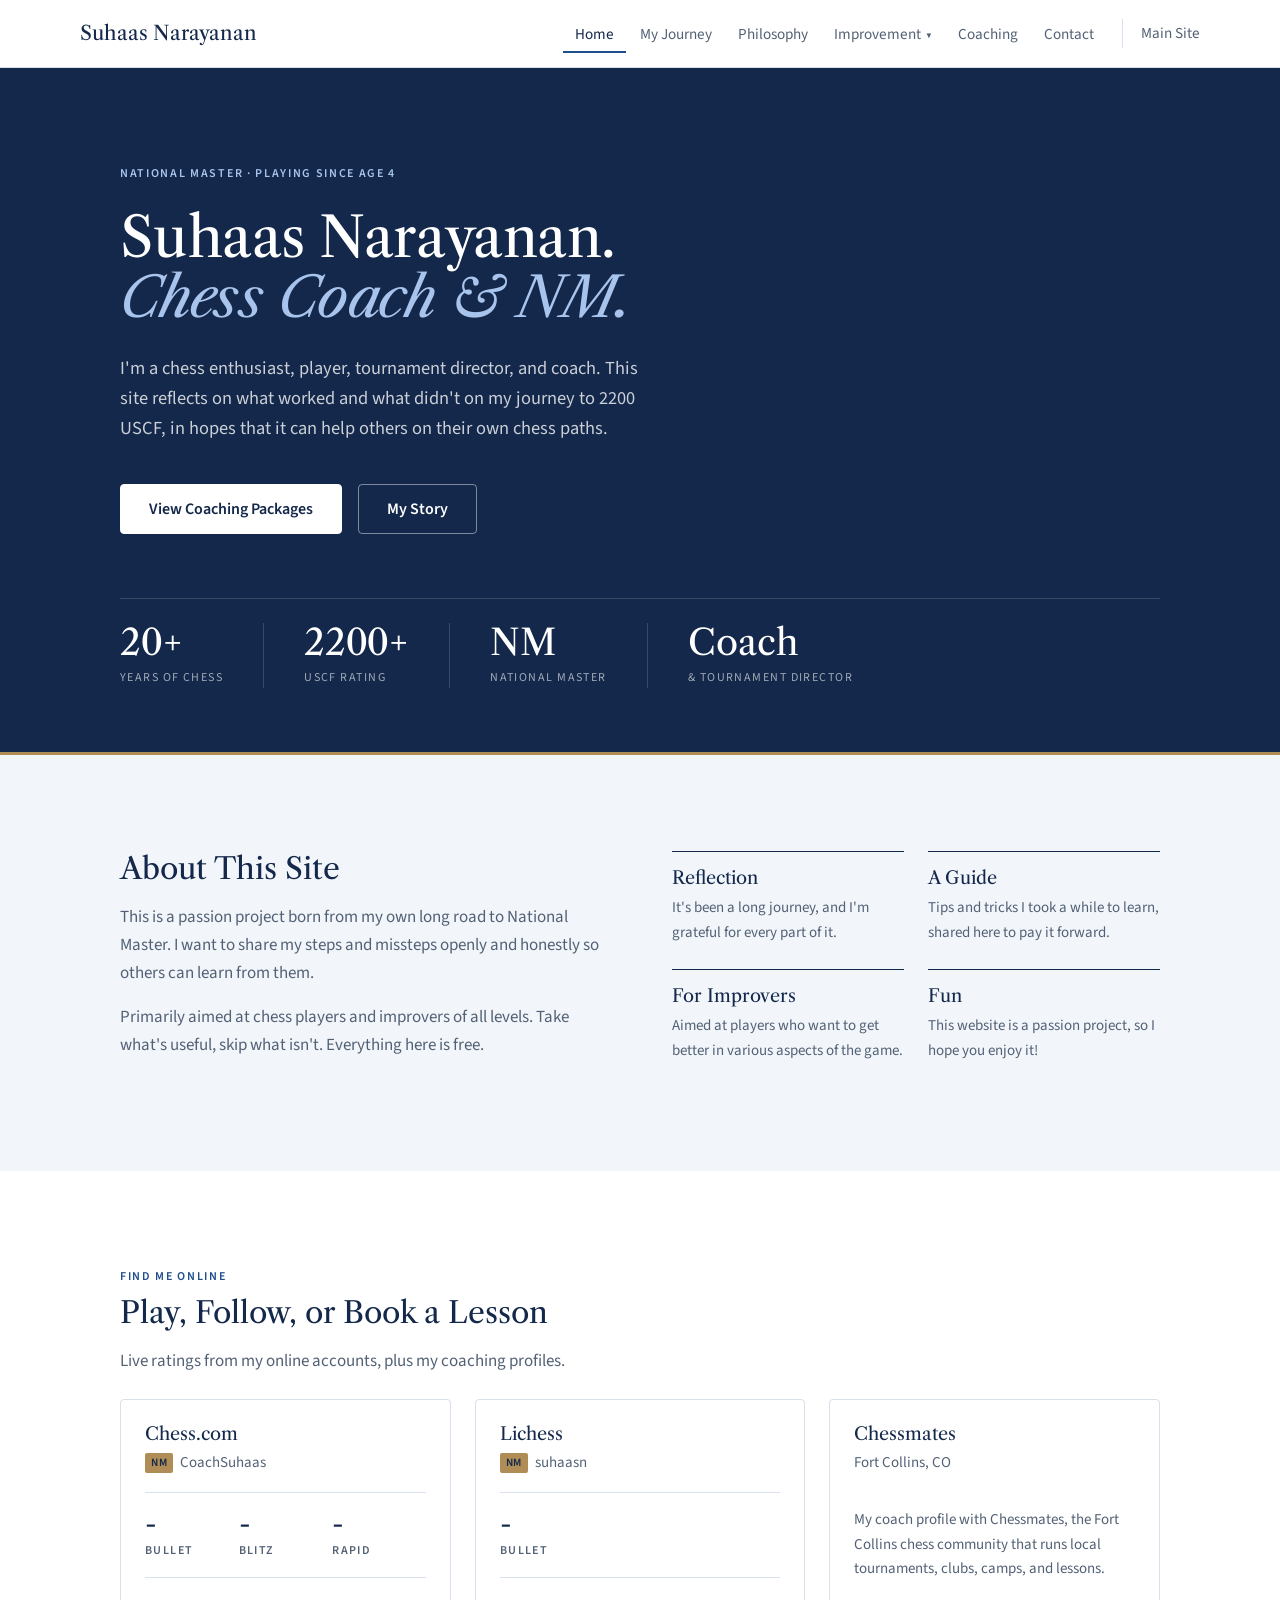
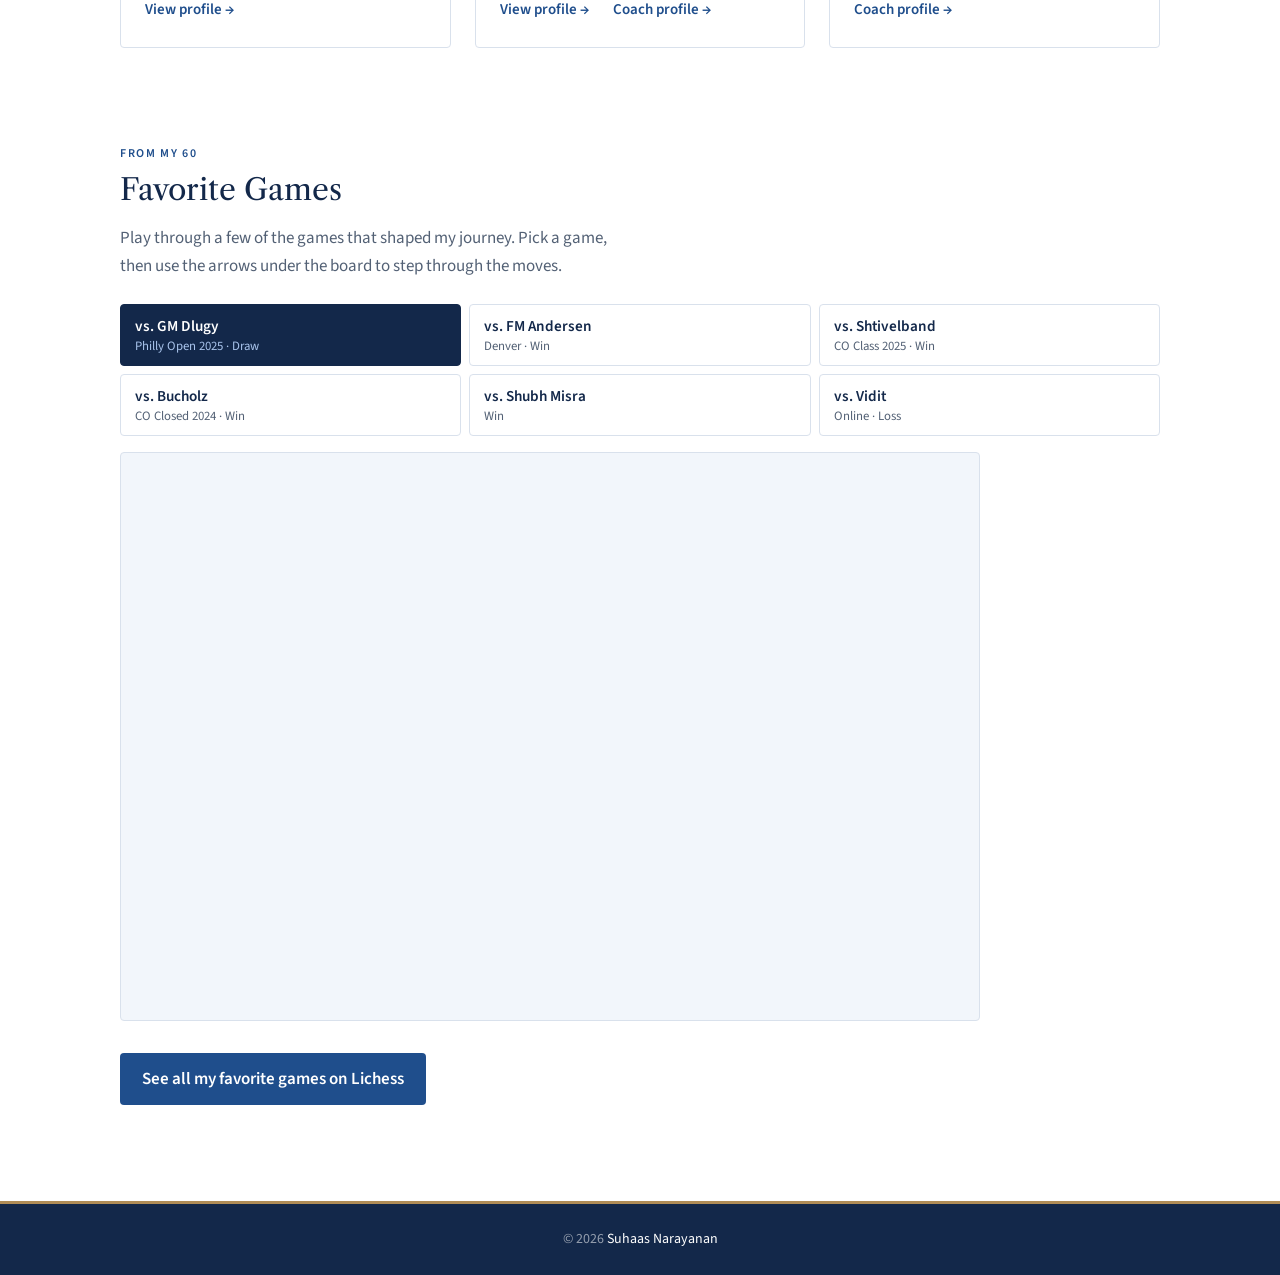
==== index.html @ a27c5f99 "Auto-update US Chess ratings daily via GitHub Actions; rating stats read from the data file Co-Autho" ====
<!DOCTYPE html>
<html lang="en">
<head>
<meta charset="UTF-8">
<meta name="viewport" content="width=device-width, initial-scale=1.0">
<title>Suhaas Narayanan · National Master, Chess Coach</title>
<meta name="description" content="Suhaas Narayanan is a USCF National Master and chess coach. Follow his journey to 2200, explore coaching packages, and read his free chess improvement guide.">
<meta property="og:title" content="Suhaas Narayanan · National Master, Chess Coach">
<meta property="og:description" content="USCF National Master and chess coach sharing his journey to 2200. Free chess improvement guide, coaching packages, and more.">
<meta property="og:type" content="website">
<meta property="og:url" content="https://suhaasnarayanan.com/chess/">
<link rel="canonical" href="https://suhaasnarayanan.com/chess/">
<link rel="icon" href="/favicon.ico" sizes="48x48">
<link rel="icon" href="/favicon-192.png" type="image/png" sizes="192x192">
<link rel="apple-touch-icon" href="/apple-touch-icon.png">
<script type="application/ld+json">
{
  "@context": "https://schema.org",
  "@type": "Person",
  "name": "Suhaas Narayanan",
  "url": "https://suhaasnarayanan.com/",
  "description": "USCF National Master, chess coach and tournament director",
  "sameAs": [
    "https://suhaasnarayanan.com/chess/",
    "https://www.chess.com/member/coachsuhaas",
    "https://lichess.org/@/suhaasn",
    "https://ratings.uschess.org/player/14290675"
  ]
}
</script>
<meta name="twitter:card" content="summary_large_image">
<meta property="og:image" content="https://suhaasnarayanan.com/og-image.png">
<meta property="og:image:width" content="1200">
<meta property="og:image:height" content="630">
<meta property="og:image:alt" content="Suhaas Narayanan, USCF National Master and coach">
<meta name="twitter:image" content="https://suhaasnarayanan.com/og-image.png">
<meta name="twitter:title" content="Suhaas Narayanan · National Master, Chess Coach">
<meta name="twitter:description" content="USCF National Master and chess coach sharing his journey to 2200. Free chess improvement guide, coaching packages, and more.">
<link rel="preconnect" href="https://fonts.googleapis.com">
<link rel="preconnect" href="https://fonts.gstatic.com" crossorigin>
<link rel="stylesheet" href="https://fonts.googleapis.com/css2?family=Libre+Caslon+Text:ital,wght@0,400;0,700;1,400&family=Source+Sans+3:ital,wght@0,400;0,600;1,400&display=swap">
<style>
  /* ═══════════════════════════════════════════════════════════
     DESIGN TOKENS: change colors, fonts and spacing here only.
     Layout: navy page headers, then full-width sections that
     alternate white / pale blue, text held to a ~65-character column.
     ═══════════════════════════════════════════════════════════ */
  :root {
    /* Color */
    --navy: #13284a;        /* page headers, footer, headings */
    --ink: #1b2636;         /* body text */
    --muted: #536175;       /* secondary text */
    --blue: #1f4e8c;        /* the one accent: links, labels, buttons */
    --blue-on-navy: #a9c4ec;/* accent text on navy */
    --band: #f2f6fb;        /* alternating section background */
    --callout: #e2eaf6;     /* callout boxes */
    --line: #d9e1ec;        /* thin dividing lines */
    --white: #ffffff;
    --brass: #b08d57;       /* shared accent with the main site (suhaasnarayanan.com) */
    --brass-light: #cfb27e; /* brass on navy */
    --brass-text: #8a6a35;  /* brass for small text on white */

    /* Type */
    --serif: 'Libre Caslon Text', Georgia, 'Times New Roman', serif;
    --sans: 'Source Sans 3', 'Segoe UI', system-ui, -apple-system, sans-serif;
    --fs-hero: 3.5rem;      /* home page name */
    --fs-page: 2.75rem;     /* page title in navy header */
    --fs-section: 1.875rem; /* section title (h3) */
    --fs-sub: 1.3rem;       /* subheading inside a section */
    --fs-card: 1.125rem;    /* card titles */
    --fs-body: 1.0625rem;   /* running text (17px) */
    --fs-small: 0.9375rem;  /* lists in cards, captions */
    --fs-label: 0.75rem;    /* small uppercase labels */

    /* Spacing */
    --s1: 8px; --s2: 16px; --s3: 24px; --s4: 40px; --s5: 64px; --s6: 96px;
    --content: 760px;       /* width of the reading column */
    --gutter: max(24px, calc((100% - var(--content)) / 2));
    --nav-h: 68px;
    --radius: 4px;
  }

  * { margin: 0; padding: 0; box-sizing: border-box; }
  body { font-family: var(--sans); font-size: var(--fs-body); background: var(--white); color: var(--ink); line-height: 1.65; -webkit-font-smoothing: antialiased; }
  h1, h2, h3, h4 { font-family: var(--serif); font-weight: 400; color: var(--navy); line-height: 1.2; text-wrap: balance; }
  a { color: var(--blue); text-underline-offset: 3px; text-decoration-thickness: 1px; }
  a:hover { color: var(--navy); }
  button { font-family: var(--sans); }
  :focus-visible { outline: 2px solid var(--blue); outline-offset: 2px; }

  /* ── NAV ── */
  nav {
    background: var(--white); height: var(--nav-h);
    padding: 0 max(24px, calc((100% - 1120px) / 2));
    display: flex; align-items: center; justify-content: space-between;
    position: sticky; top: 0; z-index: 100;
    border-bottom: 1px solid var(--line);
  }
  .nav-logo { font-family: var(--serif); color: var(--navy); font-size: 1.25rem; cursor: pointer; text-decoration: none; }
  .nav-links { display: flex; gap: 2px; align-items: center; }
  .nav-links button {
    background: none; border: none; color: var(--muted);
    font-size: 0.95rem; cursor: pointer; padding: 8px 12px; transition: color 0.2s, box-shadow 0.2s;
  }
  .nav-links button:hover { color: var(--navy); }
  .nav-links button.active { color: var(--navy); box-shadow: inset 0 -2px 0 var(--blue); }

  /* Nav dropdown */
  .nav-dropdown { position: relative; }
  .nav-dropdown-toggle .caret { font-size: 0.6rem; margin-left: 5px; display: inline-block; transition: transform 0.2s; }
  .nav-dropdown.open .caret { transform: rotate(180deg); }
  .nav-dropdown-menu {
    display: none; position: absolute; top: calc(100% + 8px); left: 0; min-width: 240px;
    background: var(--white); border: 1px solid var(--line); border-radius: var(--radius);
    box-shadow: 0 12px 32px rgba(19, 40, 74, 0.12); padding: 6px; z-index: 200;
  }
  .nav-dropdown-menu::before { content: ''; position: absolute; top: -10px; left: 0; right: 0; height: 10px; }
  .nav-dropdown.open .nav-dropdown-menu { display: block; }
  @media (hover: hover) {
    .nav-dropdown:hover .nav-dropdown-menu { display: block; }
    .nav-dropdown:hover .caret { transform: rotate(180deg); }
  }
  .nav-links .nav-dropdown-menu button { display: block; width: 100%; text-align: left; padding: 9px 12px; color: var(--ink); box-shadow: none; }
  .nav-links .nav-dropdown-menu button:hover { background: var(--band); color: var(--blue); }
  .nav-dropdown-menu .menu-divider { border: none; border-top: 1px solid var(--line); margin: 4px 0; }

  /* ── PAGES ── */
  .page { display: none; animation: fadeIn 0.15s ease-out; }
  .page.active { display: block; }
  @keyframes fadeIn { from { opacity: 0; } to { opacity: 1; } }

  /* ── HOME HERO (navy) ── */
  .hero { background: var(--navy); color: var(--white); padding: var(--s6) max(24px, calc((100% - 1040px) / 2)) var(--s5); }
  .hero-content { max-width: 1040px; }
  .hero-badge { font-size: var(--fs-label); font-weight: 600; letter-spacing: 0.14em; text-transform: uppercase; color: var(--blue-on-navy); margin-bottom: var(--s3); }
  .hero h1 { font-size: var(--fs-hero); line-height: 1.08; color: var(--white); margin-bottom: var(--s3); letter-spacing: -0.01em; }
  .hero h1 em { color: var(--blue-on-navy); }
  .hero p { font-size: 1.15rem; color: rgba(255, 255, 255, 0.78); max-width: 60ch; margin-bottom: var(--s4); }
  .hero-btns { display: flex; gap: var(--s2); flex-wrap: wrap; }
  .btn-primary, .btn-secondary { font-size: 1rem; font-weight: 600; padding: 13px 28px; border-radius: var(--radius); cursor: pointer; transition: background 0.2s, color 0.2s; }
  .btn-primary { background: var(--white); color: var(--navy); border: 1px solid var(--white); }
  .btn-primary:hover { background: var(--callout); }
  .btn-secondary { background: transparent; color: var(--white); border: 1px solid rgba(255, 255, 255, 0.45); }
  .btn-secondary:hover { border-color: var(--white); background: rgba(255, 255, 255, 0.08); }
  .hero-stats { display: grid; grid-template-columns: repeat(4, auto); justify-content: start; margin-top: var(--s5); padding-top: var(--s3); border-top: 1px solid rgba(255, 255, 255, 0.16); }
  .stat { padding-right: var(--s4); margin-right: var(--s4); border-right: 1px solid rgba(255, 255, 255, 0.16); }
  .stat:last-child { border-right: none; margin-right: 0; padding-right: 0; }
  .stat-num { font-family: var(--serif); font-size: 2.25rem; color: var(--white); line-height: 1.1; font-variant-numeric: tabular-nums; }
  .stat-label { font-size: var(--fs-label); letter-spacing: 0.12em; text-transform: uppercase; color: rgba(255, 255, 255, 0.6); margin-top: 6px; }

  /* Home "About" band */
  .home-about { background: var(--band); padding: var(--s6) max(24px, calc((100% - 1040px) / 2)); }
  .home-about-inner { display: grid; grid-template-columns: 1fr 1fr; gap: var(--s5); align-items: start; }
  .home-about h2 { font-size: var(--fs-section); margin-bottom: var(--s2); }
  .home-about p { color: var(--muted); margin-bottom: var(--s2); }
  .home-cards { display: grid; grid-template-columns: 1fr 1fr; gap: var(--s3); }
  .home-card { border-top: 1px solid var(--navy); padding-top: var(--s2); }
  .home-card h4 { font-size: var(--fs-card); margin-bottom: 6px; }
  .home-card p { font-size: var(--fs-small); margin: 0; }



  /* Home: online profiles */
  .home-profiles { padding: var(--s6) max(24px, calc((100% - 1040px) / 2)) 0; background: var(--white); }
  .home-profiles h2 { font-size: var(--fs-section); margin-bottom: var(--s2); }
  .home-profiles > p { color: var(--muted); max-width: 65ch; margin-bottom: var(--s3); }
  .profile-grid { display: grid; grid-template-columns: repeat(3, 1fr); gap: var(--s3); }
  .profile-card { border: 1px solid var(--line); border-radius: var(--radius); padding: var(--s3); display: flex; flex-direction: column; gap: var(--s2); min-width: 0; background: var(--white); }
  .profile-head h3 { font-size: var(--fs-card); margin-bottom: 2px; }
  .profile-handle { font-size: var(--fs-small); color: var(--muted); }
  .title-badge { display: inline-block; background: var(--navy); color: var(--white); font-size: 0.7rem; font-weight: 600; letter-spacing: 0.06em; padding: 1px 6px; border-radius: 2px; margin-right: 4px; vertical-align: 1px; }
  .profile-stats { display: grid; grid-template-columns: repeat(3, 1fr); border-top: 1px solid var(--line); border-bottom: 1px solid var(--line); padding: var(--s2) 0; }
  .profile-stats > div { display: flex; flex-direction: column; }
  .ps-num { font-family: var(--serif); font-size: 1.6rem; color: var(--navy); line-height: 1.1; font-variant-numeric: tabular-nums; }
  .ps-label { font-size: var(--fs-label); font-weight: 600; letter-spacing: 0.12em; text-transform: uppercase; color: var(--muted); margin-top: 4px; }
  .profile-blurb { color: var(--muted); font-size: var(--fs-small); flex: 1; }
  .profile-links { display: flex; flex-wrap: wrap; gap: var(--s1) var(--s3); margin-top: auto; }
  .profile-links a { font-weight: 600; font-size: var(--fs-small); text-decoration: none; }
  .profile-links a:hover { text-decoration: underline; }

  /* Home: favorite games (Lichess embed) */
  .home-games { padding: var(--s6) max(24px, calc((100% - 1040px) / 2)); background: var(--white); }
  .home-games h2 { font-size: var(--fs-section); margin-bottom: var(--s2); }
  .home-games > p { color: var(--muted); max-width: 65ch; margin-bottom: var(--s3); }
  .game-tabs { display: grid; grid-template-columns: repeat(3, 1fr); gap: var(--s1); margin-bottom: var(--s2); }
  .game-tab { text-align: left; background: var(--white); border: 1px solid var(--line); border-radius: var(--radius); padding: 10px 14px; cursor: pointer; color: var(--navy); transition: border-color 0.2s, background 0.2s; min-width: 0; }
  .game-tab strong { display: block; font-weight: 600; font-size: 0.95rem; }
  .game-tab span { display: block; font-size: 0.8rem; color: var(--muted); }
  .game-tab:hover { border-color: var(--blue); }
  .game-tab.active { background: var(--navy); border-color: var(--navy); color: var(--white); }
  .game-tab.active span { color: var(--blue-on-navy); }
  .game-frame { width: 100%; max-width: 860px; aspect-ratio: 600 / 397; border: 1px solid var(--line); border-radius: var(--radius); overflow: hidden; background: var(--band); margin-bottom: var(--s3); }
  .game-frame iframe { width: 100%; height: 100%; border: 0; display: block; }

  /* ── PAGE HEADER (navy) ── */
  .section-hero { background: var(--navy); color: var(--white); padding: var(--s5) var(--gutter) var(--s4); }
  .section-hero h2 { font-size: var(--fs-page); color: var(--white); letter-spacing: -0.01em; }
  .section-hero h2 span { color: var(--blue-on-navy); font-style: italic; }
  .section-hero p { color: rgba(255, 255, 255, 0.75); margin-top: var(--s1); font-size: 1.1rem; max-width: 60ch; }

  /* Section menu (sticks under the nav) */
  .sub-nav {
    background: var(--white); border-bottom: 1px solid var(--line);
    padding: 0 calc(var(--gutter) - 12px); display: flex; gap: 2px; overflow-x: auto;
    position: sticky; top: var(--nav-h); z-index: 50; scrollbar-width: none;
  }
  .sub-nav::-webkit-scrollbar { display: none; }
  .sub-nav button {
    background: none; border: none; color: var(--muted); font-size: 0.9rem; cursor: pointer;
    padding: 14px 12px; border-bottom: 2px solid transparent; white-space: nowrap; transition: color 0.2s, border-color 0.2s;
  }
  .sub-nav button:hover { color: var(--navy); }
  .sub-nav button.active { color: var(--navy); border-bottom-color: var(--blue); }

  /* ── SECTIONS: full-width bands, alternating white / pale blue ── */
  .section-content > .subsection, .section-content > .contact-grid { padding: var(--s5) var(--gutter); }
  .subsection { scroll-margin-top: calc(var(--nav-h) + 50px); }
  .section-content > .subsection:nth-of-type(even) { background: var(--band); }
  .subsection-divider { display: none; }

  .subsection-label { font-size: var(--fs-label); font-weight: 600; color: var(--blue); letter-spacing: 0.14em; text-transform: uppercase; margin-bottom: var(--s1); }
  .subsection h3 { font-size: var(--fs-section); margin-bottom: var(--s3); }
  .subsection p { color: var(--muted); margin-bottom: var(--s2); max-width: 65ch; }
  .subsection p strong, .subsection li strong { color: var(--navy); font-weight: 600; }
  .sub-h { font-size: var(--fs-sub); margin: var(--s4) 0 var(--s2); }
  .minor-h { font-family: var(--sans); font-size: var(--fs-body); font-weight: 600; color: var(--navy); margin: var(--s3) 0 var(--s1); }
  .subsection h3 + .sub-h, .subsection h3 + .minor-h { margin-top: 0; }

  /* Lists */
  .check-list { list-style: none; margin: 0 0 var(--s3); max-width: 65ch; }
  .check-list li { position: relative; padding: 10px 0 10px 22px; color: var(--muted); border-bottom: 1px solid var(--line); }
  .check-list li:last-child { border-bottom: none; }
  .check-list li::before { content: ''; position: absolute; left: 2px; top: 21px; width: 6px; height: 6px; background: var(--blue); }

  /* Tables */
  .table-wrap { overflow-x: auto; margin: 0 0 var(--s3); }
  .week-table { width: 100%; border-collapse: collapse; font-size: var(--fs-small); background: var(--white); }
  .week-table th { text-align: left; background: var(--navy); color: var(--white); padding: 10px 16px; font-weight: 600; }
  .week-table td { padding: 10px 16px; border-bottom: 1px solid var(--line); color: var(--muted); vertical-align: top; }
  .week-table td:first-child { color: var(--navy); font-weight: 600; white-space: nowrap; }
  .coming-soon { display: inline-block; border: 1px solid var(--line); color: var(--muted); background: var(--white); font-size: 0.68rem; font-weight: 600; letter-spacing: 0.1em; padding: 1px 8px; border-radius: 2px; margin-left: 8px; vertical-align: middle; }

  /* Timeline */
  .timeline { position: relative; padding-left: 28px; margin: var(--s3) 0; }
  .timeline::before { content: ''; position: absolute; left: 4px; top: 6px; bottom: 6px; width: 1px; background: var(--line); }
  .timeline-item { position: relative; margin-bottom: var(--s4); }
  .timeline-item:last-child { margin-bottom: 0; }
  .timeline-dot { position: absolute; left: -28px; top: 5px; width: 9px; height: 9px; background: var(--blue); }
  .timeline-year { font-size: var(--fs-label); font-weight: 600; color: var(--blue); letter-spacing: 0.14em; text-transform: uppercase; margin-bottom: 2px; }
  .timeline-item h4 { font-size: var(--fs-sub); margin-bottom: 6px; }
  .timeline-item p { margin-bottom: 0; }

  /* Cards: two columns by default, three with .grid-3. An odd card out spans the row. */
  .principles-grid { display: grid; grid-template-columns: repeat(2, 1fr); gap: var(--s3); margin: var(--s3) 0; }
  .principles-grid.grid-3 { grid-template-columns: repeat(3, 1fr); }
  .principles-grid:not(.grid-3) > .principle-card:last-child:nth-child(odd) { grid-column: 1 / -1; }
  .principle-card { background: var(--white); border: 1px solid var(--line); border-radius: var(--radius); padding: var(--s3); min-width: 0; }
  .principle-card h4 { font-size: var(--fs-card); margin-bottom: var(--s1); }
  .principle-card p { font-size: var(--fs-small); margin: 0; }
  .principle-card p + p { margin-top: var(--s1); }
  .principle-icon { display: none; }
  .attribution { color: var(--blue) !important; font-weight: 600; }
  .rating-note { font-size: var(--fs-small); }

  /* Callouts and quotes (solid fill) */
  .info-box { background: var(--callout); padding: var(--s3); border-radius: var(--radius); color: var(--ink); margin: var(--s3) 0; max-width: 65ch; }
  .info-box strong { color: var(--navy); }
  .info-box .check-list { margin: var(--s1) 0 0; }
  .info-box .check-list li { border-bottom-color: rgba(19, 40, 74, 0.1); color: var(--ink); }
  .quote-block { background: var(--navy); color: var(--white); padding: var(--s4); border-radius: var(--radius); font-family: var(--serif); font-size: 1.4rem; line-height: 1.5; font-style: italic; margin: var(--s3) 0; }
  .quote-block cite { display: block; color: var(--blue-on-navy); font-family: var(--sans); font-style: normal; font-size: var(--fs-label); font-weight: 600; letter-spacing: 0.14em; text-transform: uppercase; margin-top: var(--s2); }

  /* FAQ */
  .faq-item { border: 1px solid var(--line); border-radius: var(--radius); margin-bottom: 10px; overflow: hidden; background: var(--white); max-width: 65ch; }
  .faq-q { width: 100%; background: var(--white); border: none; text-align: left; padding: 16px 20px; font-size: var(--fs-body); font-weight: 600; color: var(--navy); cursor: pointer; display: flex; justify-content: space-between; align-items: center; gap: var(--s2); }
  .faq-q:hover { background: var(--band); }
  .faq-a { padding: 0 20px; max-height: 0; overflow: hidden; transition: max-height 0.3s ease, padding 0.3s; color: var(--muted); }
  .faq-a.open { max-height: 400px; padding: 0 20px 18px; }
  .faq-arrow { font-size: 0.7rem; color: var(--blue); transition: transform 0.3s; }
  .faq-arrow.open { transform: rotate(180deg); }

  /* Blog cards */
  .blog-grid { display: grid; grid-template-columns: repeat(2, 1fr); gap: var(--s3); }
  .blog-grid > :only-child { grid-column: 1 / -1; max-width: 65ch; }
  a.blog-card { display: block; text-decoration: none; color: inherit; border: 1px solid var(--line); border-radius: var(--radius); background: var(--white); transition: border-color 0.2s; }
  a.blog-card:hover { border-color: var(--blue); }
  .blog-card-header { padding: var(--s3) var(--s3) 0; }
  .blog-card-icon { display: none; }
  .blog-card-header h4 { font-size: var(--fs-card); }
  .blog-card-body { padding: var(--s1) var(--s3) var(--s3); }
  .blog-card-body p { font-size: var(--fs-small); margin-bottom: var(--s2); }
  .blog-tag { font-size: var(--fs-label); font-weight: 600; letter-spacing: 0.12em; text-transform: uppercase; color: var(--blue); }

  /* Pricing */
  .pricing-grid { display: grid; grid-template-columns: repeat(3, 1fr); gap: var(--s3); margin-bottom: var(--s3); }
  .pricing-card { border: 1px solid var(--line); border-radius: var(--radius); overflow: hidden; background: var(--white); display: flex; flex-direction: column; min-width: 0; }
  .pricing-card.featured { border-color: var(--blue); box-shadow: 0 0 0 1px var(--blue); }
  .pricing-header { background: var(--navy); color: var(--white); padding: var(--s3); }
  .pricing-card.featured .pricing-header { background: var(--blue); }
  .subsection .pricing-header h3 { font-family: var(--sans); font-size: var(--fs-label); font-weight: 600; letter-spacing: 0.14em; text-transform: uppercase; color: var(--blue-on-navy); margin: 0; }
  .pricing-card.featured .pricing-header h3 { color: var(--white); }
  .pricing-price { font-family: var(--serif); font-size: 2.4rem; margin: var(--s1) 0 0; line-height: 1.1; }
  .pricing-per { font-size: var(--fs-small); opacity: 0.75; }
  .pricing-features { padding: var(--s2) var(--s3); list-style: none; flex: 1; }
  .pricing-features li { padding: 8px 0 8px 18px; position: relative; border-bottom: 1px solid var(--line); font-size: var(--fs-small); color: var(--muted); }
  .pricing-features li:last-child { border-bottom: none; }
  .pricing-features li::before { content: ''; position: absolute; left: 0; top: 17px; width: 6px; height: 6px; background: var(--blue); }
  .pricing-cta { padding: 0 var(--s3) var(--s3); }
  .pricing-cta button { width: 100%; padding: 12px; background: var(--navy); color: var(--white); border: none; font-size: 1rem; font-weight: 600; cursor: pointer; border-radius: var(--radius); transition: background 0.2s; }
  .pricing-card.featured .pricing-cta button { background: var(--blue); }
  .pricing-cta button:hover { background: var(--ink); }

  /* Contact */
  .contact-grid { display: grid; grid-template-columns: 1fr 1.5fr; gap: var(--s5); align-items: start; }
  .contact-info h3 { font-size: var(--fs-section); margin-bottom: var(--s3); }
  .contact-detail { position: relative; padding: 0 0 var(--s2) 22px; color: var(--muted); }
  .contact-detail::before { content: ''; position: absolute; left: 2px; top: 11px; width: 6px; height: 6px; background: var(--blue); }
  .contact-detail > span:first-child { display: none; }
  .form-group { margin-bottom: 18px; }
  .form-group label { display: block; font-size: 0.875rem; font-weight: 600; margin-bottom: 6px; color: var(--navy); }
  .form-group input, .form-group select, .form-group textarea { width: 100%; padding: 11px 13px; border: 1px solid var(--line); border-radius: var(--radius); font-family: var(--sans); font-size: 1rem; color: var(--ink); background: var(--white); transition: border-color 0.2s, box-shadow 0.2s; outline: none; }
  .form-group input:focus, .form-group select:focus, .form-group textarea:focus { border-color: var(--blue); box-shadow: 0 0 0 3px rgba(31, 78, 140, 0.12); }
  .form-group textarea { height: 120px; resize: vertical; }
  .form-row { display: grid; grid-template-columns: 1fr 1fr; gap: var(--s2); }
  .submit-btn { background: var(--navy); color: var(--white); border: none; padding: 14px 36px; font-size: 1rem; font-weight: 600; cursor: pointer; border-radius: var(--radius); transition: background 0.2s; width: 100%; }
  .submit-btn:hover { background: var(--blue); }
  .success-msg, .error-msg { display: none; padding: 14px; border-radius: var(--radius); margin-top: 14px; text-align: center; font-size: var(--fs-small); }
  .success-msg { background: #e7f4ea; border: 1px solid #9ccfa8; color: #24603a; }
  .error-msg { background: #fbe9e9; border: 1px solid #eba9a9; color: #9b2c2c; }

  /* Lichess link button */
  .game-link { display: inline-block; background: var(--blue); color: var(--white); padding: 12px 22px; border-radius: var(--radius); text-decoration: none; font-weight: 600; transition: background 0.2s; margin-top: var(--s1); }
  .game-link:hover { background: var(--navy); color: var(--white); }

  /* Footer */
  footer { background: var(--navy); color: rgba(255, 255, 255, 0.55); text-align: center; padding: var(--s3); font-size: 0.875rem; }
  footer span, footer a { color: var(--white); }
  footer a { text-decoration: none; }
  footer a:hover { color: var(--white); text-decoration: underline; }
  .nav-main { margin-left: 14px; padding: 2px 0 2px 18px; border-left: 1px solid var(--line); color: var(--muted); font-size: 0.95rem; text-decoration: none; transition: color 0.2s; white-space: nowrap; }
  .nav-main:hover { color: var(--navy); }

  /* Skip link */
  .skip-link { position: absolute; top: -48px; left: 16px; background: var(--blue); color: var(--white); padding: 8px 16px; border-radius: 0 0 var(--radius) var(--radius); font-size: 0.9rem; z-index: 999; transition: top 0.2s; text-decoration: none; }
  .skip-link:focus { top: 0; }

  /* ── TABLET ── */
  @media (max-width: 900px) {
    .principles-grid.grid-3, .pricing-grid { grid-template-columns: repeat(2, 1fr); }
    .profile-grid { grid-template-columns: repeat(2, 1fr); }
    .profile-grid > .profile-card:last-child:nth-child(odd) { grid-column: 1 / -1; }
    .principles-grid.grid-3 > .principle-card:last-child:nth-child(odd) { grid-column: 1 / -1; }
    .pricing-grid > .pricing-card:last-child:nth-child(odd) { grid-column: 1 / -1; }
  }

  /* ── PHONE ── */
  @media (max-width: 640px) {
    :root { --fs-hero: 2.4rem; --fs-page: 2rem; --fs-section: 1.6rem; --fs-sub: 1.2rem; --s5: 48px; --s6: 64px; --gutter: 20px; }
    nav { position: static; height: auto; padding: 12px 16px; flex-direction: column; gap: 6px; }
    .nav-links { flex-wrap: wrap; justify-content: center; }
    .nav-links button { font-size: 0.85rem; padding: 6px 8px; }
    .nav-main { margin-left: 0; padding: 6px 8px; border-left: none; font-size: 0.85rem; }
    .nav-dropdown-menu { left: 50%; transform: translateX(-50%); }
    .sub-nav { top: 0; padding: 0 8px; }
    .subsection { scroll-margin-top: 56px; }
    .hero, .home-about { padding-left: 20px; padding-right: 20px; }
    .hero-stats { grid-template-columns: repeat(2, auto); row-gap: var(--s3); }
    .stat:nth-child(2) { border-right: none; margin-right: 0; }
    .home-about-inner, .home-cards, .contact-grid, .form-row,
    .principles-grid, .principles-grid.grid-3, .pricing-grid, .blog-grid { grid-template-columns: 1fr; }
    .quote-block { padding: var(--s3); font-size: 1.2rem; }
    .home-games { padding-left: 20px; padding-right: 20px; }
    .home-profiles { padding-left: 20px; padding-right: 20px; }
    .profile-grid { grid-template-columns: 1fr; }
    .game-tabs { grid-template-columns: repeat(2, 1fr); }
    .game-frame { aspect-ratio: 3 / 4; }
  }

  @media (prefers-reduced-motion: reduce) {
    .page { animation: none; }
  }

  /* ── RATING CHART (My Journey) ── */
  .rating-chart { --rc-reg: #2563b8; --rc-quick: #d9622c; --rc-blitz: #199e70; position: relative; margin: var(--s2) 0 var(--s3); }
  .rc-stats { display: grid; grid-template-columns: repeat(4, 1fr); gap: var(--s2); margin: var(--s3) 0 var(--s2); }
  .rc-stat { border-top: 1px solid var(--line); padding-top: 10px; }
  .rc-stat-n { display: block; font-family: var(--serif); font-size: 1.6rem; color: var(--navy); line-height: 1.2; }
  .rc-stat-l { display: block; font-size: var(--fs-small); color: var(--muted); }
  .rc-chips { display: flex; gap: 8px; flex-wrap: wrap; margin-bottom: 10px; }
  .rc-chip { display: inline-flex; align-items: center; gap: 8px; font-size: var(--fs-small); color: var(--muted); background: var(--white); border: 1px solid var(--line); border-radius: 999px; padding: 6px 14px; cursor: pointer; }
  .rc-chip[aria-pressed="true"] { color: var(--ink); border-color: var(--navy); }
  .rc-chip[aria-pressed="false"] .rc-sw { opacity: 0.35; }
  .rc-sw { display: inline-block; width: 14px; height: 3px; border-radius: 2px; }
  .rc-sw.rc-reg { background: var(--rc-reg); } .rc-sw.rc-quick { background: var(--rc-quick); } .rc-sw.rc-blitz { background: var(--rc-blitz); }
  .rc-plot { width: 100%; min-height: 300px; touch-action: pan-y; }
  .rc-plot svg { display: block; overflow: visible; }
  .rc-plot svg:focus { outline: none; }
  .rc-plot svg:focus-visible { outline: 2px solid var(--blue); outline-offset: 4px; }
  .rc-grid { stroke: var(--line); stroke-width: 1; }
  .rc-baseline { stroke: #b9c4d3; stroke-width: 1; }
  .rc-tick { stroke: #b9c4d3; }
  .rc-break { stroke: var(--muted); stroke-width: 1.5; }
  .rc-axis { font-family: var(--sans); font-size: 12px; fill: var(--muted); }
  .rc-nm { stroke: var(--navy); stroke-width: 1; stroke-dasharray: 4 4; }
  .rc-nm-label { font-family: var(--sans); font-size: 12px; font-weight: 600; fill: var(--navy); }
  .rc-gap { fill: var(--band); }
  .rc-gap-label { font-family: var(--sans); font-size: 12px; fill: var(--muted); font-style: italic; }
  .rc-line { fill: none; stroke-width: 2; stroke-linejoin: round; stroke-linecap: round; }
  .rc-line.rc-reg { stroke: var(--rc-reg); } .rc-line.rc-quick { stroke: var(--rc-quick); } .rc-line.rc-blitz { stroke: var(--rc-blitz); }
  .rc-dot { stroke: var(--white); stroke-width: 1; }
  .rc-dot.rc-quick, .rc-hot.rc-quick { fill: var(--rc-quick); } .rc-dot.rc-blitz, .rc-hot.rc-blitz { fill: var(--rc-blitz); } .rc-hot.rc-reg { fill: var(--rc-reg); }
  .rc-hot { stroke: var(--white); stroke-width: 2; pointer-events: none; }
  .rc-ms-dot { fill: var(--navy); stroke: var(--white); stroke-width: 2; }
  .rc-ms-num { font-family: var(--sans); font-size: 10px; font-weight: 600; fill: var(--white); pointer-events: none; }
  .rc-cross { stroke: var(--muted); stroke-width: 1; stroke-dasharray: 2 3; pointer-events: none; }
  .rc-tip { position: absolute; z-index: 5; pointer-events: none; background: var(--white); border: 1px solid var(--line); border-radius: var(--radius); box-shadow: 0 4px 16px rgba(19,40,74,0.12); padding: 10px 12px; font-size: 0.875rem; color: var(--ink); min-width: 190px; max-width: 260px; line-height: 1.45; }
  .rc-plot + .rc-tip { top: 0; left: 0; }
  .rc-tip-date { font-size: var(--fs-label); font-weight: 600; letter-spacing: 0.08em; text-transform: uppercase; color: var(--muted); }
  .rc-tip-event { font-weight: 600; color: var(--navy); margin: 2px 0 6px; }
  .rc-tip-event span { font-weight: 400; color: var(--muted); }
  .rc-tip-row { display: flex; align-items: center; gap: 8px; }
  .rc-tip-row b { margin-left: auto; font-weight: 600; font-variant-numeric: tabular-nums; }
  .rc-tip-d { color: var(--muted); font-variant-numeric: tabular-nums; min-width: 36px; text-align: right; }
  .rc-tip-ms { margin-top: 6px; padding-top: 6px; border-top: 1px solid var(--line); color: var(--navy); font-weight: 600; }
  .rc-moments { list-style: none; margin: 0 0 var(--s3); display: grid; grid-template-columns: 1fr 1fr; gap: 0 var(--s3); }
  .rc-moments li { border-bottom: 1px solid var(--line); }
  .rc-moments button { display: flex; gap: 12px; align-items: flex-start; width: 100%; text-align: left; background: none; border: 0; padding: 10px 0; cursor: pointer; color: var(--muted); font-size: var(--fs-small); line-height: 1.45; }
  .rc-moments button:hover strong { color: var(--blue); }
  .rc-moments strong { color: var(--navy); font-weight: 600; }
  .rc-num { flex: none; width: 22px; height: 22px; border-radius: 50%; background: var(--navy); color: var(--white); font-size: 11px; font-weight: 600; display: inline-flex; align-items: center; justify-content: center; margin-top: 1px; }
  .rc-m-meta { display: block; }
  .rc-table { margin: 0 0 var(--s2); }
  .rc-table summary { cursor: pointer; color: var(--blue); font-size: var(--fs-small); padding: 6px 0; }
  .rc-table-scroll { max-height: 420px; overflow: auto; border: 1px solid var(--line); border-radius: var(--radius); margin-top: 8px; background: var(--white); }
  .rc-table table { width: 100%; border-collapse: collapse; font-size: 0.875rem; }
  .rc-table th { position: sticky; top: 0; background: var(--band); color: var(--navy); font-weight: 600; text-align: left; padding: 8px 10px; border-bottom: 1px solid var(--line); }
  .rc-table td { padding: 6px 10px; border-bottom: 1px solid var(--line); color: var(--ink); vertical-align: top; font-variant-numeric: tabular-nums; }
  .rc-table th:nth-child(n+4), .rc-table td:nth-child(n+4) { text-align: right; white-space: nowrap; }
  .rc-td-d { display: block; font-size: 0.75rem; color: var(--muted); }
  .rc-na { color: #a3adbb; }
  .rc-nowrap { white-space: nowrap; }
  .subsection .rc-source { font-size: var(--fs-small); margin-top: var(--s1); }
  .rc-error { padding: var(--s3) 0; }
  @media (max-width: 640px) {
    .rc-stats { grid-template-columns: 1fr 1fr; }
    .rc-moments { grid-template-columns: 1fr; }
    .rc-tip { min-width: 170px; }
  }

  /* ── VISUALS (photos, diagrams, charts, frameworks) ── */
  /* Photos */
  .photo-pair { display: grid; grid-template-columns: 1fr 1fr; gap: 12px; margin: var(--s3) 0; }
  .photo-pair img { width: 100%; height: auto; aspect-ratio: 4 / 5; object-fit: cover; border-radius: var(--radius); display: block; background: var(--band); }
  .photo-wide { margin: var(--s3) 0; }
  .photo-wide img { width: 100%; height: auto; aspect-ratio: 3 / 2; object-fit: cover; object-position: 62% 30%; border-radius: var(--radius); display: block; background: var(--band); }

  /* Board diagrams */
  .pos { margin: var(--s2) 0 0; max-width: 320px; }
  .pos img { width: 100%; height: auto; display: block; border: 1px solid var(--line); border-radius: 2px; }
  .pos figcaption { font-size: 0.875rem; color: var(--muted); line-height: 1.5; margin-top: 8px; }
  .pos figcaption strong { color: var(--navy); font-weight: 600; }
  .pos figcaption a { white-space: nowrap; }

  /* Road to 2200 */
  .road-chart { --rc-reg: #2563b8; position: relative; margin: var(--s3) 0 var(--s4); padding: var(--s3); border: 1px solid var(--line); border-radius: var(--radius); background: var(--white); }
  .rd-head { display: flex; flex-wrap: wrap; align-items: baseline; gap: 4px 12px; margin-bottom: 6px; }
  .rd-title { font-family: var(--serif); font-size: var(--fs-card); color: var(--navy); }
  .rd-sub { font-size: var(--fs-small); color: var(--muted); }
  .rd-plot { width: 100%; min-height: 260px; touch-action: pan-y; }
  .rd-plot svg { display: block; overflow: visible; }
  .rd-grid { stroke: var(--line); }
  .rd-axis { font-family: var(--sans); font-size: 12px; fill: var(--muted); }
  .rd-tick, .rd-baseline { stroke: #b9c4d3; }
  .rd-nm { stroke: var(--navy); stroke-dasharray: 4 4; }
  .rd-nm-label { font-family: var(--sans); font-size: 12px; font-weight: 600; fill: var(--navy); }
  .rd-line { fill: none; stroke: #2563b8; stroke-width: 2.5; stroke-linejoin: round; stroke-linecap: round; }
  .rd-beat { fill: var(--navy); stroke: var(--white); stroke-width: 2; }
  .rd-beat-num { font-family: var(--sans); font-size: 9.5px; font-weight: 600; fill: var(--white); pointer-events: none; }
  .rd-leader { stroke: var(--navy); stroke-width: 1; }
  .rd-beat-label { font-family: var(--sans); font-size: 12.5px; font-weight: 600; fill: var(--navy); paint-order: stroke; stroke: var(--white); stroke-width: 4px; stroke-linejoin: round; }
  .rd-cross { stroke: var(--muted); stroke-dasharray: 2 3; pointer-events: none; }
  .rd-hot { fill: #2563b8; stroke: var(--white); stroke-width: 2; pointer-events: none; }
  .rd-key { list-style: none; margin: var(--s2) 0 0; display: grid; grid-template-columns: 1fr 1fr; gap: 6px 14px; font-size: 0.8125rem; color: var(--muted); }
  .rd-key li { display: flex; gap: 8px; align-items: flex-start; }
  .road-chart .rc-tip { top: 0; left: 0; }
  .rd-key[hidden] { display: none; }

  /* Training balance (Chapter 4) */
  .balance { margin: var(--s3) 0 0; border-top: 1px solid var(--line); }
  .bal-legend { display: flex; flex-wrap: wrap; gap: 6px 20px; align-items: center; font-size: var(--fs-small); color: var(--muted); padding: 14px 0; border-bottom: 1px solid var(--line); }
  .bal-legend span { display: inline-flex; align-items: center; gap: 8px; }
  .bal-note { margin-left: auto; font-style: italic; font-size: 0.8125rem; }
  .bal-sw { display: inline-block; width: 14px; height: 8px; border-radius: 2px; }
  .bal-time { background: #b6c2d2; }
  .bal-pay { background: #2563b8; }
  .bal-row { display: grid; grid-template-columns: 200px 1fr; gap: 6px 24px; padding: 16px 0; border-bottom: 1px solid var(--line); align-items: center; }
  .bal-label h4 { font-family: var(--sans); font-size: var(--fs-body); font-weight: 600; color: var(--navy); margin: 0; }
  .bal-tag { font-size: var(--fs-label); font-weight: 600; letter-spacing: 0.12em; text-transform: uppercase; color: var(--blue); }
  .bal-bars { display: grid; gap: 5px; }
  .bal-track { height: 10px; background: var(--band); border-radius: 2px; overflow: hidden; }
  .bal-bar { height: 100%; border-radius: 2px; }
  .w1 { width: 10%; } .w2 { width: 20%; } .w3 { width: 30%; } .w4 { width: 40%; } .w5 { width: 50%; }
  .w6 { width: 60%; } .w7 { width: 70%; } .w8 { width: 80%; } .w9 { width: 90%; } .w10 { width: 100%; }
  .bal-row p { grid-column: 2; margin: 2px 0 0; font-size: var(--fs-small); }

  /* Player profile spectrums */
  .profile-wrap { display: grid; grid-template-columns: 1fr 300px; gap: var(--s4); align-items: start; margin-top: var(--s3); }
  .profile-card { border: 1px solid var(--line); border-radius: var(--radius); padding: var(--s3); background: var(--white); }
  .profile-title { font-size: var(--fs-label); font-weight: 600; letter-spacing: 0.14em; text-transform: uppercase; color: var(--blue); margin-bottom: var(--s2); }
  .spec { margin-bottom: 18px; }
  .spec-ends { display: flex; justify-content: space-between; font-size: 0.8125rem; color: var(--muted); margin-bottom: 6px; }
  .spec-track { position: relative; height: 4px; background: var(--line); border-radius: 2px; }
  .spec-dot { position: absolute; top: 50%; width: 14px; height: 14px; margin: -7px 0 0 -7px; border-radius: 50%; background: var(--navy); box-shadow: 0 0 0 3px var(--white); }
  .spec-range { position: absolute; top: -3px; height: 10px; border-radius: 5px; background: var(--navy); opacity: 0.85; }
  .p15 { left: 15%; } .p80 { left: 80%; }
  .r35-65 { left: 35%; width: 30%; } .r25-85 { left: 25%; width: 60%; }
  .spec-note { font-size: 0.75rem; color: var(--muted); text-align: center; margin-top: 6px; font-style: italic; }
  .profile-card p { margin: var(--s2) 0 0; font-size: var(--fs-small); }
  .pos-side { margin: 0; }

  /* Daily routine */
  .routine { border: 1px solid var(--line); border-radius: var(--radius); padding: var(--s3); margin: var(--s3) 0; background: var(--white); }
  .routine-title { font-size: var(--fs-label); font-weight: 600; letter-spacing: 0.14em; text-transform: uppercase; color: var(--blue); margin-bottom: var(--s2); }
  .routine-steps { list-style: none; display: grid; grid-template-columns: repeat(3, 1fr); gap: var(--s3); margin: 0; position: relative; }
  .routine-steps li { position: relative; display: flex; flex-direction: column; gap: 2px; font-size: var(--fs-small); color: var(--muted); }
  .routine-steps li:not(:last-child)::after { content: ''; position: absolute; top: 14px; left: 40px; right: -12px; height: 1px; background: var(--line); }
  .routine-steps strong { color: var(--navy); font-weight: 600; font-size: var(--fs-body); margin-top: 8px; }
  .rt-n { width: 28px; height: 28px; border-radius: 50%; background: var(--navy); color: var(--white); font-size: 0.8125rem; font-weight: 600; display: inline-flex; align-items: center; justify-content: center; }
  .routine-foot { margin-top: var(--s2); padding-top: 12px; border-top: 1px solid var(--line); font-size: var(--fs-small); color: var(--navy); font-weight: 600; }

  /* Game review flow */
  .flow { list-style: none; display: grid; grid-template-columns: repeat(3, 1fr); gap: 0; margin: var(--s3) 0 var(--s4); border: 1px solid var(--line); border-radius: var(--radius); background: var(--white); }
  .flow-step { padding: var(--s3); position: relative; }
  .flow-step + .flow-step { border-left: 1px solid var(--line); }
  .flow-step + .flow-step::before { content: ''; position: absolute; left: -7px; top: 34px; width: 12px; height: 12px; background: var(--white); border-top: 1px solid var(--line); border-right: 1px solid var(--line); transform: rotate(45deg); }
  .flow-n { width: 32px; height: 32px; border-radius: 50%; background: var(--navy); color: var(--white); font-weight: 600; display: inline-flex; align-items: center; justify-content: center; margin-bottom: 12px; }
  .flow-step h4 { font-family: var(--sans); font-size: var(--fs-body); font-weight: 600; color: var(--navy); margin: 0 0 8px; }
  .subsection .flow-step p { font-size: var(--fs-small); margin-bottom: 10px; }

  /* Opening map */
  .opening-map { margin: var(--s3) 0 var(--s2); }
  .om-frame { position: relative; padding: 28px 18px 28px 18px; border: 1px solid var(--line); border-radius: var(--radius); background: linear-gradient(to top right, var(--white) 0%, var(--white) 55%, var(--band) 100%); }
  .om-area { position: relative; height: 360px; margin: 0 4px; border-left: 1px solid #b9c4d3; border-bottom: 1px solid #b9c4d3; }
  .om-axis { position: absolute; font-size: var(--fs-label); font-weight: 600; letter-spacing: 0.12em; text-transform: uppercase; color: var(--muted); }
  .om-y-top { top: 8px; left: 22px; } .om-y-bot { bottom: 34px; left: 28px; }
  .om-x-left { bottom: 8px; left: 22px; } .om-x-right { bottom: 8px; right: 18px; }
  .om-pt { position: absolute; display: flex; align-items: center; gap: 7px; transform: translate(-6px, 50%); white-space: nowrap; font-size: 0.875rem; color: var(--ink); }
  .om-pt.om-left { flex-direction: row-reverse; transform: translate(calc(-100% + 6px), 50%); }
  .om-dot { width: 12px; height: 12px; border-radius: 50%; border: 2px solid var(--blue); background: var(--white); flex: none; }
  .om-mine .om-dot, .om-dot-mine { background: var(--navy); border-color: var(--navy); }
  .om-mine .om-name { font-weight: 600; color: var(--navy); }
  .opening-map figcaption { font-size: 0.8125rem; color: var(--muted); margin-top: 8px; display: flex; flex-wrap: wrap; gap: 6px 16px; align-items: center; }
  .om-key { display: inline-flex; align-items: center; gap: 6px; color: var(--navy); font-weight: 600; }
  .om-key .om-dot { display: inline-block; }
  .om-vocab { margin: var(--s2) 0 var(--s3); }
  .om-vocab summary { cursor: pointer; color: var(--blue); font-size: var(--fs-small); padding: 6px 0; }
  .om-vocab .table-wrap { margin-top: 8px; }

  /* Prep 2x2 */
  .matrix { display: grid; grid-template-columns: 28px 1fr; grid-template-rows: 1fr auto; gap: 8px; margin: var(--s3) 0; }
  .mx-ylab { display: flex; flex-direction: column; justify-content: space-around; align-items: center; }
  .mx-ylab span, .mx-xlab span { font-size: var(--fs-label); font-weight: 600; letter-spacing: 0.12em; text-transform: uppercase; color: var(--muted); }
  .mx-ylab span { writing-mode: vertical-rl; transform: rotate(180deg); }
  .mx-grid { display: grid; grid-template-columns: 1fr 1fr; gap: 2px; background: var(--line); border: 1px solid var(--line); border-radius: var(--radius); overflow: hidden; }
  .mx-cell { padding: var(--s3); background: var(--white); }
  .mx-cell h4 { font-family: var(--sans); font-size: var(--fs-body); font-weight: 600; color: var(--navy); margin: 0 0 6px; }
  .subsection .mx-cell p { font-size: var(--fs-small); margin: 0; }
  .mx-am, .mx-so { background: var(--callout); }
  .mx-ao { background: var(--navy); }
  .mx-ao h4 { color: var(--white); }
  .subsection .mx-ao p { color: rgba(255, 255, 255, 0.8); }
  .mx-sm { background: var(--white); }
  .mx-xlab { grid-column: 2; display: flex; justify-content: space-around; }

  @media (max-width: 900px) {
    .profile-wrap { grid-template-columns: 1fr; }
    .pos-side { max-width: 320px; }
  }
  @media (max-width: 640px) {
    .photo-pair { gap: 8px; }
    .road-chart { padding: var(--s2); }
    .bal-row { grid-template-columns: 1fr; }
    .bal-row p { grid-column: 1; }
    .bal-note { margin-left: 0; }
    .routine-steps { grid-template-columns: 1fr; gap: var(--s2); }
    .routine-steps li { padding-left: 40px; }
    .routine-steps li .rt-n { position: absolute; left: 0; top: 0; }
    .routine-steps strong { margin-top: 3px; }
    .routine-steps li:not(:last-child)::after { display: none; }
    .flow { grid-template-columns: 1fr; }
    .flow-step + .flow-step { border-left: none; border-top: 1px solid var(--line); }
    .flow-step + .flow-step::before { left: 34px; top: -7px; transform: rotate(-45deg); }
    .om-area { height: 420px; }
    .om-pt { font-size: 0.75rem; }
    .mx-cell { padding: var(--s2); }
  }

  /* Brass details: the accent shared with the main site */
  .hero, .section-hero { border-bottom: 3px solid var(--brass); }
  .quote-block { border-left: 4px solid var(--brass); }
  .quote-block cite { color: var(--brass-light); }
  .title-badge { background: var(--brass); color: var(--navy); }
  .rc-num { background: var(--brass-text); }
  .rc-ms-dot { fill: var(--brass-text); }
  .nav-main:hover { color: var(--brass-text); }
  footer { border-top: 3px solid var(--brass); }
  ::selection { background: #eadcbf; }
</style>
</head>
<body>
<a class="skip-link" href="#main-content">Skip to content</a>

<nav>
  <a class="nav-logo" href="#home" onclick="showPage('home'); return false;">Suhaas Narayanan</a>
  <div class="nav-links">
    <button onclick="showPage('home')" class="active" id="nav-home">Home</button>
    <button onclick="showPage('journey')" id="nav-journey">My Journey</button>
    <button onclick="showPage('philosophy')" id="nav-philosophy">Philosophy</button>

    <!-- ══ DROPDOWN: Improvement ══
         To add a menu item: copy one of the <button> lines below and
         change the last word in goToSub(...) to match a subsection id. -->
    <div class="nav-dropdown" id="dd-improvement">
      <button class="nav-dropdown-toggle" id="nav-improvement" aria-haspopup="true" aria-expanded="false" onclick="toggleDropdown(event)">Improvement<span class="caret">▼</span></button>
      <div class="nav-dropdown-menu" role="menu">
        <button role="menuitem" onclick="goToSub('improvement','start')">Start Here</button>
        <button role="menuitem" onclick="goToSub('improvement','areas')">Training Areas</button>
        <hr class="menu-divider">
        <button role="menuitem" onclick="goToSub('improvement','level')">What to Do at Your Level</button>
        <button role="menuitem" onclick="goToSub('improvement','review')">Game Review</button>
        <button role="menuitem" onclick="goToSub('improvement','openings')">Opening Study</button>
        <button role="menuitem" onclick="goToSub('improvement','prep')">Prep Work</button>
        <button role="menuitem" onclick="goToSub('improvement','communities')">Communities</button>
        <hr class="menu-divider">
        <button role="menuitem" onclick="goToSub('improvement','resources')">Resources</button>
        <button role="menuitem" onclick="goToSub('improvement','upcoming')">Coming Soon</button>
      </div>
    </div>

    <button onclick="showPage('coaching')" id="nav-coaching">Coaching</button>
    <button onclick="showPage('contact')" id="nav-contact">Contact</button>
    <a class="nav-main" href="/" title="Back to suhaasnarayanan.com">Main Site</a>
  </div>
</nav>

<!-- ══ HOME ══ -->
<div id="main-content">
<div class="page active" id="page-home">
  <div class="hero">
    <div class="hero-content">
      <div class="hero-badge">National Master · Playing Since Age 4</div>
      <h1>Suhaas Narayanan.<br><em>Chess Coach & NM.</em></h1>
      <p>I'm a chess enthusiast, player, tournament director, and coach. This site reflects on what worked and what didn't on my journey to 2200 USCF, in hopes that it can help others on their own chess paths.</p>
      <div class="hero-btns">
        <button class="btn-primary" onclick="showPage('coaching')">View Coaching Packages</button>
        <button class="btn-secondary" onclick="showPage('journey')">My Story</button>
      </div>
      <div class="hero-stats">
        <div class="stat"><div class="stat-num">20+</div><div class="stat-label">Years of Chess</div></div>
        <div class="stat"><div class="stat-num">2200+</div><div class="stat-label">USCF Rating</div></div>
        <div class="stat"><div class="stat-num">NM</div><div class="stat-label">National Master</div></div>
        <div class="stat"><div class="stat-num">Coach</div><div class="stat-label">&amp; Tournament Director</div></div>
      </div>
    </div>
  </div>

  <div class="home-about">
    <div class="home-about-inner">
      <div>
        <h2>About This Site</h2>
        <p>This is a passion project born from my own long road to National Master. I want to share my steps and missteps openly and honestly so others can learn from them.</p>
        <p>Primarily aimed at chess players and improvers of all levels. Take what's useful, skip what isn't. Everything here is free.</p>
      </div>
      <div class="home-cards">
        <div class="home-card"><h4>Reflection</h4><p>It's been a long journey, and I'm grateful for every part of it.</p></div>
        <div class="home-card"><h4>A Guide</h4><p>Tips and tricks I took a while to learn, shared here to pay it forward.</p></div>
        <div class="home-card"><h4>For Improvers</h4><p>Aimed at players who want to get better in various aspects of the game.</p></div>
        <div class="home-card"><h4>Fun</h4><p>This website is a passion project, so I hope you enjoy it!</p></div>
      </div>
    </div>
  </div>

  <!-- Online profiles with live ratings (pulled from the public Chess.com and Lichess APIs) -->
  <div class="home-profiles">
    <div class="subsection-label">Find Me Online</div>
    <h2>Play, Follow, or Book a Lesson</h2>
    <p>Live ratings from my online accounts, plus my coaching profiles.</p>
    <div class="profile-grid">
      <div class="profile-card">
        <div class="profile-head">
          <div><h3>Chess.com</h3><span class="profile-handle"><span class="title-badge">NM</span> CoachSuhaas</span></div>
        </div>
        <div class="profile-stats" id="stats-chesscom">
          <div><span class="ps-num" data-k="bullet">-</span><span class="ps-label">Bullet</span></div>
          <div><span class="ps-num" data-k="blitz">-</span><span class="ps-label">Blitz</span></div>
          <div><span class="ps-num" data-k="rapid">-</span><span class="ps-label">Rapid</span></div>
        </div>
        <div class="profile-links">
          <a href="https://www.chess.com/member/coachsuhaas" target="_blank" rel="noopener">View profile →</a>
        </div>
      </div>
      <div class="profile-card">
        <div class="profile-head">
          <div><h3>Lichess</h3><span class="profile-handle"><span class="title-badge">NM</span> suhaasn</span></div>
        </div>
        <div class="profile-stats" id="stats-lichess">
          <div><span class="ps-num" data-k="bullet">-</span><span class="ps-label">Bullet</span></div>
        </div>
        <div class="profile-links">
          <a href="https://lichess.org/@/suhaasn" target="_blank" rel="noopener">View profile →</a>
          <a href="https://lichess.org/coach/suhaasn" target="_blank" rel="noopener">Coach profile →</a>
        </div>
      </div>
      <div class="profile-card">
        <div class="profile-head">
          <div><h3>Chessmates</h3><span class="profile-handle">Fort Collins, CO</span></div>
        </div>
        <p class="profile-blurb">My coach profile with Chessmates, the Fort Collins chess community that runs local tournaments, clubs, camps, and lessons.</p>
        <div class="profile-links">
          <a href="https://chessmatesfc.com/coach/suhaas-narayanan/" target="_blank" rel="noopener">Coach profile →</a>
        </div>
      </div>
    </div>
  </div>

  <!-- Favorite games: embedded from the Lichess study "My 60".
       To add a game: copy a button and change data-ch to the chapter's 8-letter ID
       (the last part of the chapter's URL on Lichess). -->
  <div class="home-games">
    <div class="subsection-label">From My 60</div>
    <h2>Favorite Games</h2>
    <p>Play through a few of the games that shaped my journey. Pick a game, then use the arrows under the board to step through the moves.</p>
    <div class="game-tabs">
        <button type="button" class="game-tab active" data-ch="r3iOWa6i" aria-pressed="true"><strong>vs. GM Dlugy</strong><span>Philly Open 2025 · Draw</span></button>
        <button type="button" class="game-tab" data-ch="hgJHRFfv" aria-pressed="false"><strong>vs. FM Andersen</strong><span>Denver · Win</span></button>
        <button type="button" class="game-tab" data-ch="67rWINLT" aria-pressed="false"><strong>vs. Shtivelband</strong><span>CO Class 2025 · Win</span></button>
        <button type="button" class="game-tab" data-ch="POR8VZlj" aria-pressed="false"><strong>vs. Bucholz</strong><span>CO Closed 2024 · Win</span></button>
        <button type="button" class="game-tab" data-ch="kKKP2PWU" aria-pressed="false"><strong>vs. Shubh Misra</strong><span>Win</span></button>
        <button type="button" class="game-tab" data-ch="JaNKJQIU" aria-pressed="false"><strong>vs. Vidit</strong><span>Online · Loss</span></button>
    </div>
    <div class="game-frame">
      <iframe id="game-embed" title="Favorite game, embedded from Lichess" src="https://lichess.org/study/embed/oAqAo3ZN/r3iOWa6i?theme=blue&amp;bg=light" loading="lazy"></iframe>
    </div>
    <a class="game-link" href="https://lichess.org/study/oAqAo3ZN" target="_blank" rel="noopener">See all my favorite games on Lichess</a>
  </div>
  <footer>© 2026 <a href="/">Suhaas Narayanan</a></footer>
</div>

<!-- ══ JOURNEY ══
     Text adapted from your Google Sites draft ("Narrative"). -->
<div class="page" id="page-journey">
  <div class="section-hero">
    <h2>My <span>Chess Journey</span></h2>
    <p>My steps and missteps in reaching 2200 USCF, a lifetime goal.</p>
  </div>

  <div class="sub-nav" id="subnav-journey">
    <button class="active" onclick="scrollToSub('journey','rating',event)">Rating History</button>
    <button onclick="scrollToSub('journey','early',event)">Early Years</button>
    <button onclick="scrollToSub('journey','serious',event)">The Comeback</button>
    <button onclick="scrollToSub('journey','push',event)">The Final Push</button>
    <button onclick="scrollToSub('journey','highlights',event)">Highlights</button>
    <button onclick="scrollToSub('journey','training',event)">What I'd Change</button>
    <button onclick="scrollToSub('journey','games',event)">My 60 Games</button>
  </div>

  <div class="section-content">

    <div class="subsection" id="sub-journey-rating">
      <div class="subsection-label">By the Numbers</div>
      <h3>My US Chess Rating</h3>
      <p>Every rated tournament I've played since 2009, from the US Chess records. Hover over or tap the line to see each event. <a href="/projects/chess-ratings/">How I built this chart</a>.</p>
      <div class="rc-stats">
        <div class="rc-stat"><span class="rc-stat-n" id="rc-cur">2228</span><span class="rc-stat-l">Current regular rating</span></div>
        <div class="rc-stat"><span class="rc-stat-n" id="rc-high">2231</span><span class="rc-stat-l" id="rc-high-l">Career high, Feb 2026</span></div>
        <div class="rc-stat"><span class="rc-stat-n">Oct 2025</span><span class="rc-stat-l">Became a National Master</span></div>
        <div class="rc-stat"><span class="rc-stat-n" id="rc-events">174</span><span class="rc-stat-l">Rated tournaments</span></div>
      </div>
      <div class="rating-chart" id="rating-chart" data-src="data/uscf-history.json">
        <div class="rc-chips" role="group" aria-label="Rating types shown">
          <button type="button" class="rc-chip" data-key="r" aria-pressed="true"><span class="rc-sw rc-reg"></span>Regular</button>
          <button type="button" class="rc-chip" data-key="q" aria-pressed="false"><span class="rc-sw rc-quick"></span>Quick</button>
          <button type="button" class="rc-chip" data-key="b" aria-pressed="false"><span class="rc-sw rc-blitz"></span>Blitz</button>
        </div>
        <div class="rc-plot"></div>
        <div class="rc-tip" hidden></div>
      </div>
      <h4 class="minor-h">Key moments</h4>
      <ol class="rc-moments" id="rating-moments"></ol>
      <details class="rc-table">
        <summary>See all <span id="rating-table-count">177</span> rated results</summary>
        <div class="rc-table-scroll">
          <table>
            <thead><tr><th>Date</th><th>Event</th><th>State</th><th>Regular</th><th>Quick</th><th>Blitz</th></tr></thead>
            <tbody id="rating-table-body"></tbody>
          </table>
        </div>
      </details>
      <p class="rc-source">Source: <a href="https://ratings.uschess.org/player/14290675" target="_blank" rel="noopener">US Chess ratings, member 14290675</a>. Includes results through <span id="rc-asof">May 9, 2026</span> and updates automatically.</p>
    </div>

    <div class="subsection" id="sub-journey-early">
      <div class="subsection-label">Chapter 1</div>
      <h3>Chess When I Was a Kid</h3>
      <p>I started playing chess when I was four when my dad introduced it to me. My parents initially introduced it to my sister, but I ended up going to a tournament and loving it. I played a lot with my dad and remember the day I could finally beat him.</p>
      <p>For most of elementary school, I was one of the top-ranked players my age in the country. In third grade, I tied for 4th in the K-3 National Tournament.</p>
      <p>That looks great on paper. But it was a lot of pressure from a young age, and I started to explore other interests. By middle school, I was burning out and dived deeper into those interests. I put that energy into STEM and quiz competitions instead: Science Bowl, Ocean Bowl, Science Olympiad, and research. By high school I had more or less retired from serious chess.</p>
      <div class="timeline">
        <div class="timeline-item">
          <div class="timeline-dot"></div>
          <div class="timeline-year">Age 4</div>
          <h4>First Moves</h4>
          <p>My dad introduced me to chess, and it stuck.</p>
        </div>
        <div class="timeline-item">
          <div class="timeline-dot"></div>
          <div class="timeline-year">Third Grade</div>
          <h4>Tied for 4th Nationally</h4>
          <p>Tied for 4th at the K-3 National Tournament. Lots of results, and lots of pressure.</p>
        </div>
        <div class="timeline-item">
          <div class="timeline-dot"></div>
          <div class="timeline-year">Middle &amp; High School</div>
          <h4>Burnout</h4>
          <p>I stepped away from chess and found new competitions to love. Looking back, I appreciate the break to explore other facets of life.</p>
        </div>
      </div>
    </div>

    <div class="subsection" id="sub-journey-serious">
      <div class="subsection-label">Chapter 2</div>
      <h3>The Comeback</h3>
      <p>I came back during COVID, after my senior year of high school. <em>The Queen's Gambit</em> and the streaming boom had everyone talking about chess, and friends started asking me to play. I started on Lichess, joined my college chess club, and during some time off after my sophomore year I rediscovered opening study through Hanging Pawns. My early repertoire was the Trompowsky, Exchange lines against d5 structures, the Tarrasch, and the Hyper-Accelerated Dragon.</p>
      <p>The biggest factor in my comeback was my hometown chess community. My friends participated in and ran the Gryphon Games, a Saturday tournament every other week, and I played in them constantly. I won a lot of them, usually while playing down. That's also where my style settled into what it is today: calm and controlled. I'll admit I also picked up a serious Chessable course habit along the way.</p>
      <div class="timeline">
        <div class="timeline-item">
          <div class="timeline-dot"></div>
          <div class="timeline-year">Back Home</div>
          <h4>Top of the State</h4>
          <p>I became one of the top players in my state, went on a roughly 37-game undefeated streak over the board, and trained online with other serious chess improvers. My rating peaked at 2146.</p>
        </div>
      </div>
      <div class="info-box">
        <strong>So why didn't my rating climb faster?</strong>
        <ul class="check-list">
          <li><strong>Few strong events.</strong> My state didn't have as many strong or regular tournaments, and lacking K40 (a higher <a href="https://handbook.fide.com/chapter/B022024" target="_blank" rel="noopener">K-factor</a> that lets young players' ratings rise and fall faster) hurt.</li>
          <li><strong>Playing down.</strong> Winning against lower-rated players didn't gain a lot of points.</li>
          <li><strong>Avoiding tactics.</strong> I dodged tactics training until the Woodpecker Method showed me it could be fun.</li>
          <li><strong>Life.</strong> School and other priorities came first for me.</li>
        </ul>
      </div>
    </div>

    <div class="subsection" id="sub-journey-push">
      <div class="subsection-label">Chapter 3</div>
      <h3>The Final Push to NM</h3>
      <p>Back at university, chess slid down my priority list. My decline started at the Penn Fall Swiss that October, and a rough winter break and a bad Liberty Bell Open dropped me below 2100, after I had peaked at 2146. That was my low point, and it forced me to rethink how I trained.</p>
      <figure class="road-chart" id="road-chart" data-src="data/uscf-history.json">
        <div class="rd-head"><span class="rd-title">The road to 2200</span><span class="rd-sub">Regular rating, May 2024 to October 2025</span></div>
        <div class="rd-plot"></div>
        <div class="rc-tip" hidden></div>
        <ol class="rd-key" hidden></ol>
      </figure>
      <h4 class="sub-h">What I changed</h4>
      <ul class="check-list">
        <li><strong>Finished the Woodpecker Method.</strong> Tactics finally stopped being something I avoided.</li>
        <li><strong>Narrowed my repertoire.</strong> I dropped the Catalan for the Nimzo and the QGD Exchange, and moved to a simpler, system-based repertoire as Black.</li>
        <li><strong>Focused on one or two things at a time</strong> instead of trying to fix everything at once.</li>
        <li><strong>Worked through some of <em>Perfect Your Chess</em></strong> and played training games with lots of review.</li>
        <li><strong>Played for wins, not perfect games,</strong> and got serious about time management.</li>
      </ul>
      <div class="photo-pair">
        <img src="images/board-focus.jpg" width="800" height="987" loading="lazy" alt="Suhaas thinking over a position at a tournament, hand on his forehead">
        <img src="images/penn-tournament.jpg" width="800" height="745" loading="lazy" alt="Suhaas in a Penn sweatshirt, chin in hand, studying the board at a tournament">
      </div>
      <div class="timeline">
        <div class="timeline-item">
          <div class="timeline-dot"></div>
          <div class="timeline-year">Summer</div>
          <h4>Shaking Off the Rust</h4>
          <p>A local summer tournament started rusty and finished with strong wins, taking me from 2084 back into the 2100s.</p>
        </div>
        <div class="timeline-item">
          <div class="timeline-dot"></div>
          <div class="timeline-year">Philly Open</div>
          <h4>My Best Event</h4>
          <p>A draw, then three straight wins (two of them near-perfect games against 2000+ players), then a final-round draw with GM Maxim Dlugy as Black.</p>
          <figure class="pos">
            <img src="images/positions/dlugy.svg" width="480" height="480" loading="lazy" alt="Chess diagram from Black's side: Dlugy vs. Narayanan after 21...e5. White: Kc1, Qd2, Rd1, Rh1, Be2, Ne1, Nh5, pawns a2, b2, c3, d4, f2, g4, h3. Black: Kc8, Qd6, Rd8, Rf8, Bd7, Nc6, Ne7, pawns a7, b7, d5, e5, f6, g5, h6.">
            <figcaption><strong>Dlugy vs. me, round 5.</strong> After 21...e5, the strongest my position got all game (engine: -0.6). I offered a draw here. <a href="https://lichess.org/study/oAqAo3ZN/r3iOWa6i" target="_blank" rel="noopener">Replay the game</a></figcaption>
          </figure>
        </div>
        <div class="timeline-item">
          <div class="timeline-dot"></div>
          <div class="timeline-year">Denver</div>
          <h4>Invitational Wins</h4>
          <p>I beat a 2000-rated player and FM Gunnar Andersen, Colorado's current strongest player, at an invitational event.</p>
          <figure class="pos">
            <img src="images/positions/gunnar.svg" width="480" height="480" loading="lazy" alt="Chess diagram from Black's side: Andersen vs. Narayanan after 21...dxc2. White: Kg1, Qe8, Ra1, Re1, Bh3, Nf3, pawns a3, b2, d7, f2, g3, h4. Black: Kg8, Qd6, Rd8, Rf8, Ba6, Nc6, pawns a4, b4, c2, d5, f7, g7, h7.">
            <figcaption><strong>FM Gunnar Andersen vs. me, round 2.</strong> After 21.Bh3? dxc2!, Black is winning (engine: -4.2). <a href="https://lichess.org/study/oAqAo3ZN/hgJHRFfv" target="_blank" rel="noopener">Replay the game</a></figcaption>
          </figure>
        </div>
        <div class="timeline-item">
          <div class="timeline-dot"></div>
          <div class="timeline-year">2203</div>
          <h4>National Master</h4>
          <p>I left for Penn at 2187 and played regular local quads. Funnily enough, I took an early draw as Black in a position that was -5 in my favor, and got stuck at 2199.29. Finally I won a first-round game against an 1890 at the Penn Fall Swiss, withdrew, and finished at 2203. In another twist of fate, the Penn Fall Swiss is where my rating decline had started. It all came full circle.</p>
        </div>
      </div>
      <p>I'm grateful for every training partner, opponent, coach, and friend who made it worth it. NM really is the friends we made along the way.</p>
      <div class="quote-block">
        "It's a good day to be proud of how far you've come."
      </div>
    </div>

    <div class="subsection" id="sub-journey-highlights">
      <div class="subsection-label">Accolades</div>
      <h3>Tournament Highlights</h3>
      <ul class="check-list">
        <li><strong>2026</strong> - Top 5 highest rated active player in Colorado</li>
        <li><strong>2026 Tribute to MLK</strong> - Tied for 1st</li>
        <li><strong>2025 Philly Open</strong> - Tied for 3rd</li>
        <li><strong>2024 &amp; 2025 Denver Open</strong> - Tied for 2nd</li>
        <li><strong>2024 CO Closed Challenger</strong> - Winner</li>
        <li><strong>2015 Colorado Open</strong> - Tied for 2nd</li>
        <li><strong>2011 National K-12 Grade Championships, Grade 4</strong> - Tied for 4th place</li>
        <li><strong>2011 National Elementary School Championship K-3</strong> - Tied for 4th place</li>
        <li><strong>CO Scholastic State Champion</strong> - 2010, 2011, 2014, 2015</li>
      </ul>
    </div>

    <div class="subsection" id="sub-journey-training">
      <div class="subsection-label">Chapter 4</div>
      <h3>What I'd Do Differently, Warts and All</h3>
      <p>This isn't a recommendation. For that, see the <a href="#improvement/level" onclick="goToSub('improvement','level'); return false;">Improvement guide</a>. This is an honest look at the path I actually took. My biggest regret is that I went too far in one direction, burned out, and then came up short in my weakest areas: endgames and tactics.</p>
      <div class="balance">
        <div class="bal-legend"><span><i class="bal-sw bal-time"></i>Time and energy I put in</span><span><i class="bal-sw bal-pay"></i>What it gave back</span><span class="bal-note">Rough, after-the-fact estimates</span></div>
        <div class="bal-row">
          <div class="bal-label"><h4>Openings</h4><span class="bal-tag">Too much</span></div>
          <div class="bal-bars" role="img" aria-label="Openings: time 9 out of 10, payoff 4 out of 10">
            <div class="bal-track"><div class="bal-bar bal-time w9"></div></div>
            <div class="bal-track"><div class="bal-bar bal-pay w4"></div></div>
          </div>
          <p>Fun, but not always good ROI. I bought a lot of courses and switched lines often. Narrowing my repertoire did more for me than adding to it.</p>
        </div>
        <div class="bal-row">
          <div class="bal-label"><h4>Tactics</h4><span class="bal-tag">Avoided</span></div>
          <div class="bal-bars" role="img" aria-label="Tactics: time 2 out of 10, payoff 8 out of 10">
            <div class="bal-track"><div class="bal-bar bal-time w2"></div></div>
            <div class="bal-track"><div class="bal-bar bal-pay w8"></div></div>
          </div>
          <p>I dodged them for years. The Woodpecker Method changed that by showing me tactics training can actually be fun.</p>
        </div>
        <div class="bal-row">
          <div class="bal-label"><h4>Endgames</h4><span class="bal-tag">Neglected</span></div>
          <div class="bal-bars" role="img" aria-label="Endgames: time 2 out of 10, payoff 7 out of 10">
            <div class="bal-track"><div class="bal-bar bal-time w2"></div></div>
            <div class="bal-track"><div class="bal-bar bal-pay w7"></div></div>
          </div>
          <p>One of my weaker areas, although I gained much more confidence once I trained them religiously.</p>
        </div>
        <div class="bal-row">
          <div class="bal-label"><h4>Community</h4><span class="bal-tag">The real secret</span></div>
          <div class="bal-bars" role="img" aria-label="Community: time 6 out of 10, payoff 10 out of 10">
            <div class="bal-track"><div class="bal-bar bal-time w6"></div></div>
            <div class="bal-track"><div class="bal-bar bal-pay w10"></div></div>
          </div>
          <p>The most important factor in my comeback. Find people to play, review, and talk chess with.</p>
        </div>
        <div class="bal-row">
          <div class="bal-label"><h4>Training Games &amp; Review</h4><span class="bal-tag">Helped most</span></div>
          <div class="bal-bars" role="img" aria-label="Training Games and Review: time 5 out of 10, payoff 10 out of 10">
            <div class="bal-track"><div class="bal-bar bal-time w5"></div></div>
            <div class="bal-track"><div class="bal-bar bal-pay w10"></div></div>
          </div>
          <p>The thing that helped most in the final push. Play serious games and actually review them. <a href="#improvement/review" onclick="goToSub('improvement','review'); return false;">Here's how I do it.</a></p>
        </div>
      </div>
    </div>

    <div class="subsection" id="sub-journey-games">
      <div class="subsection-label">Chapter 5</div>
      <h3>My 60 Favorite Games</h3>
      <p>Here are some of my favorite games from across this chess journey. Not quite 60 games yet though. Wins, losses, brilliancies, blunders - all of it shaped my game.</p>
      <h4 class="sub-h">My most memorable game</h4>
      <p>My most memorable game was my draw at the 2025 Philly Open against GM Max Dlugy. This was the second time I was playing a grandmaster, the last time being 10 years ago where I got slowly crushed. I played a rarer line against his London, and got an opening advantage that I built into a solid middlegame advantage. He started to outplay me, but missed some very sharp winning blows in order to convert. I neutralized his advantage and held the draw to end up tying for 3rd despite a strong field of GMs and other titled players.</p>
      <a class="game-link" href="https://lichess.org/study/oAqAo3ZN" target="_blank" rel="noopener">♟ View My 60 Favorite Games on Lichess</a>
    </div>

  </div>
  <footer>© 2026 <a href="/">Suhaas Narayanan</a></footer>
</div>

<!-- ══ PHILOSOPHY ══ -->
<div class="page" id="page-philosophy">
  <div class="section-hero">
    <h2>Learning <span>Philosophy</span></h2>
    <p>How I think about chess improvement, and what I've learned teaching others.</p>
  </div>

  <div class="sub-nav" id="subnav-philosophy">
    <button class="active" onclick="scrollToSub('philosophy','principles',event)">Core Principles</button>
    <button onclick="scrollToSub('philosophy','profile',event)">Your Chess Profile</button>
    <button onclick="scrollToSub('philosophy','faq',event)">FAQ</button>
    <button onclick="scrollToSub('philosophy','blog',event)">Writing</button>
  </div>

  <div class="section-content">

    <div class="subsection" id="sub-philosophy-principles">
      <div class="subsection-label">The Foundation</div>
      <h3>Core Principles</h3>
      <div class="principles-grid grid-3">
        <div class="principle-card">
          <h4>Understand, Don't Memorize</h4>
          <p>Improvement comes from grasping the <em>why</em> behind each move. I teach principles so you can reason through positions you've never seen before.</p>
        </div>
        <div class="principle-card">
          <h4>Learn from Every Game</h4>
          <p>Losses are your greatest teachers. If you were only 12 losses away from your goal, you'd be excited to lose. Analyze your own games without an engine first. This builds the critical thinking that creates improvement.</p>
        </div>
        <div class="principle-card">
          <h4>Endgames First</h4>
          <p>Most players neglect endgames. As a coach, I prioritize them because they reveal the true nature of chess: piece activity, king power, and precision. These are fundamentals that flow into every phase.</p>
        </div>
        <div class="principle-card">
          <h4>Consistent, Deliberate Practice</h4>
          <p>An hour of focused study beats five hours of casual play. I help students build routines that make improvement sustainable over the long run.</p>
        </div>
        <div class="principle-card">
          <h4>Tactics, Tactics, Tactics</h4>
          <p>Chess is calculation. No matter your level, a daily tactics habit is the highest-ROI training activity there is.</p>
        </div>
        <div class="principle-card">
          <h4>Do What Makes Chess Fun</h4>
          <p>This is the one takeaway I want for everyone. A rating goal is not an end in itself. You won't enjoy your goal if you hate the process.</p>
        </div>
      </div>
      <div class="quote-block">
        "Improving at chess is about work ethic, inspiration, and optimism. Your approach reflects who you are and the values you live by."
        <cite>Suhaas Narayanan, NM</cite>
      </div>
    </div>

    <div class="subsection" id="sub-philosophy-profile">
      <div class="subsection-label">Know Thyself</div>
      <h3>Your Chess Player Profile</h3>
      <p>Some say the whole of life is experiencing yourself. It's useful to understand who you are and what you want to get out of chess.</p>
      <p>Before diving into a training plan, consider these questions honestly:</p>
      <div class="principles-grid">
        <div class="principle-card">
          <h4>Who Are You?</h4>
          <p>Your occupation, time commitment, life stage, and priorities all shape how much you can realistically invest in chess improvement.</p>
        </div>
        <div class="principle-card">
          <h4>What Is Chess to You?</h4>
          <p>Hobby? Obsession? Time-killer? What do you currently get out of chess, and what do you <em>want</em> to get out of it?</p>
        </div>
        <div class="principle-card">
          <h4>What Type of Player Are You?</h4>
          <p>Sharp and attacking, or calm and positional? Booked up or intuitive? Lots of online blitz, or OTB classical only? Know thyself.</p>
        </div>
        <div class="principle-card">
          <h4>What Drives You?</h4>
          <p>Identify what keeps you motivated, what causes burnout, and where chess sits in the hierarchy of your life. This shapes everything.</p>
        </div>
      </div>
      <div class="profile-wrap">
        <div class="profile-card">
          <div class="profile-title">My example</div>
          <div class="spec"><div class="spec-ends"><span>Sharp and attacking</span><span>Calm and positional</span></div><div class="spec-track"><span class="spec-dot p80"></span></div></div>
          <div class="spec"><div class="spec-ends"><span>Booked up</span><span>Intuitive</span></div><div class="spec-track"><span class="spec-dot p15"></span></div></div>
          <div class="spec"><div class="spec-ends"><span>Online (bullet)</span><span>OTB classical</span></div><div class="spec-track"><span class="spec-range r35-65"></span></div><div class="spec-note">A mix of both</div></div>
          <div class="spec"><div class="spec-ends"><span>Hobby</span><span>Obsession</span></div><div class="spec-track"><span class="spec-range r25-85"></span></div><div class="spec-note">It fluctuates</div></div>
          <p>What I get out of chess is fun, goodness, truth, and beauty. My favorite piece is the pawn because of how essential but underrated they are. Seemingly simple things like pawn structure and breaks can shape an entire game.</p>
        </div>
        <figure class="pos pos-side">
          <img src="images/positions/shubh.svg" width="480" height="480" loading="lazy" alt="Chess diagram: Narayanan vs. Misra after 20.b4. White: Kg1, Rd1, Re1, Bc5, Bf1, Nf3, pawns a3, b4, c4, f2, g2, h2. Black: Ke8, Rc8, Rh8, Bd7, Nc6, Nf6, pawns a5, b7, e6, f7, g7, h6.">
          <figcaption><strong>My style in one position.</strong> Me vs. Shubh Misra, 2026. With 20.b4! I was quite happy to get my queenside majority rolling (engine: +3.6). <a href="https://lichess.org/study/oAqAo3ZN/kKKP2PWU" target="_blank" rel="noopener">Replay the game</a></figcaption>
        </figure>
      </div>
    </div>

    <div class="subsection" id="sub-philosophy-faq">
      <div class="subsection-label">Common Questions</div>
      <h3>Frequently Asked Questions</h3>

      <div class="faq-item">
        <button class="faq-q" aria-expanded="false" onclick="toggleFaq(this)">Who are you? <span class="faq-arrow">▼</span></button>
        <div class="faq-a">I'm a chess enthusiast, player, tournament director, and coach. This website is a way of reflecting on what worked and didn't work for me, in hopes that it can reach others. I want this to be generally comprehensive, and I'll section off subjects to make things easier to digest. Besides chess, I enjoy meditation, climbing, and volleyball.</div>
      </div>
      <div class="faq-item">
        <button class="faq-q" aria-expanded="false" onclick="toggleFaq(this)">Who should be reading this? <span class="faq-arrow">▼</span></button>
        <div class="faq-a">Primarily aimed at chess players and more specifically improvers. Anyone who's interested in chess should enjoy at least some parts of this guide though. Feel free to skim through and take what you need from this if anything's helpful.</div>
      </div>
      <div class="faq-item">
        <button class="faq-q" aria-expanded="false" onclick="toggleFaq(this)">Why are you the authority? <span class="faq-arrow">▼</span></button>
        <div class="faq-a">I'm not! I'd like as much public discussion on this in order to fine-tune it and make it useful. I do have some credibility, having recently achieved NM and being a chess player since I was 4. This means I have more than 20 years of experience across different life stages. I've also digested a variety of information from different sources about improvement and have my own takes on what works and what doesn't.</div>
      </div>
      <div class="faq-item">
        <button class="faq-q" aria-expanded="false" onclick="toggleFaq(this)">Can I trust this? <span class="faq-arrow">▼</span></button>
        <div class="faq-a">Take everything with a grain of salt and in consideration with your own common sense and the word of others. This largely reflects my opinion and I'll reference when it's something the broader chess community supports. Think of chess literature like academia: everyone does their own research and presents it for feedback. See what works for you.</div>
      </div>
      <div class="faq-item">
        <button class="faq-q" aria-expanded="false" onclick="toggleFaq(this)">Is this free? <span class="faq-arrow">▼</span></button>
        <div class="faq-a">Yes: no memberships, no paywalls. I benefitted from a variety of free resources online and I'd like to contribute to that. The guide is completely free. Coaching services are separate and listed on the Coaching page.</div>
      </div>
      <div class="faq-item">
        <button class="faq-q" aria-expanded="false" onclick="toggleFaq(this)">Will this make a difference? <span class="faq-arrow">▼</span></button>
        <div class="faq-a">I sure hope so! Even if it's more security in your own beliefs than mine, I think it's important to create dialogue and push on what is known vs. unknown in chess improvement. If there's at least one thing you can take away, that's a win.</div>
      </div>
    </div>

    <div class="subsection" id="sub-philosophy-blog">
      <div class="subsection-label">More Ideas</div>
      <h3>Writing</h3>
      <p>Longer pieces on chess and improvement. More are on the way.</p>
      <div class="blog-grid">
        <a class="blog-card" href="blog/the-final-push.html">
          <div class="blog-card-header">
            <h4>The Final Push</h4>
          </div>
          <div class="blog-card-body">
            <p>What actually contributed to reaching NM? A reflection on the specific changes and mindset shifts that made the difference in the end.</p>
            <span class="blog-tag">Improvement</span>
          </div>
        </a>
      </div>
    </div>

  </div>
  <footer>© 2026 <a href="/">Suhaas Narayanan</a></footer>
</div>

<!-- ══ IMPROVEMENT ══
     Text adapted from your Google Sites draft (Motivation, Who do I trust?,
     What Should I Do at My Level?, Opening Study, Prep Work, Communities,
     Appendix Z) and your "My Resources" doc (training areas, game review,
     journaling, tournament prep, links). Unwritten topics are under "Coming Soon". -->
<div class="page" id="page-improvement">
  <div class="section-hero">
    <h2>Chess <span>Improvement</span></h2>
    <p>What worked for me, what didn't, and where I'd point you instead.</p>
  </div>

  <div class="sub-nav" id="subnav-improvement">
    <button class="active" data-sub="start" onclick="scrollToSub('improvement','start',event)">Start Here</button>
    <button data-sub="areas" onclick="scrollToSub('improvement','areas',event)">Training Areas</button>
    <button data-sub="level" onclick="scrollToSub('improvement','level',event)">Your Level</button>
    <button data-sub="review" onclick="scrollToSub('improvement','review',event)">Game Review</button>
    <button data-sub="openings" onclick="scrollToSub('improvement','openings',event)">Openings</button>
    <button data-sub="prep" onclick="scrollToSub('improvement','prep',event)">Prep Work</button>
    <button data-sub="communities" onclick="scrollToSub('improvement','communities',event)">Communities</button>
    <button data-sub="resources" onclick="scrollToSub('improvement','resources',event)">Resources</button>
    <button data-sub="upcoming" onclick="scrollToSub('improvement','upcoming',event)">Coming Soon</button>
  </div>

  <div class="section-content">

    <div class="subsection" id="sub-improvement-start">
      <div class="subsection-label">Overview</div>
      <h3>Start Here</h3>
      <p>I came back to chess wanting to reach NM for fun and for pride. This guide is part reflection and part giving back. It lays out the structure and methods I used. The ideas are mostly my own unless I cite someone.</p>
      <div class="info-box">
        <strong>If you take one thing away:</strong> do what makes chess fun for you. A rating goal shouldn't be an end in itself. I don't regret the training quirks that made the game fun for me, even the ones that weren't "optimal."
      </div>
      <h4 class="sub-h">Who should you trust?</h4>
      <p>There is no chess god and no scripture. Improvement advice works more like academia: people test ideas and share what they found. Try what's commonly recommended, keep what works for you, and drop what doesn't. That includes everything on this site.</p>
      <p>It's also worth spending ten minutes on your <a href="#philosophy/profile" onclick="goToSub('philosophy','profile'); return false;">Chess Player Profile</a> before you pick a plan.</p>
    </div>

    <div class="subsection" id="sub-improvement-areas">
      <div class="subsection-label">The Big Picture</div>
      <h3>The Areas of Chess Training</h3>
      <p>Chess training takes many forms. These are the core areas I've found, and each one has more specific skills to work on as you progress. There's a lot to improve, which is both daunting and exciting: there's always something new to learn.</p>
      <p>The good news is that you rarely get weaker in the short term (one to six months). You just get rusty or less sharp. Thanks to muscle memory, regaining your form is much easier than building it the first time.</p>
      <div class="routine">
        <div class="routine-title">My daily routine</div>
        <ol class="routine-steps">
          <li><span class="rt-n">1</span><strong>A few tactics</strong><span>I recommend at least 5 <a href="https://lichess.org/training" target="_blank" rel="noopener">Lichess puzzles</a> a day to stay sharp.</span></li>
          <li><span class="rt-n">2</span><strong>A rapid game</strong></li>
          <li><span class="rt-n">3</span><strong>A review of that game</strong></li>
        </ol>
        <div class="routine-foot">If you only do one thing, do this.</div>
      </div>
      <div class="principles-grid grid-3">
        <div class="principle-card">
          <h4>Openings</h4>
          <p>Setting a repertoire (White, Black, sidelines), learning the ideas and lines, then practice games and review.</p>
        </div>
        <div class="principle-card">
          <h4>Middlegames</h4>
          <p>Strategy and a toolkit of positional and tactical ideas. Calculation: tactics, combinations, and visualization. Then practice positions and puzzles.</p>
        </div>
        <div class="principle-card">
          <h4>Endgames</h4>
          <p>Both practical and theoretical endgames, plus practice games and review.</p>
        </div>
        <div class="principle-card">
          <h4>Psychology</h4>
          <p>Mindset, your philosophy of the game, and mindfulness at the board.</p>
        </div>
        <div class="principle-card">
          <h4>Decision Making</h4>
          <p>Frameworks for choosing a move, and scenario analysis when there's no clear answer.</p>
        </div>
        <div class="principle-card">
          <h4>Resources</h4>
          <p>Knowing how to use an engine, opening files, books, videos, and homework. See <a href="#improvement/resources" onclick="goToSub('improvement','resources'); return false;">Resources</a>.</p>
        </div>
      </div>
    </div>

    <div class="subsection" id="sub-improvement-level">
      <div class="subsection-label">How to Train</div>
      <h3>What Should I Do at My Level?</h3>
      <p>I'm not going to reinvent the wheel here. For a level-by-level training plan, I point people to <a href="https://www.chessdojo.club" target="_blank" rel="noopener">ChessDojo</a>. It's a training program covering ratings from 0 to 2500, with free and paid tiers, founded by GM Jesse Kraai, IM Kostya Kavutskiy, and IM David Pruess. Its Discord is very active, with training games and book clubs.</p>
      <p>What I like about it is the focus on fundamentals:</p>
      <ul class="check-list">
        <li><strong>Play lots of games.</strong> Serious games are where improvement starts.</li>
        <li><strong>Review without an engine first.</strong> Work out what happened yourself before checking.</li>
        <li><strong>Analyze together.</strong> Reviewing games with other people catches what you'd miss alone.</li>
        <li><strong>Cover all the bases.</strong> Openings, middlegames, endgames, tactics, and calculation all get time.</li>
      </ul>
      <div class="info-box">
        <strong>Learn from my mistake:</strong> I went too far in one direction, burned out, and then came up short in my weakest areas, endgames and tactics. A balanced plan would have saved me a lot of time.
      </div>
    </div>

    <div class="subsection" id="sub-improvement-review">
      <div class="subsection-label">My Favorite Training Method</div>
      <h3>How I Review Games</h3>
      <p>After any longer game (10+ minutes), add it to a <a href="https://lichess.org/study" target="_blank" rel="noopener">Lichess study</a>. I keep all my training games together in one study so I can see my progress and spot patterns over time. I also add each game to my opening file for that line (more on that under <a href="#improvement/openings" onclick="goToSub('improvement','openings'); return false;">Openings</a>).</p>
      <p>To track results over time, I use a <a href="https://docs.google.com/spreadsheets/d/1BPghNkw5zuv0cW8Yi_REqEJH5LXP_z4WmbX5KVlIFSI/edit?usp=sharing" target="_blank" rel="noopener">self-analysis spreadsheet</a> for openings and for tournament and training games. Feel free to make a copy.</p>
      <ol class="flow">
        <li class="flow-step">
          <span class="flow-n">1</span>
          <h4>Annotate first, without an engine</h4>
          <p><strong>Write down your thoughts move by move.</strong> Keep notes brief and to the point, like "expected 7...Ng4 but he went 7...h5."</p>
          <p><strong>Add the key variations</strong> you considered and what you thought of them.</p>
        </li>
        <li class="flow-step">
          <span class="flow-n">2</span>
          <h4>Then check with the engine</h4>
          <p><strong>Request a computer analysis</strong> on Lichess to see your accuracy and blunder count. It's the Lichess version of Chess.com's Game Review.</p>
          <p><strong>Compare it with your notes.</strong> Where the engine disagreed, write down what it found and why you missed it. For example: "Engine found Nxe5! but I thought there wasn't enough compensation."</p>
        </li>
        <li class="flow-step">
          <span class="flow-n">3</span>
          <h4>Don't over-rely on the engine</h4>
          <p><strong>It's a fact checker.</strong> It can give useful insight, but don't take its first word for granted. If a line feels funky, play it further until it shows something concrete.</p>
          <p><strong>Ignore tiny differences.</strong> A gap of 0.2 or less usually isn't worth your time.</p>
        </li>
      </ol>
      <h4 class="sub-h">Tournament games</h4>
      <p>Follow the same process, but go into more detail. You'll have calculated many more lines and had many more thoughts during a tournament game, so get them down. Don't be tempted to open the engine before you annotate. Gukesh famously trained without engines for years.</p>
      <h4 class="sub-h">Keep a tournament journal</h4>
      <p>During downtime between rounds, write about your mental state, your results, how you feel about your play, your lunch, the nice people you met, whatever comes to mind. It helps in three ways:</p>
      <ul class="check-list">
        <li><strong>It keeps things impersonal.</strong> You see your results more objectively, which reduces tilt.</li>
        <li><strong>It gives you real downtime</strong> instead of worrying about the next game.</li>
        <li><strong>It's fascinating to look back on.</strong> Sometimes the engine says you won a smooth game while your journal says you were sweating at the board, unsure your attack would work.</li>
      </ul>
    </div>

    <div class="subsection" id="sub-improvement-openings">
      <div class="subsection-label">The First Moves</div>
      <h3>Opening Study</h3>
      <p>Before picking openings, it helps to know what kind of positions you enjoy. Here's how some common openings map out, plus the vocabulary I use:</p>
      <figure class="opening-map" id="opening-map">
        <div class="om-frame">
          <span class="om-axis om-y-top">Sharp</span>
          <span class="om-axis om-y-bot">Positional</span>
          <div class="om-area"></div>
          <span class="om-axis om-x-left">Closed</span>
          <span class="om-axis om-x-right">Open</span>
        </div>
        <figcaption><span class="om-key"><span class="om-dot om-dot-mine"></span>In my repertoire</span> Rough placements: most openings can be played in more than one style.</figcaption>
      </figure>
      <details class="om-vocab">
        <summary>The full vocabulary</summary>
        <div class="table-wrap"><table class="week-table">
        <thead><tr><th>Profile</th><th>What it means</th></tr></thead>
        <tbody>
          <tr><td>Closed</td><td>Locked pawn chains and slow maneuvering</td></tr>
          <tr><td>Semi-open</td><td>One side's file opens early, so the game is unbalanced from the start</td></tr>
          <tr><td>Open</td><td>Early pawn trades, open lines, and active pieces</td></tr>
          <tr><td>Sharp</td><td>Concrete, double-edged, and tactical</td></tr>
          <tr><td>Positional</td><td>Structure and long-term plans matter more than forcing lines</td></tr>
          <tr><td>Hypermodern</td><td>Control the center from a distance, then strike at it</td></tr>
          <tr><td>Classical</td><td>Occupy the center directly with pawns</td></tr>
          <tr><td>System</td><td>The same setup against almost anything</td></tr>
          <tr><td>Gambit</td><td>Material for initiative</td></tr>
          <tr><td>Reversed</td><td>A known Black opening played as White with an extra tempo</td></tr>
          <tr><td>Symmetrical</td><td>Both sides mirror each other's setup</td></tr>
        </tbody>
      </table></div>
      </details>
      <p>For what it's worth, I dislike symmetrical positions and gravitate toward classical openings, systems, and positional lines.</p>
      <h4 class="sub-h">Learning a new opening</h4>
      <ul class="check-list">
        <li><strong>Test the waters.</strong> Watch videos, read something short, browse the Lichess masters database, or try a free Chessable "Short &amp; Sweet" course. Check whether it gets you positions you actually want to play.</li>
        <li><strong>Learn the main ideas.</strong> A coach can explain them quickly. My students ask me in a lesson, and I send files to study on their own time.</li>
        <li><strong>Then commit.</strong> Give an opening a fair shot before switching, and write down why you like or dislike it.</li>
        <li><strong>Don't min-max.</strong> You'll play better in positions you enjoy than in the "objectively best" line.</li>
      </ul>
      <h4 class="sub-h">Keep opening files</h4>
      <p>After each longer game, add it to your opening file for that line, not just your training-games study. That way your comments and the common ideas sit right next to your real games. If I play a 10-minute game in the 7.g4 Semi-Slav, it goes in both places. Then I check where I went wrong and review the relevant lines, so either they don't out-prep me again or I go in more confident next time.</p>
      <h4 class="sub-h">The week before a tournament</h4>
      <p>Brush up on your lines. If you have a Chessable course, run through its quick review for each system you play. It's one of the best ways to feel confident in your repertoire, because no other area improves as quickly in a week. Still keep up tactics and other training so you stay sharp.</p>
    </div>

    <div class="subsection" id="sub-improvement-prep">
      <div class="subsection-label">Going Deeper</div>
      <h3>Prep Work and Process</h3>
      <p>Below NM, I'd rely on courses for your actual lines. Building your own prep can eat a lot of time without making you play better.</p>
      <ul class="check-list">
        <li><strong>Tools.</strong> ChessBase is the gold standard, but I reached NM using Lichess Studies. They work like ChessBase, minus some useful features, but are completely free, shareable, and editable in real time. HIARCS is a good option on Mac, and chessdb is useful for engine evaluations (use it with care).</li>
        <li><strong>Process.</strong> Combine a strong engine, the masters database, and your own brain.</li>
      </ul>
      <h4 class="sub-h">Picking a prep style</h4>
      <p>I classify prep using a 2×2 matrix: ambitious or solid, mainline or offbeat. Choose the quadrant that fits the situation, for example a game you must win.</p>
      <div class="matrix">
        <div class="mx-ylab"><span>Ambitious</span><span>Solid</span></div>
        <div class="mx-grid">
          <div class="mx-cell mx-am">
            <h4>Ambitious + Mainline</h4>
            <p>Live and die by the sword, Fischer and Kasparov style.</p>
          </div>
          <div class="mx-cell mx-ao">
            <h4>Ambitious + Offbeat</h4>
            <p>Highest risk and reward. This is the modern engine-prep approach, like Nxc6!? in the Accelerated Dragon.</p>
          </div>
          <div class="mx-cell mx-sm">
            <h4>Solid + Mainline</h4>
            <p>Get an intuitive and playable game, like Seirawan's English.</p>
          </div>
          <div class="mx-cell mx-so">
            <h4>Solid + Offbeat</h4>
            <p>Get a calm, imbalanced position and outplay them later. This is the typical club player's profile, and it described my old Hyper-Accelerated Dragon.</p>
          </div>
        </div>
        <div class="mx-xlab"><span>Mainline</span><span>Offbeat</span></div>
      </div>
    </div>

    <div class="subsection" id="sub-improvement-communities">
      <div class="subsection-label">Find Your People</div>
      <h3>Chess Communities</h3>
      <p>Your chess community is simply the people you do chess with, and it's the single most important factor in my own comeback. Find one through a Google search, a local club, tournaments, or pub chess.</p>
      <div class="photo-pair">
        <img src="images/cafe-menu.jpg" width="800" height="891" loading="lazy" alt="A chess café table set up for a game, with a cocktail menu named after chess openings and gambits">
        <img src="images/cafe-amsterdam.jpg" width="800" height="847" loading="lazy" alt="Low view of a chessboard at a café in Amsterdam, walls covered in posters and framed photos">
      </div>
      <div class="principles-grid">
        <div class="principle-card">
          <h4>Online, Free</h4>
          <p><strong>Discord servers:</strong> several are full of 2000+ OTB players, many of them titled. Also <strong>ChessDojo</strong>, <strong>Chess.com</strong>, and <strong>Lichess</strong>.</p>
        </div>
        <div class="principle-card">
          <h4>Online, Paid</h4>
          <p><strong>Killer Chess Training</strong> and <strong>Pro Chess Training</strong>.</p>
        </div>
      </div>
      <p>I don't post Discord invite links here, but each community is easy to find with a quick search.</p>
    </div>

    <div class="subsection" id="sub-improvement-resources">
      <div class="subsection-label">Further Reading</div>
      <h3>Resources</h3>
      <h4 class="sub-h">Where to play and train</h4>
      <ul class="check-list">
        <li><strong><a href="https://lichess.org" target="_blank" rel="noopener">Lichess</a>:</strong> completely free. Unlimited <a href="https://lichess.org/training" target="_blank" rel="noopener">puzzles</a> with lots of themes if you get bored of the usual ones, plus <a href="https://lichess.org/study" target="_blank" rel="noopener">studies</a> for building your own database and browsing free public lessons. Public studies are especially good for drilling specific positions, like rook endgames.</li>
        <li><strong><a href="https://www.chess.com" target="_blank" rel="noopener">Chess.com</a>:</strong> some features need a paid membership, which I don't think is necessary. If you already pay, its lessons from world-class coaches cover lots of topics and are usually high quality.</li>
        <li><strong><a href="https://listudy.org" target="_blank" rel="noopener">Listudy</a>:</strong> more free tactics training.</li>
        <li><strong><a href="https://www.chessable.com" target="_blank" rel="noopener">Chessable</a>:</strong> digital courses from world-class authors that make it easy to train and follow the comments. Full courses cost money, but up to five "Short &amp; Sweet" opening courses are free per account. They're my top pick for figuring out which openings you like.</li>
      </ul>
      <h4 class="sub-h">Chess media</h4>
      <p>Watch a wide variety of chess content that interests you, some for fun and some for serious study. I'm a huge fan of the late <a href="https://www.youtube.com/@DanielNaroditskyGM" target="_blank" rel="noopener">Daniel Naroditsky</a> (1995-2025). He was a wonderful teacher who shared his love of the game, and his speedruns remain one of the best windows into how a top GM thinks. The <a href="https://www.youtube.com/@uschessschool" target="_blank" rel="noopener">US Chess School</a> lectures are advanced but very good. I also enjoy recaps of top tournaments and following the pro scene, and there's plenty of short-form content if that's more your speed.</p>

      <h4 class="sub-h">More from me</h4>
      <ul class="check-list">
        <li><strong>My annotated games:</strong> <a href="https://lichess.org/study/oAqAo3ZN" target="_blank" rel="noopener">my favorite games on Lichess</a></li>
        <li><strong>Books I recommend</strong> <span class="coming-soon">COMING SOON</span></li>
      </ul>
    </div>

    <div class="subsection" id="sub-improvement-upcoming">
      <div class="subsection-label">In Progress</div>
      <h3>Coming Soon</h3>
      <p>These sections are still being written:</p>
      <ul class="check-list">
        <li><strong>Tactics &amp; Calculation</strong> <span class="coming-soon">COMING SOON</span></li>
        <li><strong>Middlegames</strong> <span class="coming-soon">COMING SOON</span></li>
        <li><strong>Endgames</strong> <span class="coming-soon">COMING SOON</span></li>
        <li><strong>Mindset &amp; Psychology</strong> <span class="coming-soon">COMING SOON</span></li>
        <li><strong>Decision-Making Frameworks</strong> <span class="coming-soon">COMING SOON</span></li>
        <li><strong>The Adult Improver Experience</strong> <span class="coming-soon">COMING SOON</span></li>
      </ul>
      <p>Want help with any of these now? <a href="#coaching" onclick="showPage('coaching'); return false;">Book a lesson</a>.</p>
    </div>

  </div>
  <footer>© 2026 <a href="/">Suhaas Narayanan</a></footer>
</div>

<!-- ══ COACHING ══ -->
<div class="page" id="page-coaching">
  <div class="section-hero">
    <h2>Coaching <span>Services</span></h2>
    <p>Personalized chess instruction for all levels, from beginners to tournament players.</p>
  </div>

  <div class="sub-nav" id="subnav-coaching">
    <button class="active" onclick="scrollToSub('coaching','packages',event)">Packages</button>
    <button onclick="scrollToSub('coaching','approach',event)">My Approach</button>
    <button onclick="scrollToSub('coaching','experience',event)">Experience</button>
    <button onclick="scrollToSub('coaching','testimonials',event)">Testimonials</button>
  </div>

  <div class="section-content">

    <div class="subsection" id="sub-coaching-packages">
      <div class="subsection-label">Choose Your Path</div>
      <h3>Coaching Packages</h3>
      <div class="pricing-grid">
        <div class="pricing-card">
          <div class="pricing-header">
            <h3>Training Games</h3>
            <div class="pricing-price">$25</div>
            <div class="pricing-per">per 30-min session</div>
          </div>
          <ul class="pricing-features">
            <li>Beginner to advanced players</li>
            <li>Competitive training games</li>
            <li>Opening, middlegame, and endgame analysis</li>
            <li>Post-session game notes and diagnosis</li>
            <li>Homework and study plans</li>
          </ul>
          <div class="pricing-cta"><button onclick="showPage('contact')">Book a Session</button></div>
        </div>
        <div class="pricing-card featured">
          <div class="pricing-header">
            <h3>Fundamentals</h3>
            <div class="pricing-price">$50</div>
            <div class="pricing-per">per 60-min session · most popular</div>
          </div>
          <ul class="pricing-features">
            <li>Beginner to advanced players</li>
            <li>Game analysis & annotation</li>
            <li>Positional chess & strategy</li>
            <li>Opening repertoire building</li>
            <li>Endgame mastery</li>
            <li>Personalized study plans</li>
          </ul>
          <div class="pricing-cta"><button onclick="showPage('contact')">Book a Session</button></div>
        </div>
        <div class="pricing-card">
          <div class="pricing-header">
            <h3>Tournament Prep</h3>
            <div class="pricing-price">$70</div>
            <div class="pricing-per">per 90-min session</div>
          </div>
          <ul class="pricing-features">
            <li>Rated & competitive players</li>
            <li>Everything in Fundamentals</li>
            <li>Opponent-specific preparation</li>
            <li>Advanced opening theory</li>
            <li>Time management & psychology</li>
            <li>Ongoing support between events</li>
          </ul>
          <div class="pricing-cta"><button onclick="showPage('contact')">Book a Session</button></div>
        </div>
      </div>
      <div class="info-box">
        <strong>Not sure which package fits?</strong> Reach out through the Contact page and I'll recommend the best fit and we can schedule a free 15-minute intro call before committing. Happy to give discounts for students buying lessons in bulk!
      </div>
    </div>

    <div class="subsection" id="sub-coaching-approach">
      <div class="subsection-label">How I Coach</div>
      <h3>My Coaching Approach</h3>
      <p>I coach based on my insights as a player, student, and coach. I focus on sustainable self-improvement, with an emphasis on building general chess understanding and teaching the process of training. Every student is different, and it's fun to shape their journey based on their goals and abilities.</p>
      <p>Sessions are available online via Zoom and Chess.com/Lichess. Please reach out for current availability.</p>
      <div class="principles-grid">
        <div class="principle-card">
          <h4>Personalized Plans</h4>
          <p>No one-size-fits-all curricula. Your personal goals, style, and weaknesses drive the sessions.</p>
        </div>
        <div class="principle-card">
          <h4>Game Review at the Core</h4>
          <p>My favorite training method and the one I focus on most. We analyze your games to find real mistakes and areas to improve.</p>
        </div>
        <div class="principle-card">
          <h4>Long-Term Thinking</h4>
          <p>I'm interested in building chess and thinking fundamentals for lasting improvement, both on and off the chess board.</p>
        </div>
        <div class="principle-card">
          <h4>Shared Opening Files</h4>
          <p>I build opening prep with you in a shared Lichess study: like ChessBase, but free, and we can update it together in real time. Homework and other resources come through these too.</p>
        </div>
      </div>
    </div>

    <div class="subsection" id="sub-coaching-experience">
      <div class="subsection-label">Background</div>
      <h3>Teaching Experience</h3>
      <p>I'm a chess enthusiast who plays competitively and coaches. I've found my activity in chess tournaments has helped me in my coaching, and my students have had great results.</p>
      <figure class="photo-wide">
        <img src="images/coaching-simul.jpg" width="1200" height="1001" loading="lazy" alt="Suhaas in a ChessMates Instructor shirt playing a simultaneous exhibition against a row of young players in a gym">
      </figure>
      <p>I've worked with <a href="https://chessmatesfc.com/coach/suhaas-narayanan/" target="_blank" rel="noopener">Chessmates</a> since I was in middle school through volunteering at tournaments to teaching at summer camps and elementary school chess clubs. On a gap year in college, I resumed teaching after-school chess clubs and private lessons. After taking some time to engage with chess, I've become obsessed again. I believe chess is a fun and incredibly deep game for people from all walks of life, and it's played an important role in my own life.</p>
      <h4 class="sub-h">Why I like teaching chess</h4>
      <p>I'm indebted to the parts of my childhood spent in all the chess tournaments, summer camps, and lessons. Mentoring is very uplifting for both me and my students, and I'm grateful for the opportunity to join and give back to this community. It's fun to instill a passion for the game and help everyone progress.</p>
      <p>See my <a href="#journey/highlights" onclick="goToSub('journey','highlights'); return false;">tournament highlights</a>.</p>
    </div>

    <div class="subsection" id="sub-coaching-testimonials">
      <div class="subsection-label">From Students</div>
      <h3>Testimonials</h3>
      <div class="principles-grid">
        <div class="principle-card">
          <h4>★★★★★ "Great Interactive Approach"</h4>
          <p>"The game review sessions were eye-opening, and I enjoyed having my little and big chess questions answered concisely and in real-time."</p>
          <p class="attribution">- Jack</p>
        </div>
        <div class="principle-card">
          <h4>★★★★★ "Helpful to see the real thinking and processes and challenge"</h4>
          <p>"Great coach, great resources. It's super helpful to see the real stories of chess improvement."</p>
          <p class="attribution">- Elijah</p>
        </div>
      </div>
      <p class="rating-note">Rated Excellent · ★★★★★ 5.0/5.0</p>
    </div>

  </div>
  <footer>© 2026 <a href="/">Suhaas Narayanan</a></footer>
</div>

<!-- ══ CONTACT ══ -->
<div class="page" id="page-contact">
  <div class="section-hero">
    <h2>Get in <span>Touch</span></h2>
    <p>Ready to dive into chess? I'd love to hear from you.</p>
  </div>

  <div class="section-content">
    <div class="contact-grid">
      <div class="contact-info">
        <h3>Let's Connect</h3>
        <div class="contact-detail"><span>♔</span><div>Available online via Zoom and Chess.com/Lichess.</div></div>
        <div class="contact-detail"><span>♟</span><div>Please reach out for current availability. Flexible hours and homework for serious students.</div></div>
        <div class="contact-detail"><span>♜</span><div>I respond to all inquiries within 48 hours. First-time students can request a free 15-minute intro call.</div></div>
        <div class="contact-detail"><span></span><div>Email me at <a href="mailto:hello@suhaasnarayanan.com">hello@suhaasnarayanan.com</a>, or use the form.</div></div>
        <div class="contact-detail"><span></span><div>Find me on <a href="https://www.chess.com/member/coachsuhaas" target="_blank" rel="noopener">Chess.com</a> and <a href="https://lichess.org/@/suhaasn" target="_blank" rel="noopener">Lichess</a>.</div></div>
        <div class="contact-detail"><span></span><div>Have feedback on the guide? I'd love to hear your thoughts, so use this form for that too.</div></div>
      </div>

      <div>
        <div class="form-row">
          <div class="form-group"><label for="fname">First Name</label><input type="text" id="fname" placeholder="Magnus"></div>
          <div class="form-group"><label for="lname">Last Name</label><input type="text" id="lname" placeholder="Carlsen"></div>
        </div>
        <div class="form-group"><label for="email">Email Address</label><input type="email" id="email" placeholder="you@example.com"></div>
        <div class="form-group">
          <label for="level">Your Chess Level</label>
          <select id="level">
            <option value="">Select your level...</option>
            <option>Complete Beginner</option>
            <option>Beginner (under 800)</option>
            <option>Intermediate (800-1400)</option>
            <option>Club Player (1400-1800)</option>
            <option>Advanced (1800+)</option>
            <option>Competitive / Tournament Player</option>
          </select>
        </div>
        <div class="form-group">
          <label for="reason">Reason for Reaching Out</label>
          <select id="reason">
            <option value="">Select...</option>
            <option>Coaching inquiry: Training Games</option>
            <option>Coaching inquiry: Fundamentals</option>
            <option>Coaching inquiry: Tournament Prep</option>
            <option>Not sure, need a recommendation</option>
            <option>Feedback on the guide</option>
            <option>Other</option>
          </select>
        </div>
        <div class="form-group"><label for="goals">Tell Me More</label><textarea id="goals" placeholder="What are you hoping to work on? Any upcoming tournaments? Feedback on the site? Say anything!"></textarea></div>
        <button class="submit-btn" onclick="submitForm()">Send Message ♟</button>
        <div class="success-msg" id="success">✓ Message sent! I'll be in touch within 48 hours.</div>
        <div class="error-msg" id="form-error">✗ There was a problem sending your message. Please try again.</div>
      </div>
    </div>
  </div>
  <footer>© 2026 <a href="/">Suhaas Narayanan</a></footer>
</div>
</div><!-- /#main-content -->

<script>
  // ── Page navigation with URL hash support ──
  // Update the address bar without breaking if the browser refuses (e.g. in previews)
  function pushHash(state, title, url) { try { history.pushState(state, title, url); } catch (_) {} }

  const VALID_PAGES = ['home', 'journey', 'philosophy', 'improvement', 'coaching', 'contact'];

  // Which subsection a section-menu button points to
  function subOf(btn) {
    if (btn.dataset.sub) return btn.dataset.sub;
    const m = (btn.getAttribute('onclick') || '').match(/'[^']+','([^']+)'/);
    return m ? m[1] : null;
  }

  // Highlight the section-menu button for a subsection
  function setActiveSub(page, sub) {
    document.querySelectorAll('#subnav-' + page + ' button').forEach(b => {
      b.classList.toggle('active', subOf(b) === sub);
    });
  }

  // Jump straight to a subsection (instant, so it never feels sluggish)
  function jumpToSub(page, sub) {
    const el = document.getElementById('sub-' + page + '-' + sub);
    if (!el) return;
    el.scrollIntoView({ block: 'start' });
    setActiveSub(page, sub);
  }

  function showPage(id, pushHistory = true) {
    if (!VALID_PAGES.includes(id)) return;
    closeDropdowns();
    document.querySelectorAll('.page').forEach(p => p.classList.remove('active'));
    document.querySelectorAll('.nav-links button').forEach(b => b.classList.remove('active'));
    document.getElementById('page-' + id).classList.add('active');
    document.getElementById('nav-' + id).classList.add('active');
    window.scrollTo({ top: 0, behavior: 'instant' });
    const firstSub = document.querySelector('#subnav-' + id + ' button');
    if (firstSub) setActiveSub(id, subOf(firstSub));
    if (pushHistory) pushHash({ page: id }, '', '#' + id);
  }

  function scrollToSub(page, sub) {
    jumpToSub(page, sub);
    pushHash({ page, sub }, '', '#' + page + '/' + sub);
  }

  // Go to a page AND jump to one of its subsections (used by the dropdown menu and links)
  function goToSub(page, sub, pushHistory = true) {
    showPage(page, false);
    jumpToSub(page, sub);
    if (pushHistory) pushHash({ page, sub }, '', '#' + page + '/' + sub);
  }

  // Keep the section menu in sync while scrolling
  if ('IntersectionObserver' in window) {
    const spy = new IntersectionObserver(entries => {
      entries.forEach(en => {
        if (!en.isIntersecting) return;
        const m = en.target.id.match(/^sub-([a-z]+)-(.+)$/);
        if (m) setActiveSub(m[1], m[2]);
      });
    }, { rootMargin: '-140px 0px -55% 0px' });
    document.querySelectorAll('.subsection').forEach(s => spy.observe(s));
  }

  // ── Dropdown menu ──
  function toggleDropdown(e) {
    e.stopPropagation();
    const dd = e.currentTarget.closest('.nav-dropdown');
    const willOpen = !dd.classList.contains('open');
    closeDropdowns();
    if (willOpen) {
      dd.classList.add('open');
      e.currentTarget.setAttribute('aria-expanded', 'true');
    }
  }
  function closeDropdowns() {
    document.querySelectorAll('.nav-dropdown.open').forEach(dd => {
      dd.classList.remove('open');
      const t = dd.querySelector('.nav-dropdown-toggle');
      if (t) t.setAttribute('aria-expanded', 'false');
    });
  }
  document.addEventListener('click', function (e) {
    if (!e.target.closest('.nav-dropdown')) closeDropdowns();
  });
  document.addEventListener('keydown', function (e) {
    if (e.key === 'Escape') closeDropdowns();
  });

  // Handle browser back/forward
  window.addEventListener('popstate', function (e) {
    const s = e.state || {};
    const [page, sub] = s.page ? [s.page, s.sub] : (location.hash.slice(1) || 'home').split('/');
    if (!VALID_PAGES.includes(page)) return;
    if (sub) goToSub(page, sub, false); else showPage(page, false);
  });

  // Open the right page on first load (deep links like #improvement/review)
  (function () {
    const hash = window.location.hash.slice(1);
    if (!hash) return;
    const [page, sub] = hash.split('/');
    if (!VALID_PAGES.includes(page)) return;
    if (!sub) { showPage(page, false); return; }
    goToSub(page, sub, false);
    // Re-align once web fonts finish loading, since they can shift the layout slightly
    if (document.fonts && document.fonts.ready) document.fonts.ready.then(() => jumpToSub(page, sub));
  })();

  // ── Live ratings for the "Find Me Online" cards (fails quietly to "-") ──
  (function () {
    function fill(id, vals) {
      const box = document.getElementById(id);
      if (!box) return;
      box.querySelectorAll('.ps-num').forEach(el => {
        const v = vals[el.dataset.k];
        if (v) el.textContent = v;
      });
    }
    fetch('https://api.chess.com/pub/player/coachsuhaas/stats')
      .then(r => r.json())
      .then(j => fill('stats-chesscom', {
        bullet: j.chess_bullet && j.chess_bullet.last.rating,
        blitz: j.chess_blitz && j.chess_blitz.last.rating,
        rapid: j.chess_rapid && j.chess_rapid.last.rating
      })).catch(() => {});
    fetch('https://lichess.org/api/user/suhaasn')
      .then(r => r.json())
      .then(j => {
        const p = j.perfs || {};
        const r = k => p[k] && p[k].games ? p[k].rating : null;
        fill('stats-lichess', { bullet: r('bullet'), blitz: r('blitz'), puzzle: r('puzzle') });
      }).catch(() => {});
  })();

  // ── Favorite games picker (Lichess embed on Home) ──
  document.querySelectorAll('.game-tab').forEach(btn => {
    btn.addEventListener('click', () => {
      document.getElementById('game-embed').src = 'https://lichess.org/study/embed/oAqAo3ZN/' + btn.dataset.ch + '?theme=blue&bg=light';
      document.querySelectorAll('.game-tab').forEach(b => {
        b.classList.toggle('active', b === btn);
        b.setAttribute('aria-pressed', b === btn ? 'true' : 'false');
      });
    });
  });

  // ── FAQ accordion ──
  function toggleFaq(btn) {
    const a = btn.nextElementSibling;
    const arrow = btn.querySelector('.faq-arrow');
    const isOpen = a.classList.toggle('open');
    arrow.classList.toggle('open');
    btn.setAttribute('aria-expanded', isOpen);
  }

  // ── Contact form via Formspree ──
  const FORMSPREE_ID = 'xzdwgakv';

  async function submitForm() {
    const fname = document.getElementById('fname').value.trim();
    const email = document.getElementById('email').value.trim();
    document.getElementById('success').style.display = 'none';
    document.getElementById('form-error').style.display = 'none';
    if (!fname || !email) { alert('Please fill in at least your name and email address.'); return; }

    const btn = document.querySelector('.submit-btn');
    btn.disabled = true;
    btn.textContent = 'Sending...';

    try {
      const res = await fetch('https://formspree.io/f/' + FORMSPREE_ID, {
        method: 'POST',
        headers: { 'Content-Type': 'application/json', Accept: 'application/json' },
        body: JSON.stringify({
          name: fname + ' ' + document.getElementById('lname').value.trim(),
          email,
          level: document.getElementById('level').value,
          reason: document.getElementById('reason').value,
          message: document.getElementById('goals').value,
        }),
      });
      if (res.ok) {
        document.getElementById('success').style.display = 'block';
        ['fname', 'lname', 'email', 'level', 'reason', 'goals'].forEach(id => {
          document.getElementById(id).value = '';
        });
      } else {
        document.getElementById('form-error').style.display = 'block';
      }
    } catch (_) {
      document.getElementById('form-error').style.display = 'block';
    } finally {
      btn.disabled = false;
      btn.textContent = 'Send Message ♟';
    }
  }
</script>
<script src="rating-chart.js?v=3" defer></script>
<script src="visuals.js?v=2" defer></script>
<!-- Cloudflare Web Analytics --><script type='module' src='https://static.cloudflareinsights.com/beacon.min.js' data-cf-beacon='{"token": "ac4439d40705499ab789aa120376ae2f"}'></script><!-- End Cloudflare Web Analytics -->
</body>
</html>
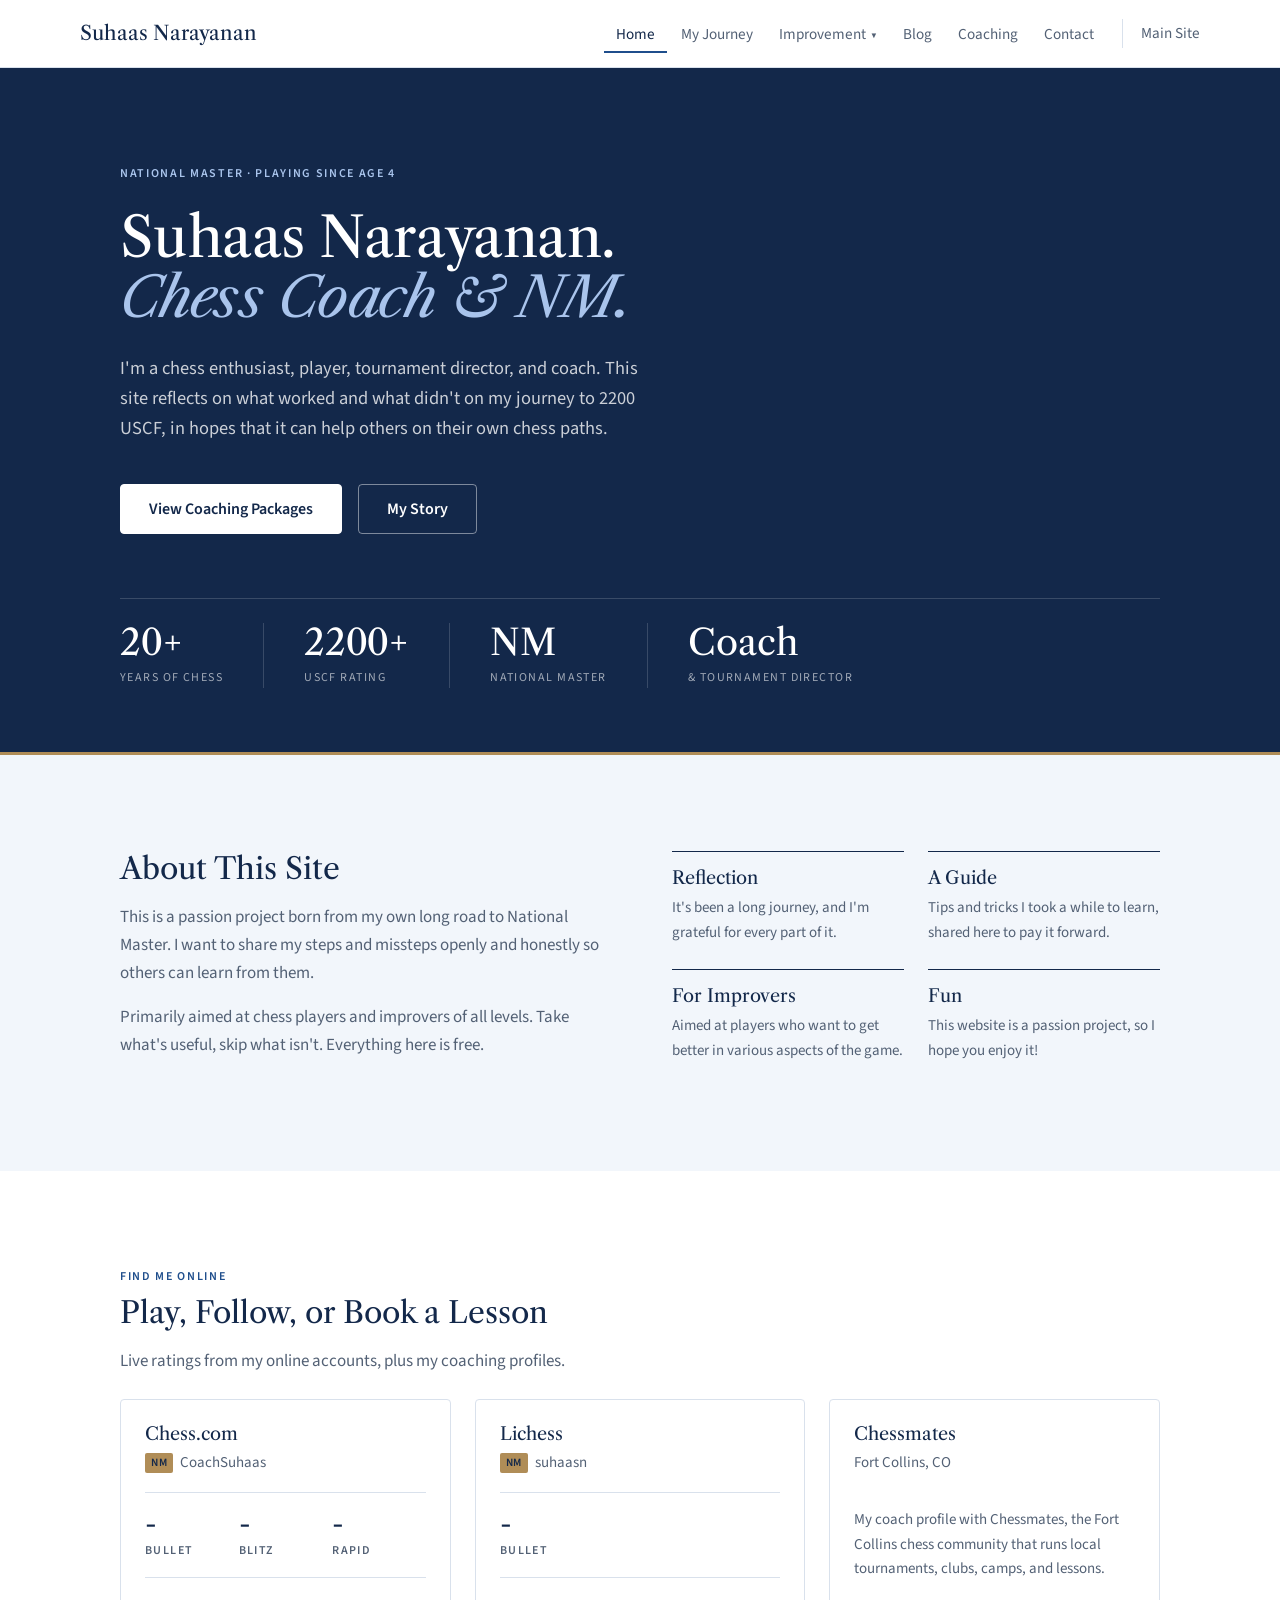
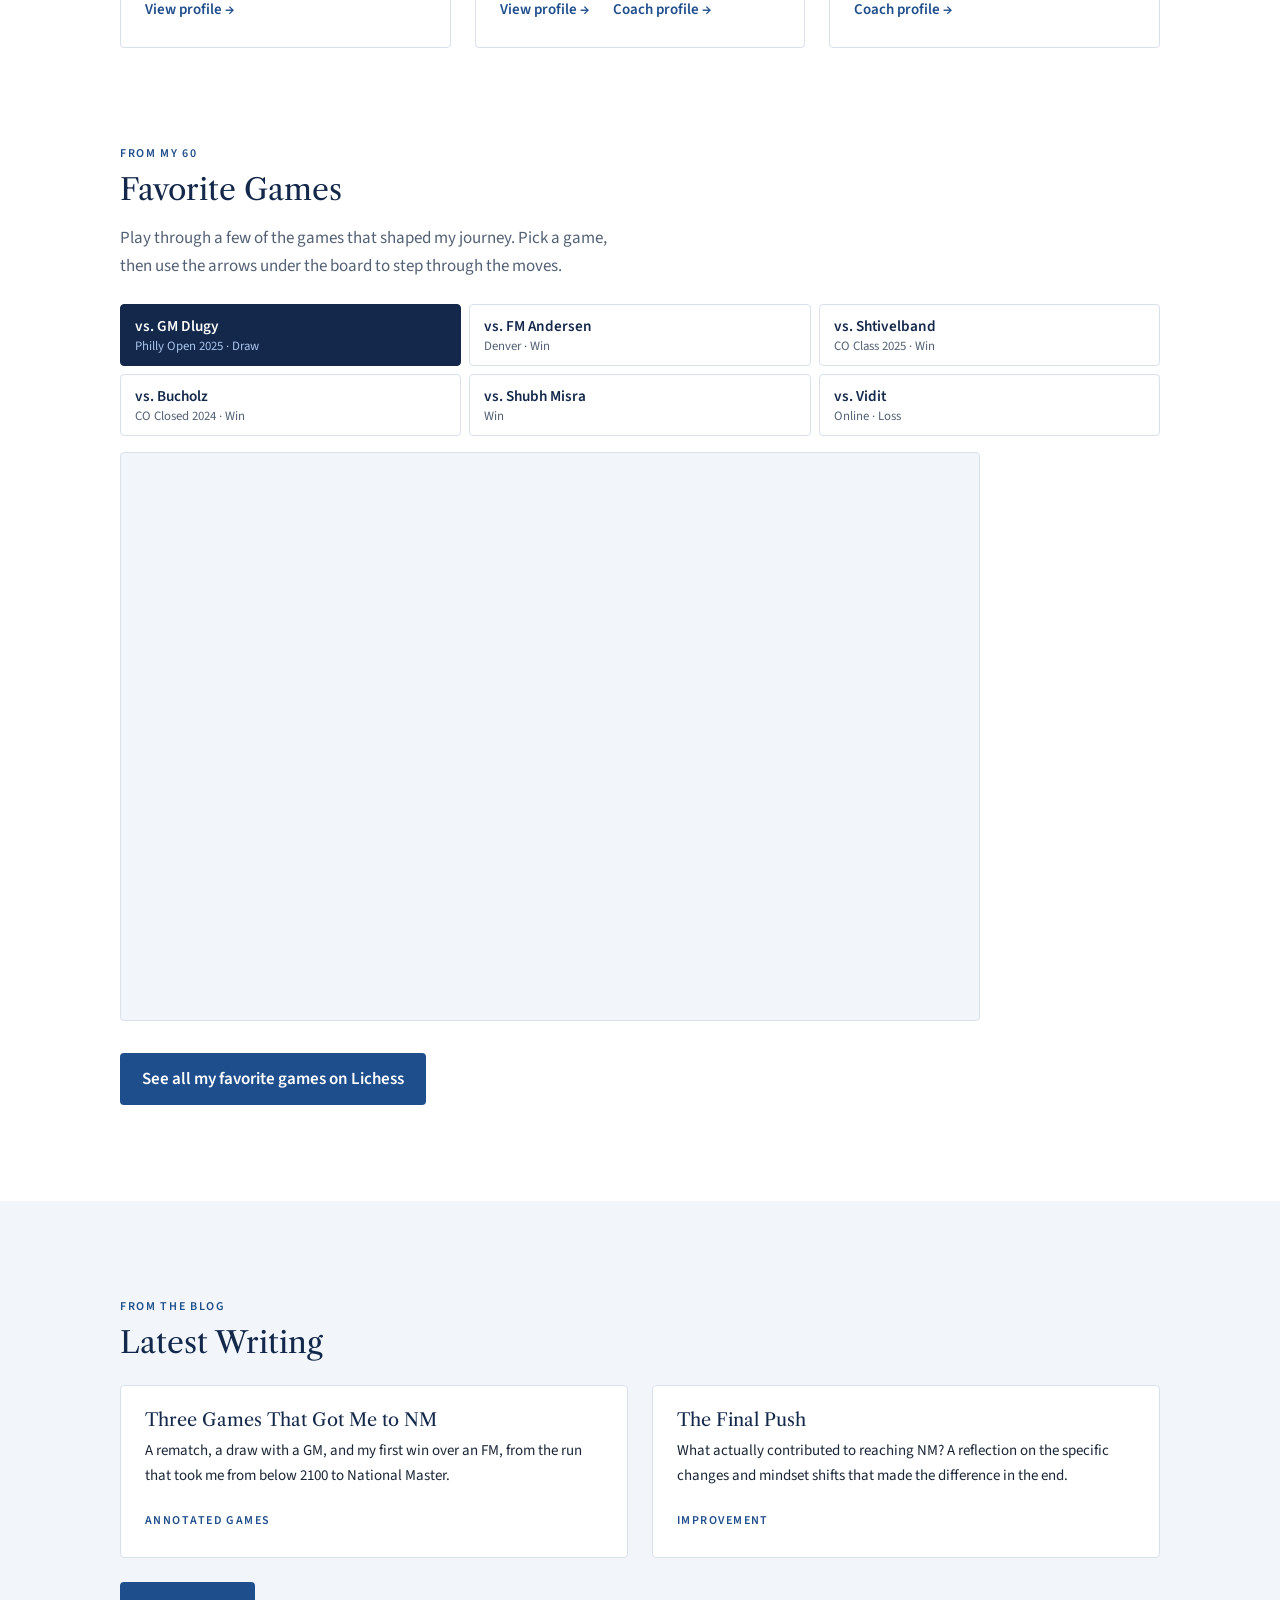
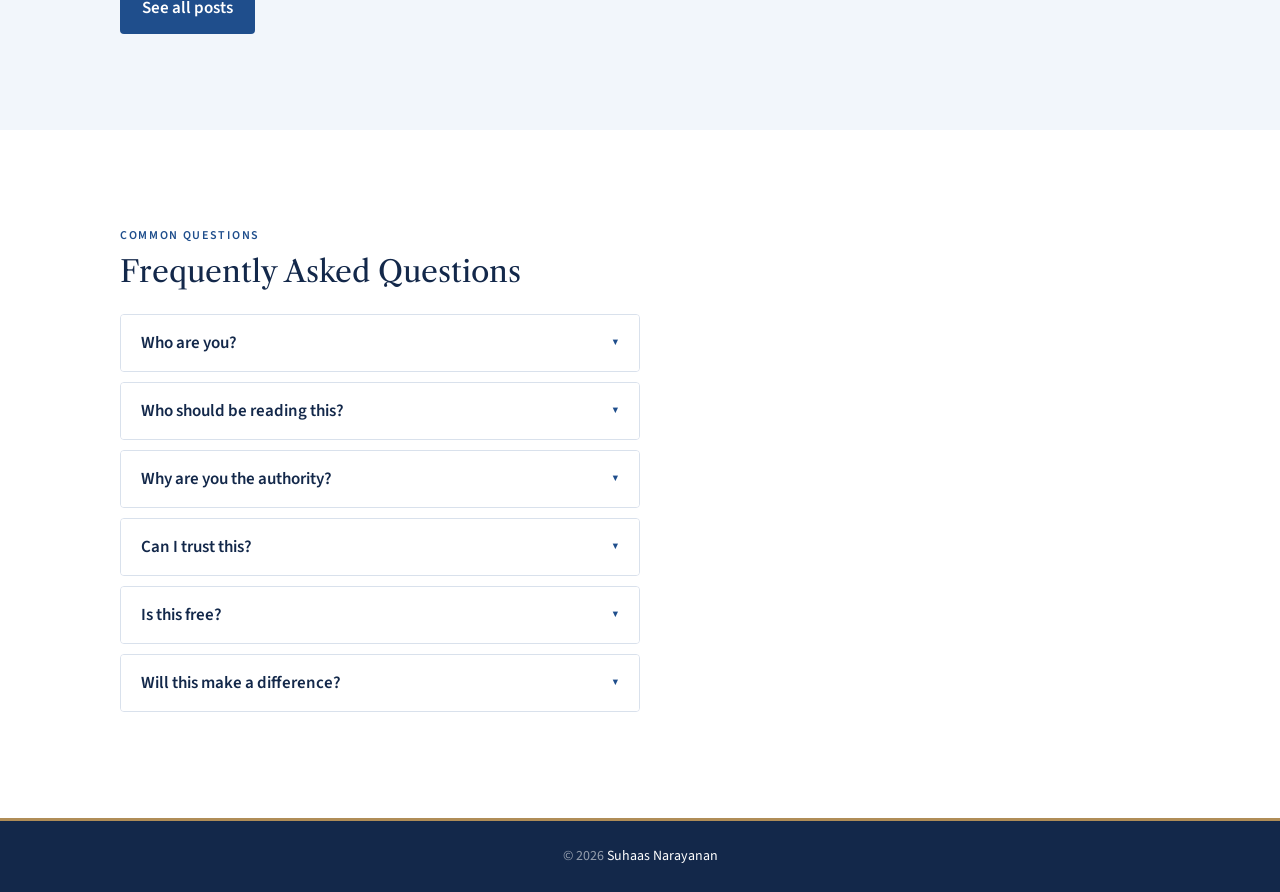
==== commit 871db960: "Add Blog tab and retire Philosophy page Blog gets its own page and a Latest Writing strip on Home. F" ====
--- a/index.html
+++ b/index.html
@@ -179,6 +179,10 @@
   .profile-links a:hover { text-decoration: underline; }
 
   /* Home: favorite games (Lichess embed) */
+  .home-blog { padding: var(--s6) max(24px, calc((100% - 1040px) / 2)); background: var(--band); }
+  .home-blog h2, .home-faq h3 { font-size: var(--fs-section); margin-bottom: var(--s3); }
+  .home-blog .game-link { display: inline-block; margin-top: var(--s3); }
+  .home-faq { padding: var(--s6) max(24px, calc((100% - 1040px) / 2)); background: var(--white); }
   .home-games { padding: var(--s6) max(24px, calc((100% - 1040px) / 2)); background: var(--white); }
   .home-games h2 { font-size: var(--fs-section); margin-bottom: var(--s2); }
   .home-games > p { color: var(--muted); max-width: 65ch; margin-bottom: var(--s3); }
@@ -205,6 +209,8 @@
     position: sticky; top: var(--nav-h); z-index: 50; scrollbar-width: none;
   }
   .sub-nav::-webkit-scrollbar { display: none; }
+  /* Improvement has the most sections, so its menu starts further left to fit on laptop screens */
+  #subnav-improvement { padding-left: max(12px, min(calc(var(--gutter) - 12px), calc((100% - 1070px) / 2))); padding-right: 12px; }
   .sub-nav button {
     background: none; border: none; color: var(--muted); font-size: 0.9rem; cursor: pointer;
     padding: 14px 12px; border-bottom: 2px solid transparent; white-space: nowrap; transition: color 0.2s, border-color 0.2s;
@@ -369,7 +375,7 @@
     .home-about-inner, .home-cards, .contact-grid, .form-row,
     .principles-grid, .principles-grid.grid-3, .pricing-grid, .blog-grid { grid-template-columns: 1fr; }
     .quote-block { padding: var(--s3); font-size: 1.2rem; }
-    .home-games { padding-left: 20px; padding-right: 20px; }
+    .home-games, .home-blog, .home-faq { padding-left: 20px; padding-right: 20px; }
     .home-profiles { padding-left: 20px; padding-right: 20px; }
     .profile-grid { grid-template-columns: 1fr; }
     .game-tabs { grid-template-columns: repeat(2, 1fr); }
@@ -615,7 +621,6 @@
   <div class="nav-links">
     <button onclick="showPage('home')" class="active" id="nav-home">Home</button>
     <button onclick="showPage('journey')" id="nav-journey">My Journey</button>
-    <button onclick="showPage('philosophy')" id="nav-philosophy">Philosophy</button>
 
     <!-- ══ DROPDOWN: Improvement ══
          To add a menu item: copy one of the <button> lines below and
@@ -624,6 +629,7 @@
       <button class="nav-dropdown-toggle" id="nav-improvement" aria-haspopup="true" aria-expanded="false" onclick="toggleDropdown(event)">Improvement<span class="caret">▼</span></button>
       <div class="nav-dropdown-menu" role="menu">
         <button role="menuitem" onclick="goToSub('improvement','start')">Start Here</button>
+        <button role="menuitem" onclick="goToSub('improvement','profile')">Your Player Profile</button>
         <button role="menuitem" onclick="goToSub('improvement','areas')">Training Areas</button>
         <hr class="menu-divider">
         <button role="menuitem" onclick="goToSub('improvement','level')">What to Do at Your Level</button>
@@ -637,6 +643,7 @@
       </div>
     </div>
 
+    <button onclick="showPage('blog')" id="nav-blog">Blog</button>
     <button onclick="showPage('coaching')" id="nav-coaching">Coaching</button>
     <button onclick="showPage('contact')" id="nav-contact">Contact</button>
     <a class="nav-main" href="/" title="Back to suhaasnarayanan.com">Main Site</a>
@@ -742,6 +749,63 @@
       <iframe id="game-embed" title="Favorite game, embedded from Lichess" src="https://lichess.org/study/embed/oAqAo3ZN/r3iOWa6i?theme=blue&amp;bg=light" loading="lazy"></iframe>
     </div>
     <a class="game-link" href="https://lichess.org/study/oAqAo3ZN" target="_blank" rel="noopener">See all my favorite games on Lichess</a>
+  </div>
+
+  <!-- Latest posts. Keep the newest two here; the full list is on the Blog page. -->
+  <div class="home-blog">
+    <div class="subsection-label">From the Blog</div>
+    <h2>Latest Writing</h2>
+  <div class="blog-grid">
+    <a class="blog-card" href="blog/three-games.html">
+      <div class="blog-card-header">
+        <h4>Three Games That Got Me to NM</h4>
+      </div>
+      <div class="blog-card-body">
+        <p>A rematch, a draw with a GM, and my first win over an FM, from the run that took me from below 2100 to National Master.</p>
+        <span class="blog-tag">Annotated games</span>
+      </div>
+    </a>
+    <a class="blog-card" href="blog/the-final-push.html">
+      <div class="blog-card-header">
+        <h4>The Final Push</h4>
+      </div>
+      <div class="blog-card-body">
+        <p>What actually contributed to reaching NM? A reflection on the specific changes and mindset shifts that made the difference in the end.</p>
+        <span class="blog-tag">Improvement</span>
+      </div>
+    </a>
+  </div>
+<a class="game-link" href="#blog" onclick="showPage('blog'); return false;">See all posts</a>
+  </div>
+
+  <div class="subsection home-faq" id="sub-home-faq">
+    <div class="subsection-label">Common Questions</div>
+    <h3>Frequently Asked Questions</h3>
+
+    <div class="faq-item">
+      <button class="faq-q" aria-expanded="false" onclick="toggleFaq(this)">Who are you? <span class="faq-arrow">▼</span></button>
+      <div class="faq-a">I'm a chess enthusiast, player, tournament director, and coach. This website is a way of reflecting on what worked and didn't work for me, in hopes that it can reach others. I want this to be generally comprehensive, and I'll section off subjects to make things easier to digest. Besides chess, I enjoy meditation, climbing, and volleyball.</div>
+    </div>
+    <div class="faq-item">
+      <button class="faq-q" aria-expanded="false" onclick="toggleFaq(this)">Who should be reading this? <span class="faq-arrow">▼</span></button>
+      <div class="faq-a">Primarily aimed at chess players and more specifically improvers. Anyone who's interested in chess should enjoy at least some parts of this guide though. Feel free to skim through and take what you need from this if anything's helpful.</div>
+    </div>
+    <div class="faq-item">
+      <button class="faq-q" aria-expanded="false" onclick="toggleFaq(this)">Why are you the authority? <span class="faq-arrow">▼</span></button>
+      <div class="faq-a">I'm not! I'd like as much public discussion on this in order to fine-tune it and make it useful. I do have some credibility, having recently achieved NM and being a chess player since I was 4. This means I have more than 20 years of experience across different life stages. I've also digested a variety of information from different sources about improvement and have my own takes on what works and what doesn't.</div>
+    </div>
+    <div class="faq-item">
+      <button class="faq-q" aria-expanded="false" onclick="toggleFaq(this)">Can I trust this? <span class="faq-arrow">▼</span></button>
+      <div class="faq-a">Take everything with a grain of salt and in consideration with your own common sense and the word of others. This largely reflects my opinion and I'll reference when it's something the broader chess community supports. Think of chess literature like academia: everyone does their own research and presents it for feedback. See what works for you.</div>
+    </div>
+    <div class="faq-item">
+      <button class="faq-q" aria-expanded="false" onclick="toggleFaq(this)">Is this free? <span class="faq-arrow">▼</span></button>
+      <div class="faq-a">Yes: no memberships, no paywalls. I benefitted from a variety of free resources online and I'd like to contribute to that. The guide is completely free. Coaching services are separate and listed on the Coaching page.</div>
+    </div>
+    <div class="faq-item">
+      <button class="faq-q" aria-expanded="false" onclick="toggleFaq(this)">Will this make a difference? <span class="faq-arrow">▼</span></button>
+      <div class="faq-a">I sure hope so! Even if it's more security in your own beliefs than mine, I think it's important to create dialogue and push on what is known vs. unknown in chess improvement. If there's at least one thing you can take away, that's a win.</div>
+    </div>
   </div>
   <footer>© 2026 <a href="/">Suhaas Narayanan</a></footer>
 </div>
@@ -908,6 +972,7 @@
         </div>
       </div>
       <p>I'm grateful for every training partner, opponent, coach, and friend who made it worth it. NM really is the friends we made along the way.</p>
+      <p><a href="blog/three-games.html">Read the full story with the games: Three Games That Got Me to NM →</a></p>
       <div class="quote-block">
         "It's a good day to be proud of how far you've come."
       </div>
@@ -991,147 +1056,6 @@
   <footer>© 2026 <a href="/">Suhaas Narayanan</a></footer>
 </div>
 
-<!-- ══ PHILOSOPHY ══ -->
-<div class="page" id="page-philosophy">
-  <div class="section-hero">
-    <h2>Learning <span>Philosophy</span></h2>
-    <p>How I think about chess improvement, and what I've learned teaching others.</p>
-  </div>
-
-  <div class="sub-nav" id="subnav-philosophy">
-    <button class="active" onclick="scrollToSub('philosophy','principles',event)">Core Principles</button>
-    <button onclick="scrollToSub('philosophy','profile',event)">Your Chess Profile</button>
-    <button onclick="scrollToSub('philosophy','faq',event)">FAQ</button>
-    <button onclick="scrollToSub('philosophy','blog',event)">Writing</button>
-  </div>
-
-  <div class="section-content">
-
-    <div class="subsection" id="sub-philosophy-principles">
-      <div class="subsection-label">The Foundation</div>
-      <h3>Core Principles</h3>
-      <div class="principles-grid grid-3">
-        <div class="principle-card">
-          <h4>Understand, Don't Memorize</h4>
-          <p>Improvement comes from grasping the <em>why</em> behind each move. I teach principles so you can reason through positions you've never seen before.</p>
-        </div>
-        <div class="principle-card">
-          <h4>Learn from Every Game</h4>
-          <p>Losses are your greatest teachers. If you were only 12 losses away from your goal, you'd be excited to lose. Analyze your own games without an engine first. This builds the critical thinking that creates improvement.</p>
-        </div>
-        <div class="principle-card">
-          <h4>Endgames First</h4>
-          <p>Most players neglect endgames. As a coach, I prioritize them because they reveal the true nature of chess: piece activity, king power, and precision. These are fundamentals that flow into every phase.</p>
-        </div>
-        <div class="principle-card">
-          <h4>Consistent, Deliberate Practice</h4>
-          <p>An hour of focused study beats five hours of casual play. I help students build routines that make improvement sustainable over the long run.</p>
-        </div>
-        <div class="principle-card">
-          <h4>Tactics, Tactics, Tactics</h4>
-          <p>Chess is calculation. No matter your level, a daily tactics habit is the highest-ROI training activity there is.</p>
-        </div>
-        <div class="principle-card">
-          <h4>Do What Makes Chess Fun</h4>
-          <p>This is the one takeaway I want for everyone. A rating goal is not an end in itself. You won't enjoy your goal if you hate the process.</p>
-        </div>
-      </div>
-      <div class="quote-block">
-        "Improving at chess is about work ethic, inspiration, and optimism. Your approach reflects who you are and the values you live by."
-        <cite>Suhaas Narayanan, NM</cite>
-      </div>
-    </div>
-
-    <div class="subsection" id="sub-philosophy-profile">
-      <div class="subsection-label">Know Thyself</div>
-      <h3>Your Chess Player Profile</h3>
-      <p>Some say the whole of life is experiencing yourself. It's useful to understand who you are and what you want to get out of chess.</p>
-      <p>Before diving into a training plan, consider these questions honestly:</p>
-      <div class="principles-grid">
-        <div class="principle-card">
-          <h4>Who Are You?</h4>
-          <p>Your occupation, time commitment, life stage, and priorities all shape how much you can realistically invest in chess improvement.</p>
-        </div>
-        <div class="principle-card">
-          <h4>What Is Chess to You?</h4>
-          <p>Hobby? Obsession? Time-killer? What do you currently get out of chess, and what do you <em>want</em> to get out of it?</p>
-        </div>
-        <div class="principle-card">
-          <h4>What Type of Player Are You?</h4>
-          <p>Sharp and attacking, or calm and positional? Booked up or intuitive? Lots of online blitz, or OTB classical only? Know thyself.</p>
-        </div>
-        <div class="principle-card">
-          <h4>What Drives You?</h4>
-          <p>Identify what keeps you motivated, what causes burnout, and where chess sits in the hierarchy of your life. This shapes everything.</p>
-        </div>
-      </div>
-      <div class="profile-wrap">
-        <div class="profile-card">
-          <div class="profile-title">My example</div>
-          <div class="spec"><div class="spec-ends"><span>Sharp and attacking</span><span>Calm and positional</span></div><div class="spec-track"><span class="spec-dot p80"></span></div></div>
-          <div class="spec"><div class="spec-ends"><span>Booked up</span><span>Intuitive</span></div><div class="spec-track"><span class="spec-dot p15"></span></div></div>
-          <div class="spec"><div class="spec-ends"><span>Online (bullet)</span><span>OTB classical</span></div><div class="spec-track"><span class="spec-range r35-65"></span></div><div class="spec-note">A mix of both</div></div>
-          <div class="spec"><div class="spec-ends"><span>Hobby</span><span>Obsession</span></div><div class="spec-track"><span class="spec-range r25-85"></span></div><div class="spec-note">It fluctuates</div></div>
-          <p>What I get out of chess is fun, goodness, truth, and beauty. My favorite piece is the pawn because of how essential but underrated they are. Seemingly simple things like pawn structure and breaks can shape an entire game.</p>
-        </div>
-        <figure class="pos pos-side">
-          <img src="images/positions/shubh.svg" width="480" height="480" loading="lazy" alt="Chess diagram: Narayanan vs. Misra after 20.b4. White: Kg1, Rd1, Re1, Bc5, Bf1, Nf3, pawns a3, b4, c4, f2, g2, h2. Black: Ke8, Rc8, Rh8, Bd7, Nc6, Nf6, pawns a5, b7, e6, f7, g7, h6.">
-          <figcaption><strong>My style in one position.</strong> Me vs. Shubh Misra, 2026. With 20.b4! I was quite happy to get my queenside majority rolling (engine: +3.6). <a href="https://lichess.org/study/oAqAo3ZN/kKKP2PWU" target="_blank" rel="noopener">Replay the game</a></figcaption>
-        </figure>
-      </div>
-    </div>
-
-    <div class="subsection" id="sub-philosophy-faq">
-      <div class="subsection-label">Common Questions</div>
-      <h3>Frequently Asked Questions</h3>
-
-      <div class="faq-item">
-        <button class="faq-q" aria-expanded="false" onclick="toggleFaq(this)">Who are you? <span class="faq-arrow">▼</span></button>
-        <div class="faq-a">I'm a chess enthusiast, player, tournament director, and coach. This website is a way of reflecting on what worked and didn't work for me, in hopes that it can reach others. I want this to be generally comprehensive, and I'll section off subjects to make things easier to digest. Besides chess, I enjoy meditation, climbing, and volleyball.</div>
-      </div>
-      <div class="faq-item">
-        <button class="faq-q" aria-expanded="false" onclick="toggleFaq(this)">Who should be reading this? <span class="faq-arrow">▼</span></button>
-        <div class="faq-a">Primarily aimed at chess players and more specifically improvers. Anyone who's interested in chess should enjoy at least some parts of this guide though. Feel free to skim through and take what you need from this if anything's helpful.</div>
-      </div>
-      <div class="faq-item">
-        <button class="faq-q" aria-expanded="false" onclick="toggleFaq(this)">Why are you the authority? <span class="faq-arrow">▼</span></button>
-        <div class="faq-a">I'm not! I'd like as much public discussion on this in order to fine-tune it and make it useful. I do have some credibility, having recently achieved NM and being a chess player since I was 4. This means I have more than 20 years of experience across different life stages. I've also digested a variety of information from different sources about improvement and have my own takes on what works and what doesn't.</div>
-      </div>
-      <div class="faq-item">
-        <button class="faq-q" aria-expanded="false" onclick="toggleFaq(this)">Can I trust this? <span class="faq-arrow">▼</span></button>
-        <div class="faq-a">Take everything with a grain of salt and in consideration with your own common sense and the word of others. This largely reflects my opinion and I'll reference when it's something the broader chess community supports. Think of chess literature like academia: everyone does their own research and presents it for feedback. See what works for you.</div>
-      </div>
-      <div class="faq-item">
-        <button class="faq-q" aria-expanded="false" onclick="toggleFaq(this)">Is this free? <span class="faq-arrow">▼</span></button>
-        <div class="faq-a">Yes: no memberships, no paywalls. I benefitted from a variety of free resources online and I'd like to contribute to that. The guide is completely free. Coaching services are separate and listed on the Coaching page.</div>
-      </div>
-      <div class="faq-item">
-        <button class="faq-q" aria-expanded="false" onclick="toggleFaq(this)">Will this make a difference? <span class="faq-arrow">▼</span></button>
-        <div class="faq-a">I sure hope so! Even if it's more security in your own beliefs than mine, I think it's important to create dialogue and push on what is known vs. unknown in chess improvement. If there's at least one thing you can take away, that's a win.</div>
-      </div>
-    </div>
-
-    <div class="subsection" id="sub-philosophy-blog">
-      <div class="subsection-label">More Ideas</div>
-      <h3>Writing</h3>
-      <p>Longer pieces on chess and improvement. More are on the way.</p>
-      <div class="blog-grid">
-        <a class="blog-card" href="blog/the-final-push.html">
-          <div class="blog-card-header">
-            <h4>The Final Push</h4>
-          </div>
-          <div class="blog-card-body">
-            <p>What actually contributed to reaching NM? A reflection on the specific changes and mindset shifts that made the difference in the end.</p>
-            <span class="blog-tag">Improvement</span>
-          </div>
-        </a>
-      </div>
-    </div>
-
-  </div>
-  <footer>© 2026 <a href="/">Suhaas Narayanan</a></footer>
-</div>
-
 <!-- ══ IMPROVEMENT ══
      Text adapted from your Google Sites draft (Motivation, Who do I trust?,
      What Should I Do at My Level?, Opening Study, Prep Work, Communities,
@@ -1145,6 +1069,7 @@
 
   <div class="sub-nav" id="subnav-improvement">
     <button class="active" data-sub="start" onclick="scrollToSub('improvement','start',event)">Start Here</button>
+    <button data-sub="profile" onclick="scrollToSub('improvement','profile',event)">Your Profile</button>
     <button data-sub="areas" onclick="scrollToSub('improvement','areas',event)">Training Areas</button>
     <button data-sub="level" onclick="scrollToSub('improvement','level',event)">Your Level</button>
     <button data-sub="review" onclick="scrollToSub('improvement','review',event)">Game Review</button>
@@ -1166,7 +1091,46 @@
       </div>
       <h4 class="sub-h">Who should you trust?</h4>
       <p>There is no chess god and no scripture. Improvement advice works more like academia: people test ideas and share what they found. Try what's commonly recommended, keep what works for you, and drop what doesn't. That includes everything on this site.</p>
-      <p>It's also worth spending ten minutes on your <a href="#philosophy/profile" onclick="goToSub('philosophy','profile'); return false;">Chess Player Profile</a> before you pick a plan.</p>
+      <p>It's also worth spending ten minutes on your <a href="#improvement/profile" onclick="scrollToSub('improvement','profile'); return false;">Chess Player Profile</a> (just below) before you pick a plan.</p>
+    </div>
+
+    <div class="subsection" id="sub-improvement-profile">
+      <div class="subsection-label">Know Thyself</div>
+      <h3>Your Chess Player Profile</h3>
+      <p>Some say the whole of life is experiencing yourself. It's useful to understand who you are and what you want to get out of chess.</p>
+      <p>Before diving into a training plan, consider these questions honestly:</p>
+      <div class="principles-grid">
+        <div class="principle-card">
+          <h4>Who Are You?</h4>
+          <p>Your occupation, time commitment, life stage, and priorities all shape how much you can realistically invest in chess improvement.</p>
+        </div>
+        <div class="principle-card">
+          <h4>What Is Chess to You?</h4>
+          <p>Hobby? Obsession? Time-killer? What do you currently get out of chess, and what do you <em>want</em> to get out of it?</p>
+        </div>
+        <div class="principle-card">
+          <h4>What Type of Player Are You?</h4>
+          <p>Sharp and attacking, or calm and positional? Booked up or intuitive? Lots of online blitz, or OTB classical only? Know thyself.</p>
+        </div>
+        <div class="principle-card">
+          <h4>What Drives You?</h4>
+          <p>Identify what keeps you motivated, what causes burnout, and where chess sits in the hierarchy of your life. This shapes everything.</p>
+        </div>
+      </div>
+      <div class="profile-wrap">
+        <div class="profile-card">
+          <div class="profile-title">My example</div>
+          <div class="spec"><div class="spec-ends"><span>Sharp and attacking</span><span>Calm and positional</span></div><div class="spec-track"><span class="spec-dot p80"></span></div></div>
+          <div class="spec"><div class="spec-ends"><span>Booked up</span><span>Intuitive</span></div><div class="spec-track"><span class="spec-dot p15"></span></div></div>
+          <div class="spec"><div class="spec-ends"><span>Online (bullet)</span><span>OTB classical</span></div><div class="spec-track"><span class="spec-range r35-65"></span></div><div class="spec-note">A mix of both</div></div>
+          <div class="spec"><div class="spec-ends"><span>Hobby</span><span>Obsession</span></div><div class="spec-track"><span class="spec-range r25-85"></span></div><div class="spec-note">It fluctuates</div></div>
+          <p>What I get out of chess is fun, goodness, truth, and beauty. My favorite piece is the pawn because of how essential but underrated they are. Seemingly simple things like pawn structure and breaks can shape an entire game.</p>
+        </div>
+        <figure class="pos pos-side">
+          <img src="images/positions/shubh.svg" width="480" height="480" loading="lazy" alt="Chess diagram: Narayanan vs. Misra after 20.b4. White: Kg1, Rd1, Re1, Bc5, Bf1, Nf3, pawns a3, b4, c4, f2, g2, h2. Black: Ke8, Rc8, Rh8, Bd7, Nc6, Nf6, pawns a5, b7, e6, f7, g7, h6.">
+          <figcaption><strong>My style in one position.</strong> Me vs. Shubh Misra, 2026. With 20.b4! I was quite happy to get my queenside majority rolling (engine: +3.6). <a href="https://lichess.org/study/oAqAo3ZN/kKKP2PWU" target="_blank" rel="noopener">Replay the game</a></figcaption>
+        </figure>
+      </div>
     </div>
 
     <div class="subsection" id="sub-improvement-areas">
@@ -1404,6 +1368,47 @@
   <footer>© 2026 <a href="/">Suhaas Narayanan</a></footer>
 </div>
 
+<!-- ══ BLOG ══
+     To add a post: put the page in the blog/ folder, then copy one of the
+     <a class="blog-card"> blocks below to the TOP of the list (newest first).
+     Also add it to the "From the Blog" cards on Home. -->
+<div class="page" id="page-blog">
+  <div class="section-hero">
+    <h2>Chess <span>Blog</span></h2>
+    <p>Annotated games, reflections, and longer pieces on chess improvement. Newest first.</p>
+  </div>
+
+  <div class="section-content">
+
+    <div class="subsection" id="sub-blog-posts">
+      <div class="subsection-label">All Posts</div>
+      <h3>Writing</h3>
+      <div class="blog-grid">
+        <a class="blog-card" href="blog/three-games.html">
+          <div class="blog-card-header">
+            <h4>Three Games That Got Me to NM</h4>
+          </div>
+          <div class="blog-card-body">
+            <p>A rematch, a draw with a GM, and my first win over an FM, from the run that took me from below 2100 to National Master.</p>
+            <span class="blog-tag">Annotated games</span>
+          </div>
+        </a>
+        <a class="blog-card" href="blog/the-final-push.html">
+          <div class="blog-card-header">
+            <h4>The Final Push</h4>
+          </div>
+          <div class="blog-card-body">
+            <p>What actually contributed to reaching NM? A reflection on the specific changes and mindset shifts that made the difference in the end.</p>
+            <span class="blog-tag">Improvement</span>
+          </div>
+        </a>
+      </div>
+    </div>
+
+  </div>
+  <footer>© 2026 <a href="/">Suhaas Narayanan</a></footer>
+</div>
+
 <!-- ══ COACHING ══ -->
 <div class="page" id="page-coaching">
   <div class="section-hero">
@@ -1414,6 +1419,7 @@
   <div class="sub-nav" id="subnav-coaching">
     <button class="active" onclick="scrollToSub('coaching','packages',event)">Packages</button>
     <button onclick="scrollToSub('coaching','approach',event)">My Approach</button>
+    <button onclick="scrollToSub('coaching','principles',event)">Principles</button>
     <button onclick="scrollToSub('coaching','experience',event)">Experience</button>
     <button onclick="scrollToSub('coaching','testimonials',event)">Testimonials</button>
   </div>
@@ -1502,6 +1508,41 @@
       </div>
     </div>
 
+    <div class="subsection" id="sub-coaching-principles">
+      <div class="subsection-label">The Foundation</div>
+      <h3>Core Principles</h3>
+      <div class="principles-grid grid-3">
+        <div class="principle-card">
+          <h4>Understand, Don't Memorize</h4>
+          <p>Improvement comes from grasping the <em>why</em> behind each move. I teach principles so you can reason through positions you've never seen before.</p>
+        </div>
+        <div class="principle-card">
+          <h4>Learn from Every Game</h4>
+          <p>Losses are your greatest teachers. If you were only 12 losses away from your goal, you'd be excited to lose. Analyze your own games without an engine first. This builds the critical thinking that creates improvement.</p>
+        </div>
+        <div class="principle-card">
+          <h4>Endgames First</h4>
+          <p>Most players neglect endgames. As a coach, I prioritize them because they reveal the true nature of chess: piece activity, king power, and precision. These are fundamentals that flow into every phase.</p>
+        </div>
+        <div class="principle-card">
+          <h4>Consistent, Deliberate Practice</h4>
+          <p>An hour of focused study beats five hours of casual play. I help students build routines that make improvement sustainable over the long run.</p>
+        </div>
+        <div class="principle-card">
+          <h4>Tactics, Tactics, Tactics</h4>
+          <p>Chess is calculation. No matter your level, a daily tactics habit is the highest-ROI training activity there is.</p>
+        </div>
+        <div class="principle-card">
+          <h4>Do What Makes Chess Fun</h4>
+          <p>This is the one takeaway I want for everyone. A rating goal is not an end in itself. You won't enjoy your goal if you hate the process.</p>
+        </div>
+      </div>
+      <div class="quote-block">
+        "Improving at chess is about work ethic, inspiration, and optimism. Your approach reflects who you are and the values you live by."
+        <cite>Suhaas Narayanan, NM</cite>
+      </div>
+    </div>
+
     <div class="subsection" id="sub-coaching-experience">
       <div class="subsection-label">Background</div>
       <h3>Teaching Experience</h3>
@@ -1602,7 +1643,26 @@
   // Update the address bar without breaking if the browser refuses (e.g. in previews)
   function pushHash(state, title, url) { try { history.pushState(state, title, url); } catch (_) {} }
 
-  const VALID_PAGES = ['home', 'journey', 'philosophy', 'improvement', 'coaching', 'contact'];
+  const VALID_PAGES = ['home', 'journey', 'improvement', 'blog', 'coaching', 'contact'];
+
+  // Old links from before the Philosophy page was split up (Oct 2026) still land in the right place
+  const MOVED = {
+    'philosophy': 'blog',
+    'philosophy/blog': 'blog',
+    'philosophy/principles': 'coaching/principles',
+    'philosophy/profile': 'improvement/profile',
+    'philosophy/faq': 'home/faq'
+  };
+  function resolveHash(hash) {
+    if (MOVED[hash]) {
+      hash = MOVED[hash];
+      try { history.replaceState(null, '', '#' + hash); } catch (_) {}
+    } else if (hash.startsWith('philosophy/')) {
+      hash = 'blog';
+      try { history.replaceState(null, '', '#blog'); } catch (_) {}
+    }
+    return hash.split('/');
+  }
 
   // Which subsection a section-menu button points to
   function subOf(btn) {
@@ -1691,7 +1751,7 @@
   // Handle browser back/forward
   window.addEventListener('popstate', function (e) {
     const s = e.state || {};
-    const [page, sub] = s.page ? [s.page, s.sub] : (location.hash.slice(1) || 'home').split('/');
+    const [page, sub] = s.page ? [s.page, s.sub] : resolveHash(location.hash.slice(1) || 'home');
     if (!VALID_PAGES.includes(page)) return;
     if (sub) goToSub(page, sub, false); else showPage(page, false);
   });
@@ -1700,7 +1760,7 @@
   (function () {
     const hash = window.location.hash.slice(1);
     if (!hash) return;
-    const [page, sub] = hash.split('/');
+    const [page, sub] = resolveHash(hash);
     if (!VALID_PAGES.includes(page)) return;
     if (!sub) { showPage(page, false); return; }
     goToSub(page, sub, false);
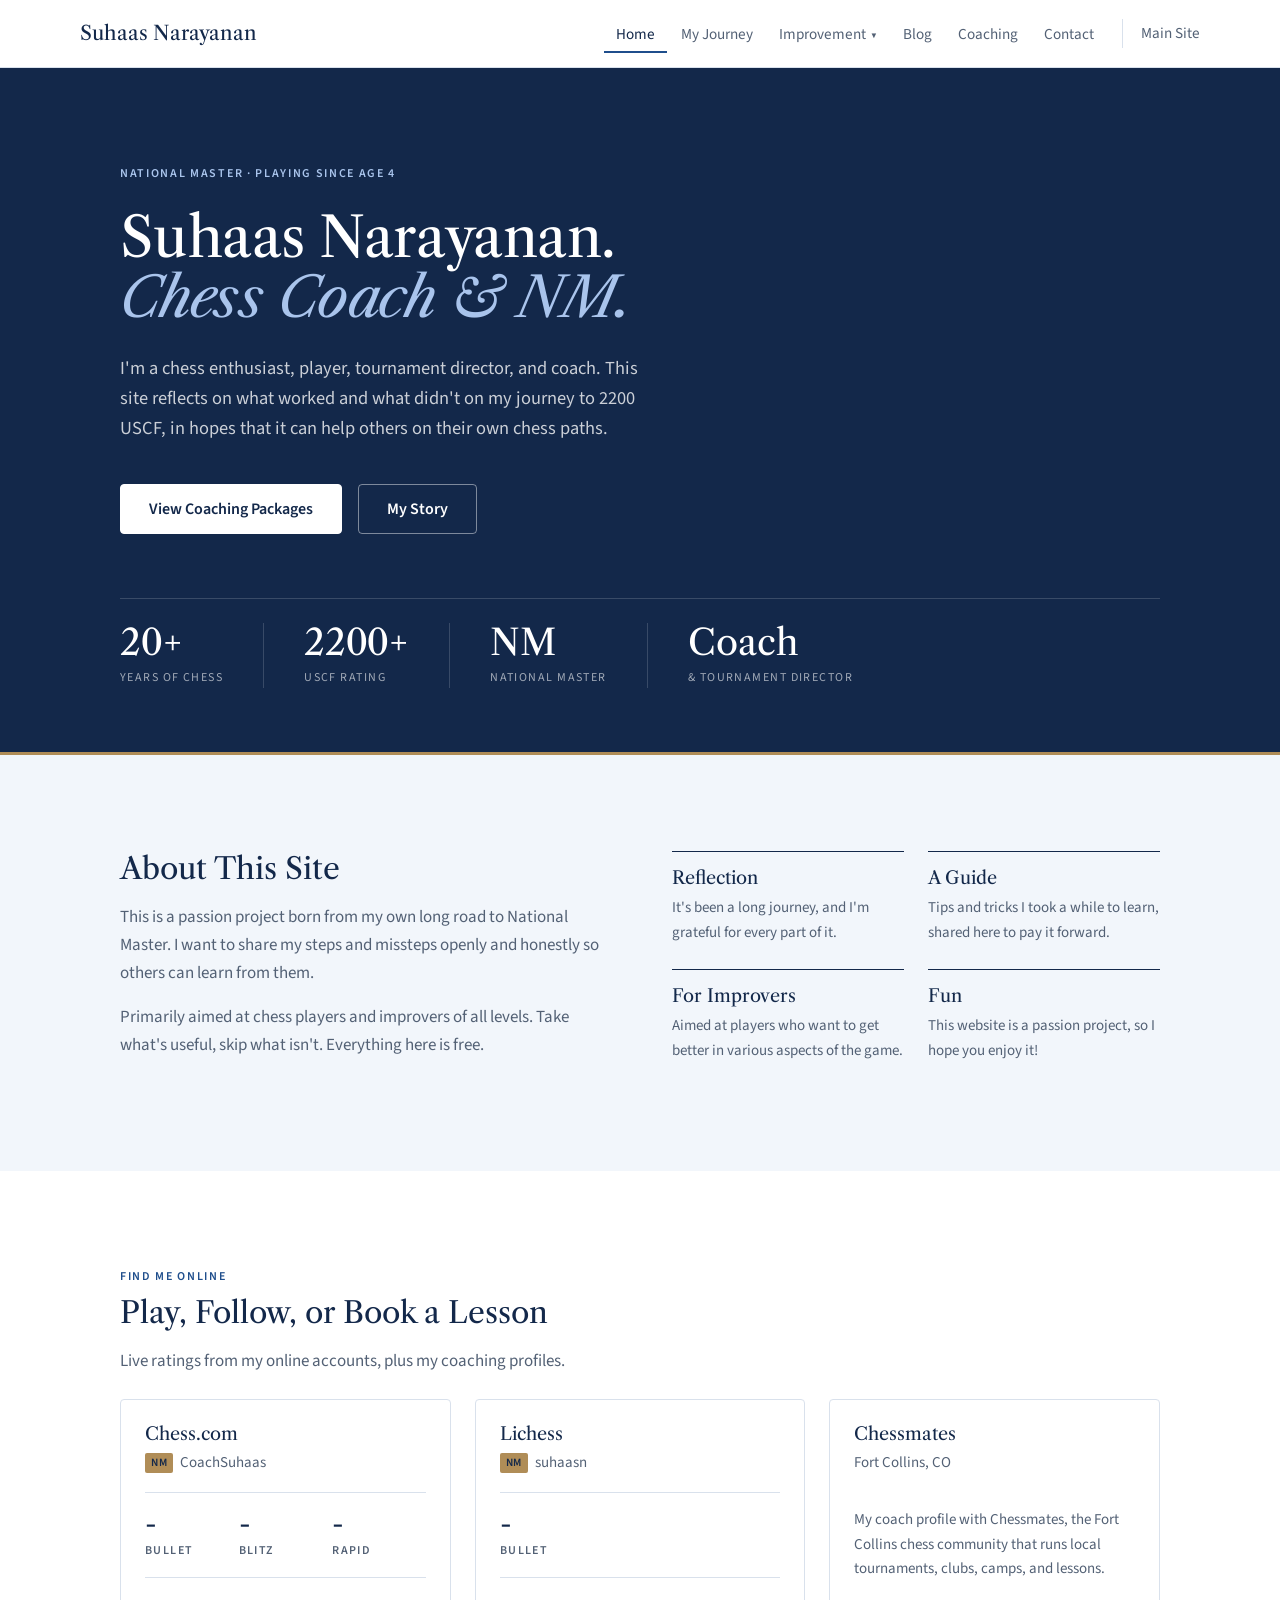
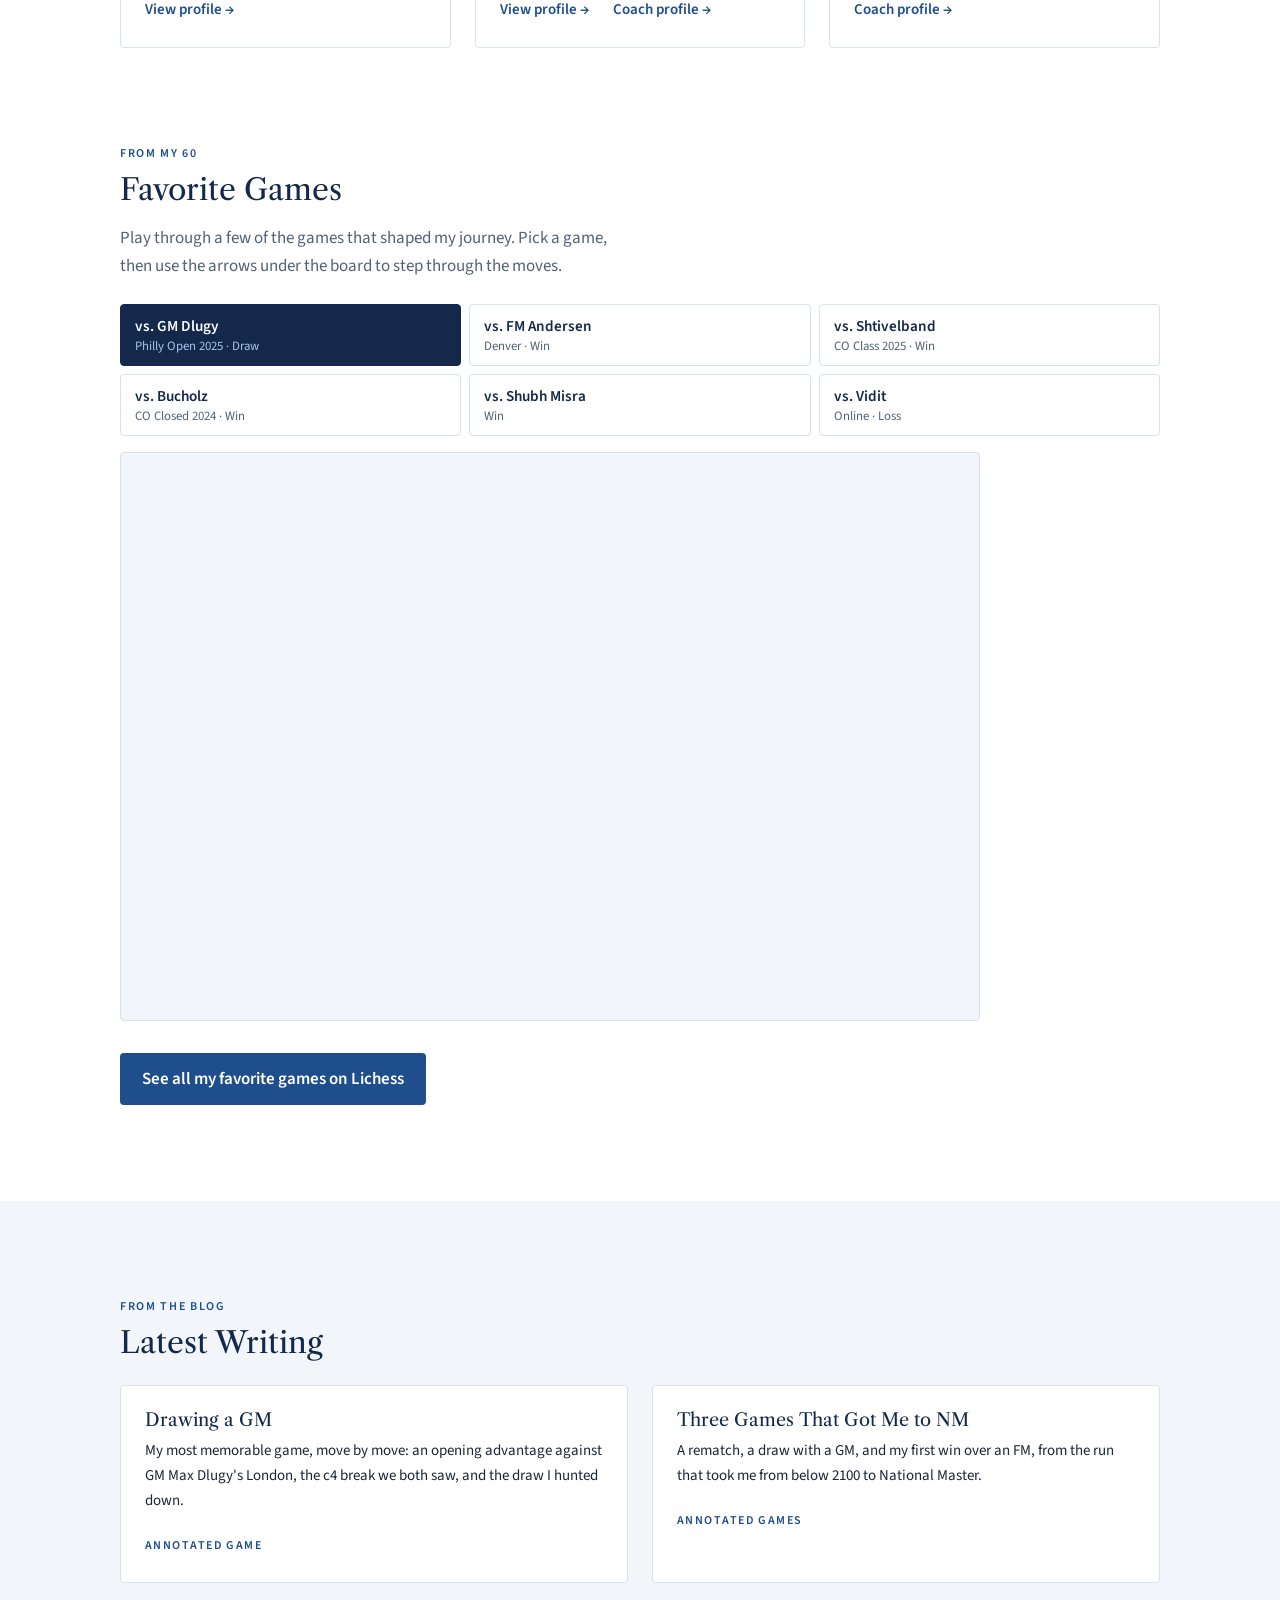
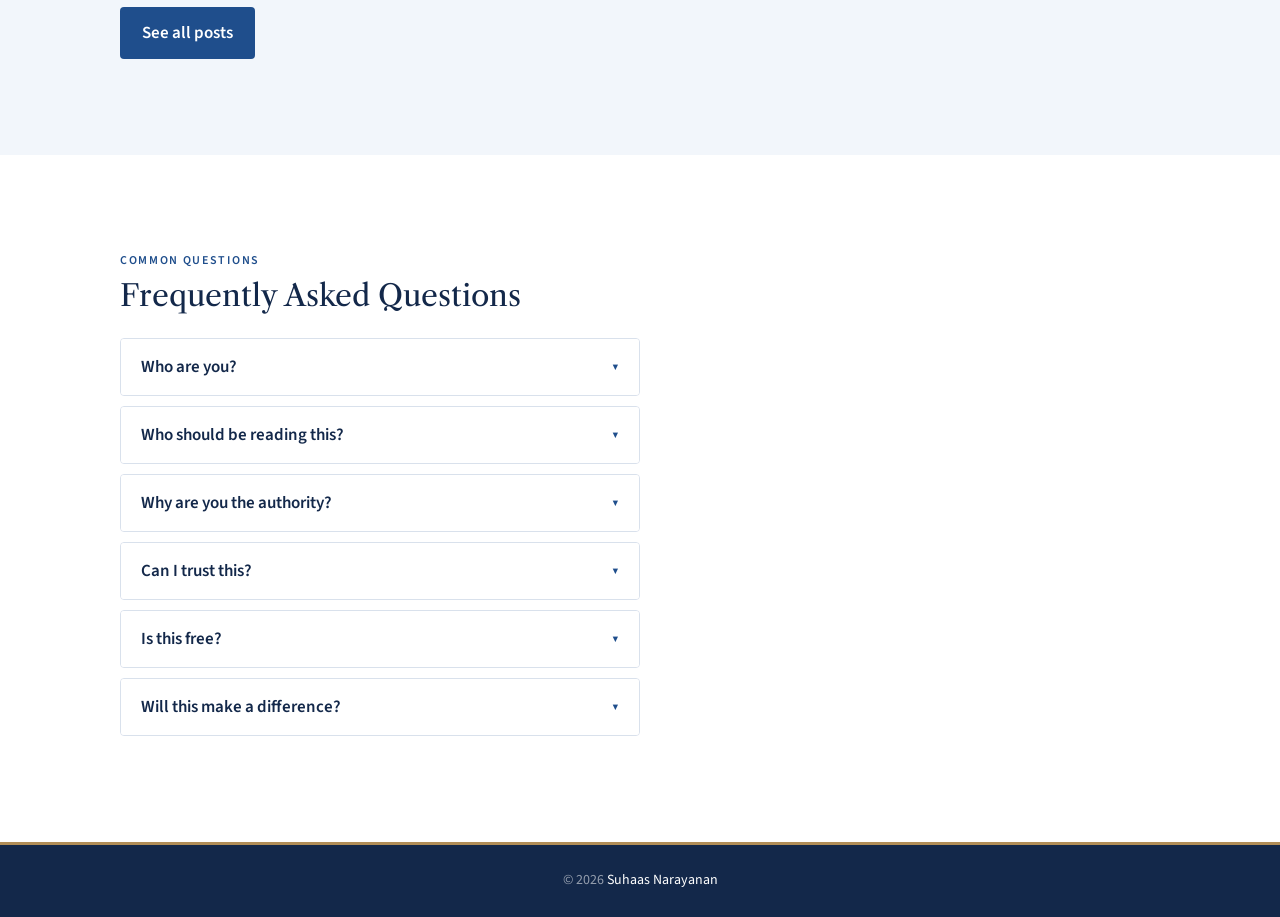
==== commit d0b1921f: "Add blog post: Drawing a GM (Dlugy game deep dive) New post with eval chart and three new position d" ====
--- a/index.html
+++ b/index.html
@@ -756,6 +756,15 @@
     <div class="subsection-label">From the Blog</div>
     <h2>Latest Writing</h2>
   <div class="blog-grid">
+    <a class="blog-card" href="blog/dlugy-draw.html">
+      <div class="blog-card-header">
+        <h4>Drawing a GM</h4>
+      </div>
+      <div class="blog-card-body">
+        <p>My most memorable game, move by move: an opening advantage against GM Max Dlugy's London, the c4 break we both saw, and the draw I hunted down.</p>
+        <span class="blog-tag">Annotated game</span>
+      </div>
+    </a>
     <a class="blog-card" href="blog/three-games.html">
       <div class="blog-card-header">
         <h4>Three Games That Got Me to NM</h4>
@@ -763,15 +772,6 @@
       <div class="blog-card-body">
         <p>A rematch, a draw with a GM, and my first win over an FM, from the run that took me from below 2100 to National Master.</p>
         <span class="blog-tag">Annotated games</span>
-      </div>
-    </a>
-    <a class="blog-card" href="blog/the-final-push.html">
-      <div class="blog-card-header">
-        <h4>The Final Push</h4>
-      </div>
-      <div class="blog-card-body">
-        <p>What actually contributed to reaching NM? A reflection on the specific changes and mindset shifts that made the difference in the end.</p>
-        <span class="blog-tag">Improvement</span>
       </div>
     </a>
   </div>
@@ -1049,6 +1049,7 @@
       <p>Here are some of my favorite games from across this chess journey. Not quite 60 games yet though. Wins, losses, brilliancies, blunders - all of it shaped my game.</p>
       <h4 class="sub-h">My most memorable game</h4>
       <p>My most memorable game was my draw at the 2025 Philly Open against GM Max Dlugy. This was the second time I was playing a grandmaster, the last time being 10 years ago where I got slowly crushed. I played a rarer line against his London, and got an opening advantage that I built into a solid middlegame advantage. He started to outplay me, but missed some very sharp winning blows in order to convert. I neutralized his advantage and held the draw to end up tying for 3rd despite a strong field of GMs and other titled players.</p>
+      <p><a href="blog/dlugy-draw.html">Read the full game, move by move: Drawing a GM →</a></p>
       <a class="game-link" href="https://lichess.org/study/oAqAo3ZN" target="_blank" rel="noopener">♟ View My 60 Favorite Games on Lichess</a>
     </div>
 
@@ -1384,6 +1385,15 @@
       <div class="subsection-label">All Posts</div>
       <h3>Writing</h3>
       <div class="blog-grid">
+        <a class="blog-card" href="blog/dlugy-draw.html">
+          <div class="blog-card-header">
+            <h4>Drawing a GM</h4>
+          </div>
+          <div class="blog-card-body">
+            <p>My most memorable game, move by move: an opening advantage against GM Max Dlugy's London, the c4 break we both saw, and the draw I hunted down.</p>
+            <span class="blog-tag">Annotated game</span>
+          </div>
+        </a>
         <a class="blog-card" href="blog/three-games.html">
           <div class="blog-card-header">
             <h4>Three Games That Got Me to NM</h4>
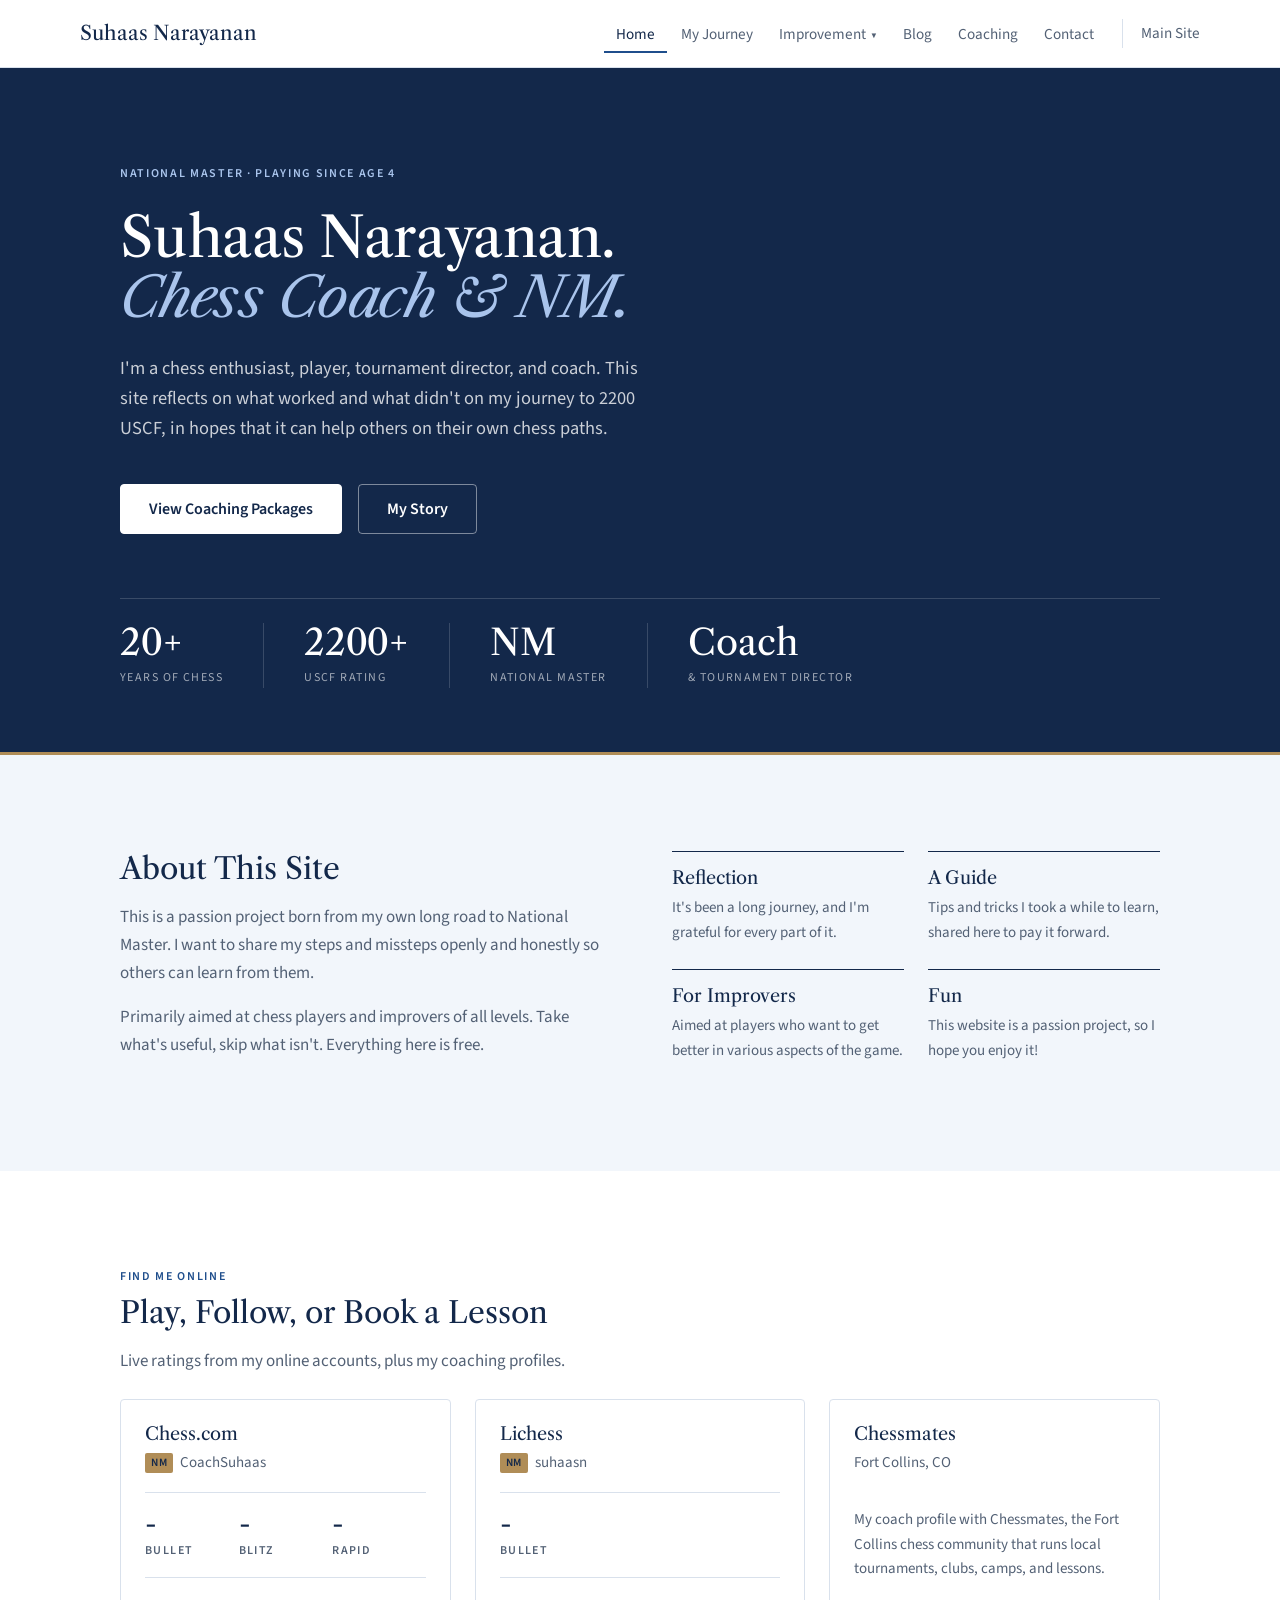
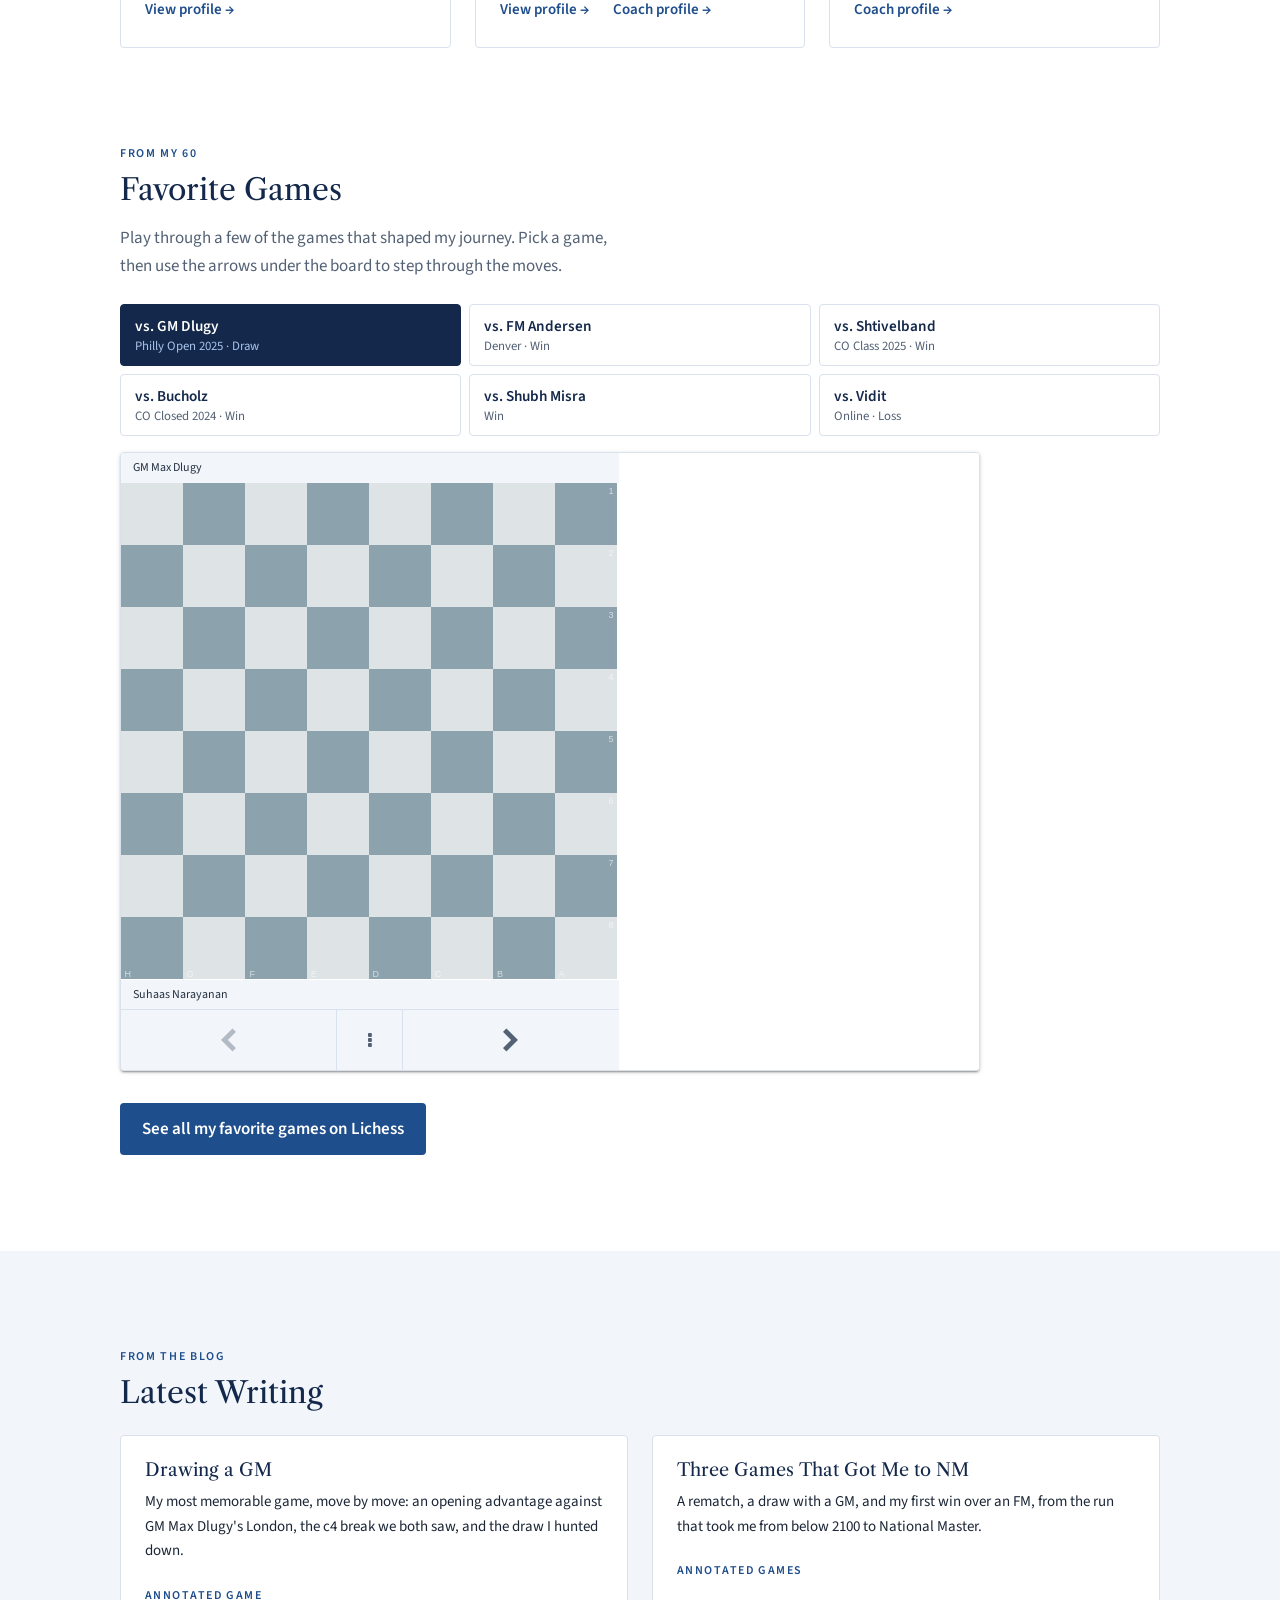
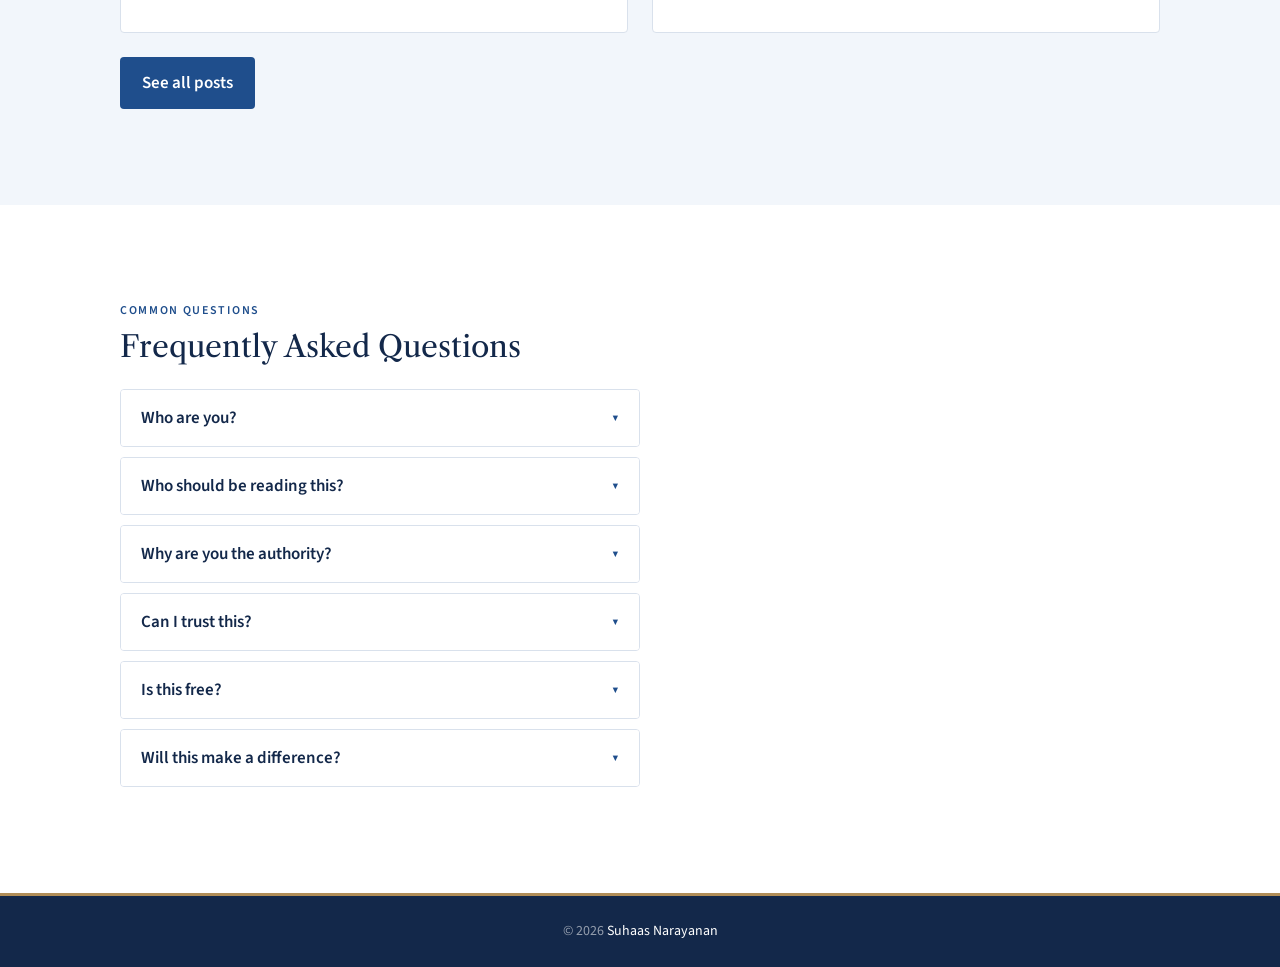
==== commit dbc0f4d9: "Draw game boards on the site instead of embedding lichess.org The Lichess iframe failed for some vis" ====
--- a/index.html
+++ b/index.html
@@ -39,6 +39,8 @@
 <link rel="preconnect" href="https://fonts.googleapis.com">
 <link rel="preconnect" href="https://fonts.gstatic.com" crossorigin>
 <link rel="stylesheet" href="https://fonts.googleapis.com/css2?family=Libre+Caslon+Text:ital,wght@0,400;0,700;1,400&family=Source+Sans+3:ital,wght@0,400;0,600;1,400&display=swap">
+<link rel="stylesheet" href="vendor/lpv/lichess-pgn-viewer.css?v=2.7.3">
+<link rel="stylesheet" href="games.css?v=1">
 <style>
   /* ═══════════════════════════════════════════════════════════
      DESIGN TOKENS: change colors, fonts and spacing here only.
@@ -193,8 +195,7 @@
   .game-tab:hover { border-color: var(--blue); }
   .game-tab.active { background: var(--navy); border-color: var(--navy); color: var(--white); }
   .game-tab.active span { color: var(--blue-on-navy); }
-  .game-frame { width: 100%; max-width: 860px; aspect-ratio: 600 / 397; border: 1px solid var(--line); border-radius: var(--radius); overflow: hidden; background: var(--band); margin-bottom: var(--s3); }
-  .game-frame iframe { width: 100%; height: 100%; border: 0; display: block; }
+  .game-frame { width: 100%; max-width: 860px; min-height: 320px; margin-bottom: var(--s3); }
 
   /* ── PAGE HEADER (navy) ── */
   .section-hero { background: var(--navy); color: var(--white); padding: var(--s5) var(--gutter) var(--s4); }
@@ -730,23 +731,24 @@
     </div>
   </div>
 
-  <!-- Favorite games: embedded from the Lichess study "My 60".
-       To add a game: copy a button and change data-ch to the chapter's 8-letter ID
-       (the last part of the chapter's URL on Lichess). -->
+  <!-- Favorite games from the Lichess study "My 60", drawn by games.js.
+       To add a game: copy a button and change data-game to the chapter's 8-letter ID
+       (the last part of the chapter's URL on Lichess). The daily "Update game boards"
+       workflow then saves its PGN to data/games/ (or run it from the Actions tab). -->
   <div class="home-games">
     <div class="subsection-label">From My 60</div>
     <h2>Favorite Games</h2>
     <p>Play through a few of the games that shaped my journey. Pick a game, then use the arrows under the board to step through the moves.</p>
     <div class="game-tabs">
-        <button type="button" class="game-tab active" data-ch="r3iOWa6i" aria-pressed="true"><strong>vs. GM Dlugy</strong><span>Philly Open 2025 · Draw</span></button>
-        <button type="button" class="game-tab" data-ch="hgJHRFfv" aria-pressed="false"><strong>vs. FM Andersen</strong><span>Denver · Win</span></button>
-        <button type="button" class="game-tab" data-ch="67rWINLT" aria-pressed="false"><strong>vs. Shtivelband</strong><span>CO Class 2025 · Win</span></button>
-        <button type="button" class="game-tab" data-ch="POR8VZlj" aria-pressed="false"><strong>vs. Bucholz</strong><span>CO Closed 2024 · Win</span></button>
-        <button type="button" class="game-tab" data-ch="kKKP2PWU" aria-pressed="false"><strong>vs. Shubh Misra</strong><span>Win</span></button>
-        <button type="button" class="game-tab" data-ch="JaNKJQIU" aria-pressed="false"><strong>vs. Vidit</strong><span>Online · Loss</span></button>
-    </div>
-    <div class="game-frame">
-      <iframe id="game-embed" title="Favorite game, embedded from Lichess" src="https://lichess.org/study/embed/oAqAo3ZN/r3iOWa6i?theme=blue&amp;bg=light" loading="lazy"></iframe>
+        <button type="button" class="game-tab active" data-game="r3iOWa6i" aria-pressed="true"><strong>vs. GM Dlugy</strong><span>Philly Open 2025 · Draw</span></button>
+        <button type="button" class="game-tab" data-game="hgJHRFfv" aria-pressed="false"><strong>vs. FM Andersen</strong><span>Denver · Win</span></button>
+        <button type="button" class="game-tab" data-game="67rWINLT" aria-pressed="false"><strong>vs. Shtivelband</strong><span>CO Class 2025 · Win</span></button>
+        <button type="button" class="game-tab" data-game="POR8VZlj" aria-pressed="false"><strong>vs. Bucholz</strong><span>CO Closed 2024 · Win</span></button>
+        <button type="button" class="game-tab" data-game="kKKP2PWU" aria-pressed="false"><strong>vs. Shubh Misra</strong><span>Win</span></button>
+        <button type="button" class="game-tab" data-game="JaNKJQIU" aria-pressed="false"><strong>vs. Vidit</strong><span>Online · Loss</span></button>
+    </div>
+    <div class="game-frame game-board" id="game-viewer" data-game="r3iOWa6i" role="region" aria-label="Game viewer">
+      <noscript><p class="game-msg">The board needs JavaScript. <a href="https://lichess.org/study/oAqAo3ZN/r3iOWa6i" target="_blank" rel="noopener">Open this game on Lichess</a></p></noscript>
     </div>
     <a class="game-link" href="https://lichess.org/study/oAqAo3ZN" target="_blank" rel="noopener">See all my favorite games on Lichess</a>
   </div>
@@ -1804,16 +1806,7 @@
       }).catch(() => {});
   })();
 
-  // ── Favorite games picker (Lichess embed on Home) ──
-  document.querySelectorAll('.game-tab').forEach(btn => {
-    btn.addEventListener('click', () => {
-      document.getElementById('game-embed').src = 'https://lichess.org/study/embed/oAqAo3ZN/' + btn.dataset.ch + '?theme=blue&bg=light';
-      document.querySelectorAll('.game-tab').forEach(b => {
-        b.classList.toggle('active', b === btn);
-        b.setAttribute('aria-pressed', b === btn ? 'true' : 'false');
-      });
-    });
-  });
+  // Favorite games picker: handled in games.js
 
   // ── FAQ accordion ──
   function toggleFaq(btn) {
@@ -1868,6 +1861,7 @@
 </script>
 <script src="rating-chart.js?v=3" defer></script>
 <script src="visuals.js?v=2" defer></script>
+<script src="games.js?v=1" defer></script>
 <!-- Cloudflare Web Analytics --><script type='module' src='https://static.cloudflareinsights.com/beacon.min.js' data-cf-beacon='{"token": "ac4439d40705499ab789aa120376ae2f"}'></script><!-- End Cloudflare Web Analytics -->
 </body>
 </html>
--- a/vendor/lpv/lichess-pgn-viewer.css
+++ b/vendor/lpv/lichess-pgn-viewer.css
@@ -0,0 +1 @@
+﻿.cg-wrap{box-sizing:content-box;position:relative;display:block;height:0;padding-bottom:100%;width:100%}cg-container{position:absolute;width:100%;height:100%;display:block;top:0}cg-board{position:absolute;top:0;left:0;width:100%;height:100%;-webkit-user-select:none;-moz-user-select:none;-ms-user-select:none;user-select:none;line-height:0;background-size:cover}cg-board square{position:absolute;top:0;left:0;width:12.5%;height:12.5%;pointer-events:none}cg-board square.move-dest{pointer-events:auto}cg-board square.last-move{will-change:transform}.cg-wrap piece{position:absolute;top:0;left:0;width:12.5%;height:12.5%;background-size:cover;z-index:2;will-change:transform;pointer-events:none}piece.anim{z-index:8}piece.fading{z-index:1;opacity:.5}.cg-wrap piece.ghost{opacity:.3}.cg-wrap piece svg{overflow:hidden;position:relative;top:0px;left:0px;width:100%;height:100%;pointer-events:none;z-index:2;opacity:.6}.cg-wrap cg-auto-pieces,.cg-wrap .cg-shapes,.cg-wrap .cg-custom-svgs,.cg-wrap .cg-shapes-below,.cg-wrap .cg-custom-below{overflow:visible;position:absolute;top:0px;left:0px;width:100%;height:100%;pointer-events:none}.cg-wrap cg-auto-pieces{z-index:2}.cg-wrap cg-auto-pieces piece{opacity:.3}.cg-wrap .cg-shapes{overflow:hidden;opacity:.6;z-index:2}.cg-wrap .cg-custom-svgs{z-index:9}.cg-wrap .cg-custom-svgs svg{overflow:visible}.cg-wrap coords{position:absolute;display:flex;pointer-events:none;opacity:.8;font-family:sans-serif;font-size:9px;color:rgba(255,255,255,.8)}.cg-wrap coords.ranks{top:1px;right:0;flex-flow:column-reverse;height:100%;width:12px;text-align:center}.cg-wrap coords.ranks.black{flex-flow:column}.cg-wrap coords.ranks.left{left:-15px;align-items:flex-end}.cg-wrap coords.files{bottom:0;left:.7ch;flex-flow:row;width:100%;height:12px;text-transform:uppercase}.cg-wrap coords.files.black{flex-flow:row-reverse}.cg-wrap coords coord{flex:1 1 auto}cg-board{background-color:var(--board-color);background-image:url("[data-uri]")}cg-board square.move-dest{background:radial-gradient(rgba(20, 85, 30, 0.5) 22%, #208530 0, rgba(0, 0, 0, 0.3) 0, rgba(0, 0, 0, 0) 0)}cg-board square.premove-dest{background:radial-gradient(rgba(20, 30, 85, 0.5) 22%, #203085 0, rgba(0, 0, 0, 0.3) 0, rgba(0, 0, 0, 0) 0)}cg-board square.oc.move-dest{background:radial-gradient(transparent 0%, transparent 80%, rgba(20, 85, 0, 0.3) 80%)}cg-board square.oc.premove-dest{background:radial-gradient(transparent 0%, transparent 80%, rgba(20, 30, 85, 0.2) 80%)}cg-board square.move-dest:hover{background:rgba(20, 85, 30, 0.3)}cg-board square.premove-dest:hover{background:rgba(20, 30, 85, 0.2)}cg-board square.last-move{background-color:rgba(155, 199, 0, 0.41)}cg-board square.selected{background-color:rgba(20, 85, 30, 0.5)}cg-board square.check{background:radial-gradient(ellipse at center, rgba(255, 0, 0, 1) 0%, rgba(231, 0, 0, 1) 25%, rgba(169, 0, 0, 0) 89%, rgba(158, 0, 0, 0) 100%)}cg-board square.current-premove{background-color:rgba(20, 30, 85, 0.5)}.cg-wrap piece.pawn.white{background-image:url("[data-uri]")}.cg-wrap piece.bishop.white{background-image:url("[data-uri]")}.cg-wrap piece.knight.white{background-image:url("[data-uri]")}.cg-wrap piece.rook.white{background-image:url("[data-uri]")}.cg-wrap piece.queen.white{background-image:url("[data-uri]")}.cg-wrap piece.king.white{background-image:url("[data-uri]")}.cg-wrap piece.pawn.black{background-image:url("[data-uri]")}.cg-wrap piece.bishop.black{background-image:url("[data-uri]")}.cg-wrap piece.knight.black{background-image:url("[data-uri]")}.cg-wrap piece.rook.black{background-image:url("[data-uri]")}.cg-wrap piece.queen.black{background-image:url("[data-uri]")}.cg-wrap piece.king.black{background-image:url("[data-uri]")}.lpv__fbt{background:none;border:none;outline:none;color:var(--c-lpv-font, #aaa);align-items:normal;cursor:pointer;text-transform:uppercase;font-size:1em;font-weight:normal;line-height:1.5;text-decoration:none;text-align:center}@media(hover: hover){.lpv__fbt:hover:not(.disabled,[disabled]){background:var(--c-lpv-fbt-hover, lpv-fbt-hover);color:#fff}}.lpv__fbt.active{background:var(--c-lpv-accent, hsl(88, 62%, 37%)) !important;color:#fff}.lpv__fbt.disabled,.lpv__fbt[disabled]{pointer-events:none;opacity:.4;cursor:default}.lpv__board .cg-wrap{position:relative;display:block;height:0;padding-bottom:100%;width:100%}.lpv__sr-only{position:absolute;left:-10000px;width:1px;height:1px;overflow:hidden;clip-path:inset(50%);white-space:nowrap}.lpv{display:grid;overflow:hidden;row-gap:0;--controls-height: 4em}.lpv--controls-false{--controls-height: 0}.lpv--moves-false{grid-template-areas:"board" "controls";grid-template-columns:minmax(200px, calc(100vh - var(--controls-height)));grid-template-rows:auto var(--controls-height)}.lpv--moves-right{grid-template-areas:"board      side" "controls   side";grid-template-columns:auto fit-content(40%);grid-template-rows:auto var(--controls-height)}.lpv--moves-bottom{grid-template-areas:"board" "controls" "side";grid-template-rows:auto var(--controls-height) 6em}.lpv--moves-bottom .lpv__controls{border-bottom:1px solid var(--c-lpv-border, hsl(0, 0%, 25%))}.lpv--moves-auto{grid-template-areas:"board      side" "controls   side";grid-template-columns:minmax(200px, calc(100vh - var(--controls-height))) minmax(232px, 1fr);grid-template-rows:auto var(--controls-height)}@media(max-width: 450px){.lpv--moves-auto{grid-template-areas:"board" "controls" "side";grid-template-columns:minmax(200px, calc(100vh - var(--controls-height) - 6em));grid-template-rows:auto var(--controls-height) 6em}}.lpv--players.lpv--moves-false{grid-template-areas:"player-top" "board" "player-bot" "controls";grid-template-rows:2em auto 2em var(--controls-height)}.lpv--players.lpv--moves-right{grid-template-areas:"player-top side" "board      side" "player-bot side" "controls   side";grid-template-rows:2em auto 2em var(--controls-height)}.lpv--players.lpv--moves-bottom{grid-template-areas:"player-top" "board" "player-bot" "controls" "side";grid-template-rows:2em auto 2em var(--controls-height) 6em}.lpv--players.lpv--moves-bottom .lpv__controls{border-bottom:1px solid var(--c-lpv-border, hsl(0, 0%, 25%))}.lpv--players.lpv--moves-auto{grid-template-areas:"player-top side" "board      side" "player-bot side" "controls   side";grid-template-columns:minmax(200px, calc(100vh - 2 * 2em - var(--controls-height))) minmax(232px, 1fr);grid-template-rows:2em auto 2em var(--controls-height)}@media(max-width: 450px){.lpv--players.lpv--moves-auto{grid-template-areas:"player-top" "board" "player-bot" "controls" "side";grid-template-columns:minmax(200px, calc(100vh - 2 * 2em - var(--controls-height) - 6em));grid-template-rows:2em auto 2em var(--controls-height) 6em}}.lpv__board{grid-area:board}.lpv__side{grid-area:side}.lpv__player--top{grid-area:player-top}.lpv__player--bottom{grid-area:player-bot}.lpv__controls{grid-area:controls}.lpv__menu,.lpv__pgn{grid-area:1/1/2/2}.lpv--players .lpv__menu,.lpv--players .lpv__pgn{grid-area:1/1/4/2}.lpv__side{overflow:hidden;display:flex;flex-flow:column}.lpv__moves{position:relative;flex:1 1 0;display:flex;flex-flow:row wrap;overflow-y:auto;background:var(--c-lpv-bg-movelist, hsl(37, 5%, 18%));align-items:center;align-content:flex-start;will-change:scroll-position;user-select:none;line-height:1.7;min-width:20ch}.lpv__moves index{color:var(--c-lpv-font-shy, rgb(42.7833333333%, 42.4383333333%, 41.8833333333%))}.lpv__moves>index{flex:0 0 15%;margin-right:3%;display:flex;justify-content:flex-end}.lpv__moves .move{border:none;background:rgba(0,0,0,0);font-family:inherit;font-size:inherit;text-align:left;margin:0;padding:4px 0 6px 0;outline:none;color:inherit;border-radius:3px;padding-left:3%;font-weight:bold;white-space:nowrap}.lpv__moves .move nag.repetition{margin-left:.3em}.lpv__moves .move.empty{color:var(--c-lpv-font-shy, rgb(42.7833333333%, 42.4383333333%, 41.8833333333%))}.lpv__moves .move:not(.empty):hover{background:var(--c-lpv-move-hover, rgb(24.7888%, 30.729%, 16.188%));color:var(--c-lpv-accent-over, white);cursor:pointer}.lpv__moves .move.ancestor{color:var(--c-lpv-past-moves, #aaa)}.lpv__moves .move.current{background:var(--c-lpv-current-move, rgb(32.6405333333%, 47.421%, 14.972%));color:var(--c-lpv-accent-over, white)}.lpv__moves .move.inaccuracy{color:var(--c-lpv-inaccuracy, hsl(202, 78%, 62%))}.lpv__moves .move.inaccuracy.current{background:var(--c-lpv-bg-inaccuracy-current, rgb(25.63%, 44.057%, 54.37%));color:var(--c-lpv-accent-over, white)}.lpv__moves .move.inaccuracy:hover,.lpv__moves .move.inaccuracy.current:hover{background:var(--c-lpv-bg-inaccuracy-hover, rgb(22.938%, 33.7182%, 39.462%))}.lpv__moves .move.mistake{color:var(--c-lpv-mistake, hsl(41, 100%, 45%))}.lpv__moves .move.mistake.current{background:var(--c-lpv-bg-mistake-current, rgb(54.45%, 39.855%, 8.55%));color:var(--c-lpv-accent-over, white)}.lpv__moves .move.mistake:hover,.lpv__moves .move.mistake.current:hover{background:var(--c-lpv-bg-mistake-hover, rgb(40.23%, 31.197%, 11.97%))}.lpv__moves .move.blunder{color:var(--c-lpv-blunder, hsl(0, 69%, 60%))}.lpv__moves .move.blunder.current{background:var(--c-lpv-bg-blunder-current, rgb(53.25%, 25.305%, 24.75%));color:var(--c-lpv-accent-over, white)}.lpv__moves .move.blunder:hover,.lpv__moves .move.blunder.current:hover{background:var(--c-lpv-bg-blunder-hover, rgb(39.51%, 22.467%, 21.69%))}.lpv__moves .move.good{color:var(--c-lpv-good-move, hsl(130, 67%, 62%))}.lpv__moves .move.good.current{background:var(--c-lpv-bg-good-current, rgb(27.72%, 52.835%, 31.0633333333%));color:var(--c-lpv-accent-over, white)}.lpv__moves .move.good:hover,.lpv__moves .move.good.current:hover{background:var(--c-lpv-bg-good-hover, rgb(24.192%, 38.985%, 25.478%))}.lpv__moves .move.brilliant{color:var(--c-lpv-brilliant, hsl(129, 71%, 45%))}.lpv__moves .move.brilliant.current{background:var(--c-lpv-bg-brilliant-current, rgb(15.975%, 47.58%, 19.8675%));color:var(--c-lpv-accent-over, white)}.lpv__moves .move.brilliant:hover,.lpv__moves .move.brilliant.current:hover{background:var(--c-lpv-bg-brilliant-hover, rgb(17.145%, 35.832%, 18.7605%))}.lpv__moves .move.interesting{color:var(--c-lpv-interesting, hsl(307, 80%, 70%))}.lpv__moves .move.interesting.current{background:var(--c-lpv-bg-interesting-current, rgb(56.45%, 32.105%, 52.75%));color:var(--c-lpv-accent-over, white)}.lpv__moves .move.interesting:hover,.lpv__moves .move.interesting.current:hover{background:var(--c-lpv-bg-interesting-hover, rgb(41.43%, 26.547%, 38.49%))}.lpv__moves>.move{flex:0 0 41%;font-size:1.1em}.lpv__moves comment{user-select:text;font-size:.9em}.lpv__moves comment.result{text-align:center;font-weight:bold}.lpv__moves>comment{flex:1 1 100%;background:var(--c-lpv-bg-variation, hsl(37, 5%, 15%));border:1px solid var(--c-lpv-side-border, hsl(37, 5%, 13%));border-width:1px 0;padding:.4em 1em;line-height:1.4;overflow-wrap:break-word;word-break:break-word}.lpv__moves>comment+variation,.lpv__moves>comment+comment{border-top:none}.lpv__moves>variation{flex:1 1 100%;display:block;overflow:hidden;font-size:.8em;background:var(--c-lpv-bg-variation, hsl(37, 5%, 15%));border:1px solid var(--c-lpv-side-border, hsl(37, 5%, 13%));border-width:1px 0;padding:0 .6em}.lpv__moves>variation+variation{border-top:none}.lpv__moves>variation .move{border:none;background:rgba(0,0,0,0);font-family:inherit;font-size:inherit;margin:0;outline:none;display:inline-block;padding:.1em .2em;min-width:2.5ch;text-align:center}.lpv__moves>variation .move+index{margin-left:.2em}.lpv__moves>variation index{margin:0;padding:.1em 0}.lpv__moves>variation index+.move{margin-left:.1em}.lpv__moves>variation comment{align-self:center;margin:0 .3em}.lpv__moves>variation paren{color:var(--c-lpv-font-shy, rgb(42.7833333333%, 42.4383333333%, 41.8833333333%))}.lpv__moves>variation paren.open{margin:0 .1em 0 .2em}.lpv__moves>variation paren.close{margin:0 .2em 0 .1em}.lpv__player{font-size:.8em;background:var(--c-lpv-bg-player, hsl(37, 5%, 18%));display:flex;flex-flow:row nowrap;padding:0 1em}.lpv__player--bottom{border-bottom:1px solid var(--c-lpv-border, hsl(0, 0%, 25%))}.lpv--controls-false .lpv__player--bottom{border-bottom:none}.lpv__player__person{flex:1 1 auto;display:flex;flex-flow:row nowrap;align-items:center;gap:1ch;color:var(--c-lpv-font, #aaa);text-decoration:none}.lpv__player__title{font-weight:bold}.lpv__player__clock{display:flex;flex-flow:row nowrap;align-items:center;font-family:monospace;font-size:1.4em;font-weight:bold}.lpv__player__clock.active{color:var(--c-lpv-accent, hsl(88, 62%, 37%))}.lpv__pane{z-index:2;border-bottom:2px solid var(--c-lpv-accent, hsl(88, 62%, 37%));background:var(--c-lpv-bg-pane, rgb(21.8444%, 24.4695%, 16.644%));display:flex;flex-flow:column;justify-content:center}.lpv__pane .lpv__fbt{text-align:left;padding:.8em 2.5em;transition:none}.lpv__pane .lpv__fbt::before{color:var(--c-lpv-accent, hsl(88, 62%, 37%));font-size:2em}.lpv__pane .lpv__fbt:hover::before{color:var(--c-lpv-accent-over, white)}.lpv__pgn__text{flex:1 1 auto;background:var(--c-lpv-pgn-text, rgb(19.78332%, 20.08785%, 16.9632%));color:var(--c-lpv-font, #aaa);padding:.8em 1.3em;font-family:monospace;font-size:.8em}.lpv__controls{display:flex;flex-flow:row nowrap;align-items:stretch;user-select:none;background:var(--c-lpv-bg-controls, hsl(37, 5%, 18%))}.lpv__controls .lpv__fbt{flex:1 1 auto;font-size:1.4em;padding:.4em .7em;border-left:1px solid var(--c-lpv-border, hsl(0, 0%, 25%))}.lpv__controls .lpv__fbt:first-child{border:none}.lpv__controls__menu.lpv__fbt{flex:0 1 auto;width:4em;padding:.45em 1em .35em 1em;font-size:1.1em}.lpv__controls__goto{padding:.4rem .7rem}.lpv *::-webkit-scrollbar,.lpv *::-webkit-scrollbar-corner{width:.5rem;background:var(--c-lpv-bg, hsl(37, 5%, 18%))}.lpv *::-webkit-scrollbar-thumb{background:var(--c-lpv-font-bg, rgb(28.4533333333%, 27.9013333333%, 27.0133333333%))}.lpv *::-webkit-scrollbar-thumb:hover,.lpv *::-webkit-scrollbar-thumb:active{background:var(--c-lpv-font-shy, rgb(42.7833333333%, 42.4383333333%, 41.8833333333%))}@font-face{font-family:lpv-fontello;src:url("[data-uri]") format("woff"),url("[data-uri]") format("truetype")}.lpv__icon::before{font-family:lpv-fontello;font-size:1.1em;width:1em;text-align:center;-webkit-font-smoothing:antialiased;-moz-osx-font-smoothing:grayscale}.lpv__icon-step-forward::before{content:""}.lpv__icon-step-backward::before{content:""}.lpv__icon-left-open::before{content:""}.lpv__icon-right-open::before{content:""}.lpv__icon-ellipsis-vert::before{content:""}.lpv{border-radius:5px;box-shadow:0 2px 2px 0 rgba(0,0,0,.14),0 3px 1px -2px rgba(0,0,0,.2),0 1px 5px 0 rgba(0,0,0,.12);overflow:hidden;background:var(--c-lpv-bg, hsl(37, 5%, 18%));color:var(--c-lpv-font, #aaa);box-sizing:border-box}.lpv *,.lpv *::before,.lpv *::after{box-sizing:inherit}.lpv__board{user-select:none}.lpv__board cg-board{box-shadow:none}.lpv:focus{outline:auto 2px var(--c-lpv-accent, hsl(88, 62%, 37%))}
--- a/games.css
+++ b/games.css
@@ -0,0 +1,50 @@
+/* Site theme for the self-hosted game boards (games.js + vendor/lpv).
+   Light colors from the chess site's palette; Lichess "blue" board squares. */
+.game-board { width: 100%; }
+.game-board .lpv {
+  --c-lpv-bg: #ffffff;
+  --c-lpv-font: #24303f;
+  --c-lpv-font-shy: #8792a2;
+  --c-lpv-font-bg: #ffffff;
+  --c-lpv-pgn-text: #24303f;
+  --c-lpv-border: #d9e1ec;
+  --c-lpv-side-border: #d9e1ec;
+  --c-lpv-bg-movelist: #ffffff;
+  --c-lpv-bg-variation: #f2f6fb;
+  --c-lpv-bg-player: #f2f6fb;
+  --c-lpv-bg-controls: #f2f6fb;
+  --c-lpv-bg-pane: #ffffff;
+  --c-lpv-accent: #1f4e8c;
+  --c-lpv-accent-over: #ffffff;
+  --c-lpv-current-move: #1f4e8c;
+  --c-lpv-move-hover: #4a72a8;
+  --c-lpv-fbt-hover: #4a72a8;
+  --c-lpv-past-moves: #24303f;
+  --c-lpv-inaccuracy: #1c75b0;
+  --c-lpv-mistake: #a66f00;
+  --c-lpv-blunder: #c0392b;
+  --c-lpv-good-move: #1d7f37;
+  --c-lpv-brilliant: #13802a;
+  --c-lpv-interesting: #a3368f;
+  background: #ffffff;
+  color: #24303f;
+  border: 1px solid #d9e1ec;
+  border-radius: 4px;
+  font-size: 15px;
+  /* Board as big as fits: at most 58% of the width, and short enough to see whole on a laptop. */
+  grid-template-columns: minmax(200px, min(58%, calc(100vh - 2 * 2em - var(--controls-height) - 40px))) minmax(232px, 1fr);
+}
+.game-board cg-board { background-image: url("data:image/svg+xml,%3Csvg xmlns='http://www.w3.org/2000/svg' viewBox='0 0 8 8' shape-rendering='crispEdges'%3E%3Crect width='8' height='8' fill='%23dee3e6'/%3E%3Cg fill='%238ca2ad'%3E%3Crect x='1' y='0' width='1' height='1'/%3E%3Crect x='3' y='0' width='1' height='1'/%3E%3Crect x='5' y='0' width='1' height='1'/%3E%3Crect x='7' y='0' width='1' height='1'/%3E%3Crect x='0' y='1' width='1' height='1'/%3E%3Crect x='2' y='1' width='1' height='1'/%3E%3Crect x='4' y='1' width='1' height='1'/%3E%3Crect x='6' y='1' width='1' height='1'/%3E%3Crect x='1' y='2' width='1' height='1'/%3E%3Crect x='3' y='2' width='1' height='1'/%3E%3Crect x='5' y='2' width='1' height='1'/%3E%3Crect x='7' y='2' width='1' height='1'/%3E%3Crect x='0' y='3' width='1' height='1'/%3E%3Crect x='2' y='3' width='1' height='1'/%3E%3Crect x='4' y='3' width='1' height='1'/%3E%3Crect x='6' y='3' width='1' height='1'/%3E%3Crect x='1' y='4' width='1' height='1'/%3E%3Crect x='3' y='4' width='1' height='1'/%3E%3Crect x='5' y='4' width='1' height='1'/%3E%3Crect x='7' y='4' width='1' height='1'/%3E%3Crect x='0' y='5' width='1' height='1'/%3E%3Crect x='2' y='5' width='1' height='1'/%3E%3Crect x='4' y='5' width='1' height='1'/%3E%3Crect x='6' y='5' width='1' height='1'/%3E%3Crect x='1' y='6' width='1' height='1'/%3E%3Crect x='3' y='6' width='1' height='1'/%3E%3Crect x='5' y='6' width='1' height='1'/%3E%3Crect x='7' y='6' width='1' height='1'/%3E%3Crect x='0' y='7' width='1' height='1'/%3E%3Crect x='2' y='7' width='1' height='1'/%3E%3Crect x='4' y='7' width='1' height='1'/%3E%3Crect x='6' y='7' width='1' height='1'/%3E%3C/g%3E%3C/svg%3E"); background-color: #dee3e6; }
+.game-board .lpv__moves { scroll-behavior: auto; }
+.game-board .lpv__controls { background: var(--c-lpv-bg-controls); }
+.game-board .lpv__fbt { color: #536175; }
+.game-msg { padding: 2.5em 1em; text-align: center; color: #536175; margin: 0; }
+/* Phones and narrow columns: board on top, notes underneath with room to read them. */
+@media (max-width: 640px) {
+  .game-board .lpv.lpv--moves-auto {
+    grid-template-areas: "player-top" "board" "player-bot" "controls" "side";
+    grid-template-columns: minmax(200px, 1fr);
+    grid-template-rows: 2em auto 2em var(--controls-height) 16em;
+  }
+  .game-board .lpv.lpv--moves-auto .lpv__controls { border-bottom: 1px solid var(--c-lpv-border); }
+}
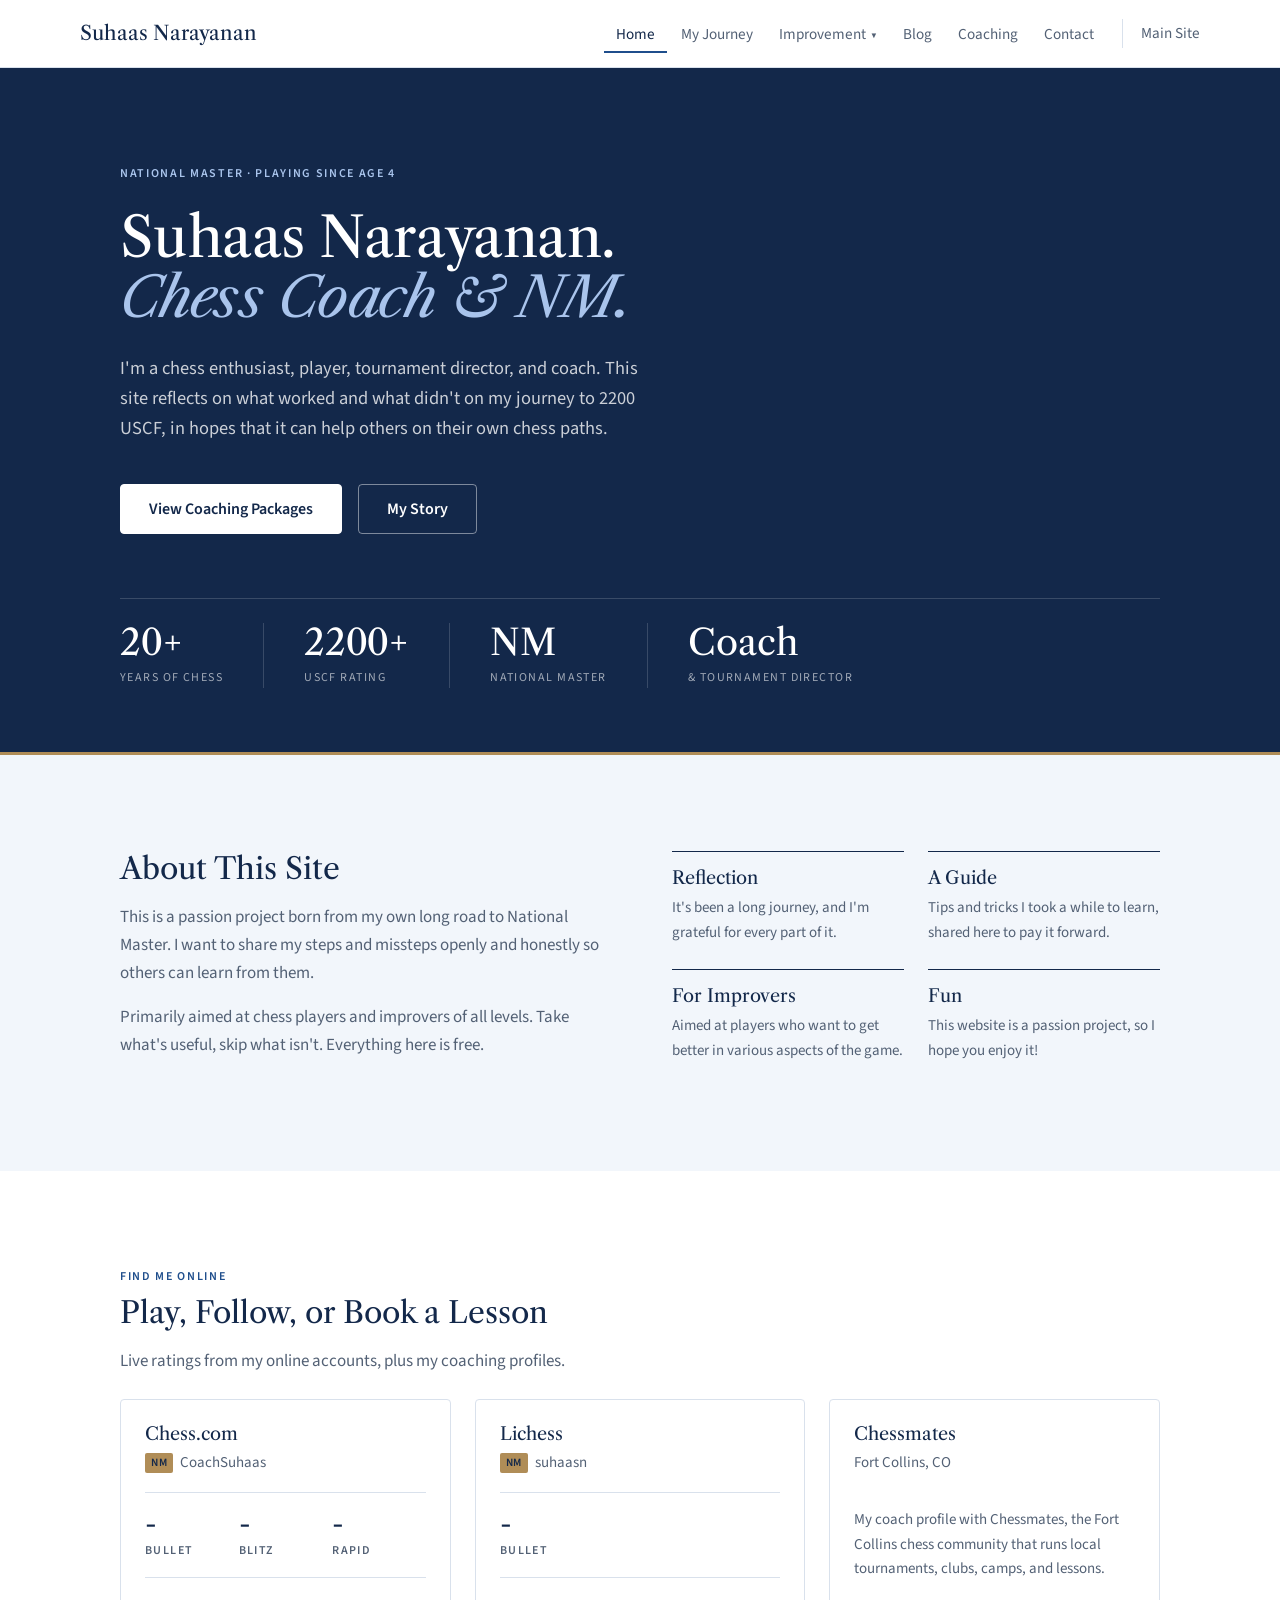
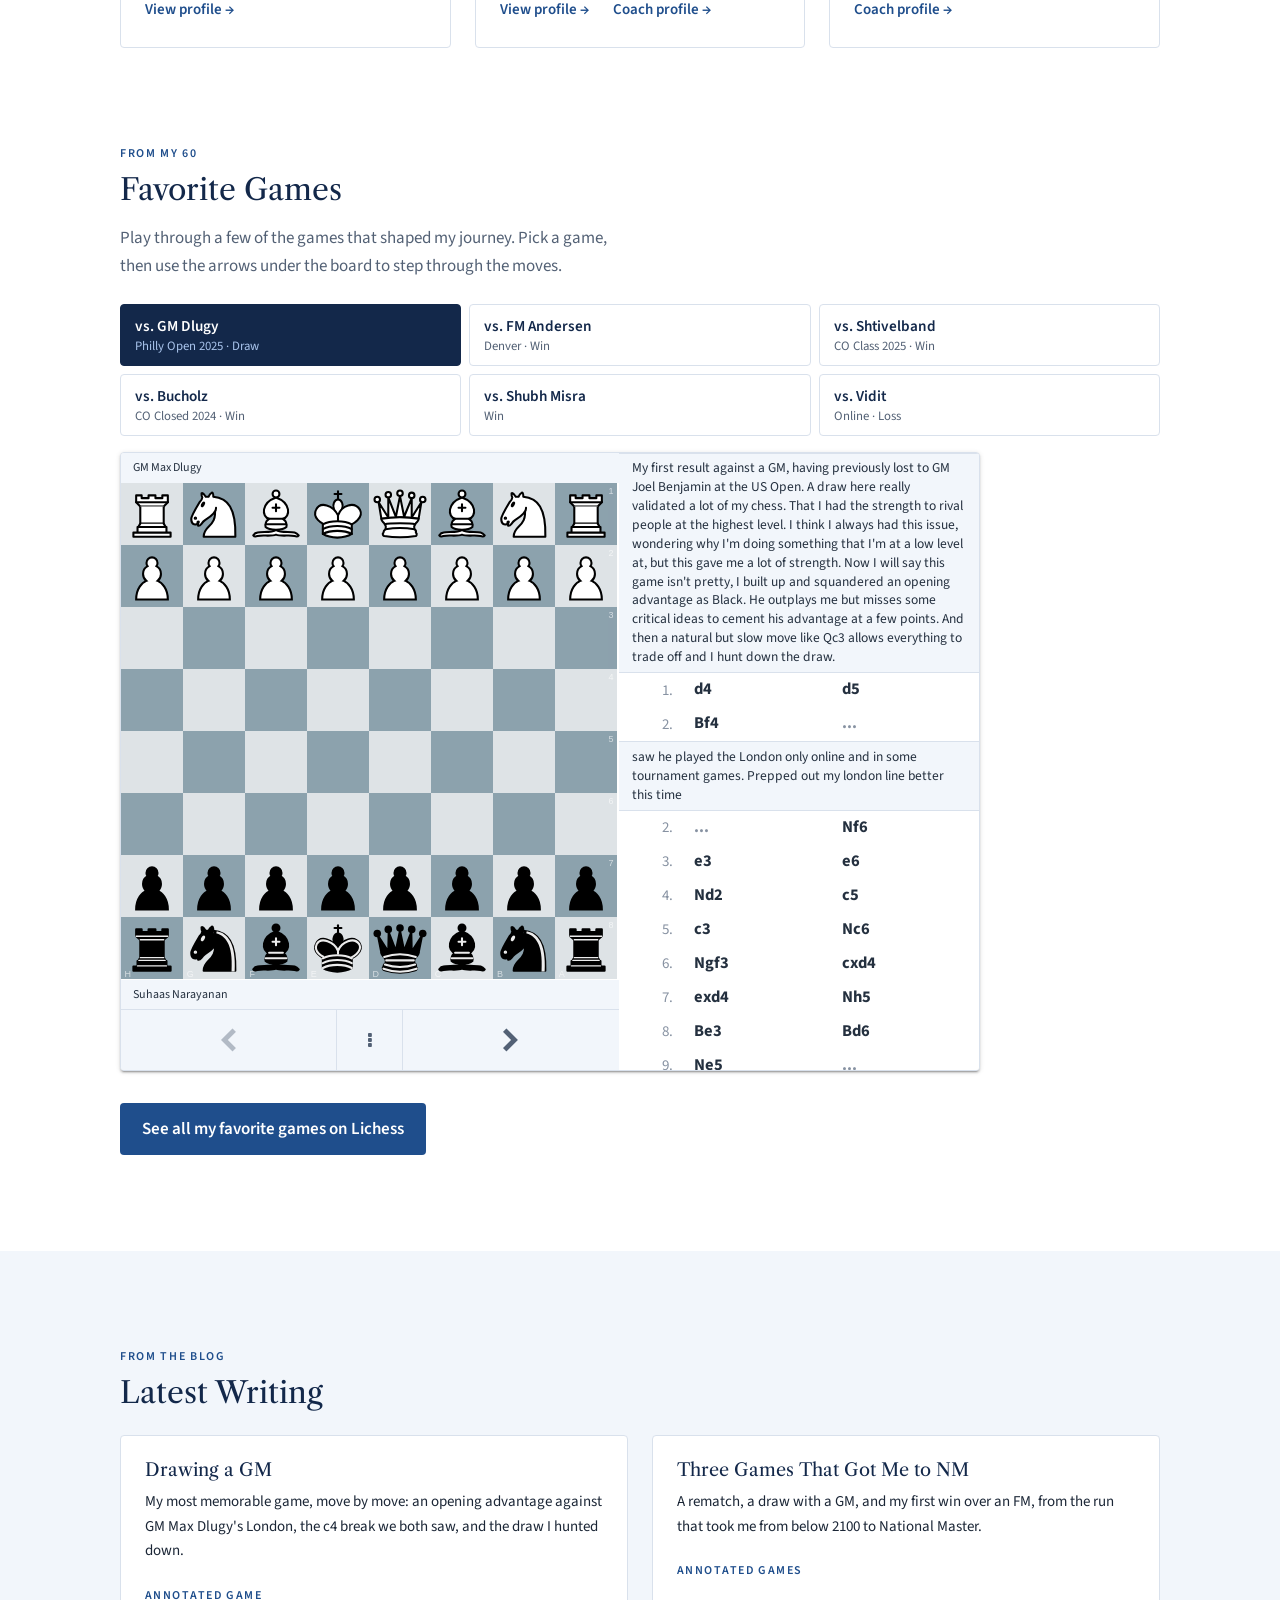
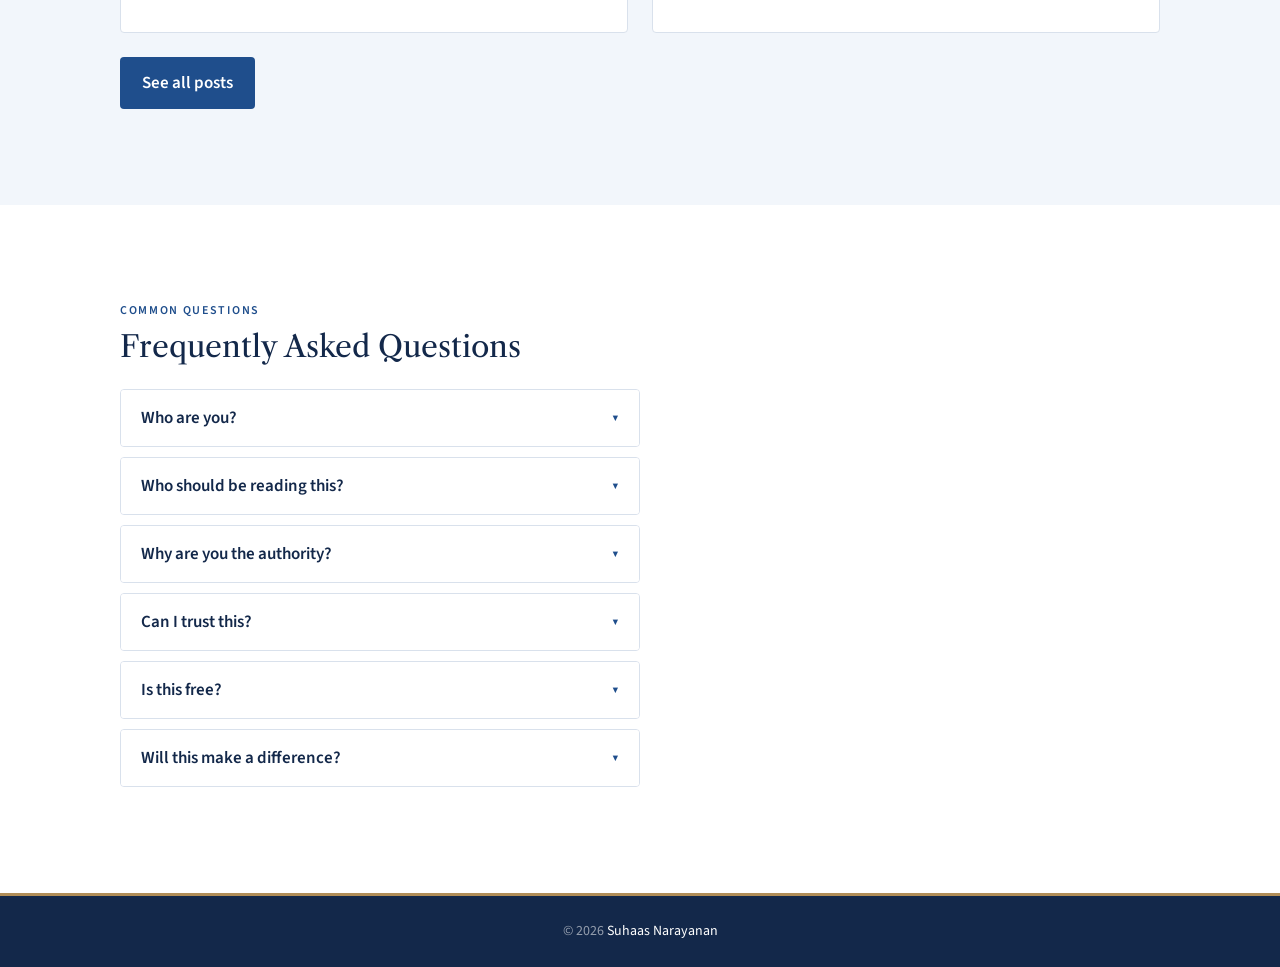
==== commit b0b94315: "Link Chess Lab Open from Resources → More from me Co-Authored-By: Claude Opus 5.5 <noreply@anthropic" ====
--- a/index.html
+++ b/index.html
@@ -1348,6 +1348,7 @@
       <h4 class="sub-h">More from me</h4>
       <ul class="check-list">
         <li><strong>My annotated games:</strong> <a href="https://lichess.org/study/oAqAo3ZN" target="_blank" rel="noopener">my favorite games on Lichess</a></li>
+        <li><strong><a href="/chess-lab-open/">Chess Lab Open</a>:</strong> my free, open-source trainer. Drill your openings against the masters' book, solve tactics, get a report card from your own Lichess or Chess.com games, and play Guess the move through some of my cleanest tournament games. Everything runs in your browser and nothing is uploaded.</li>
         <li><strong>Books I recommend</strong> <span class="coming-soon">COMING SOON</span></li>
       </ul>
     </div>
